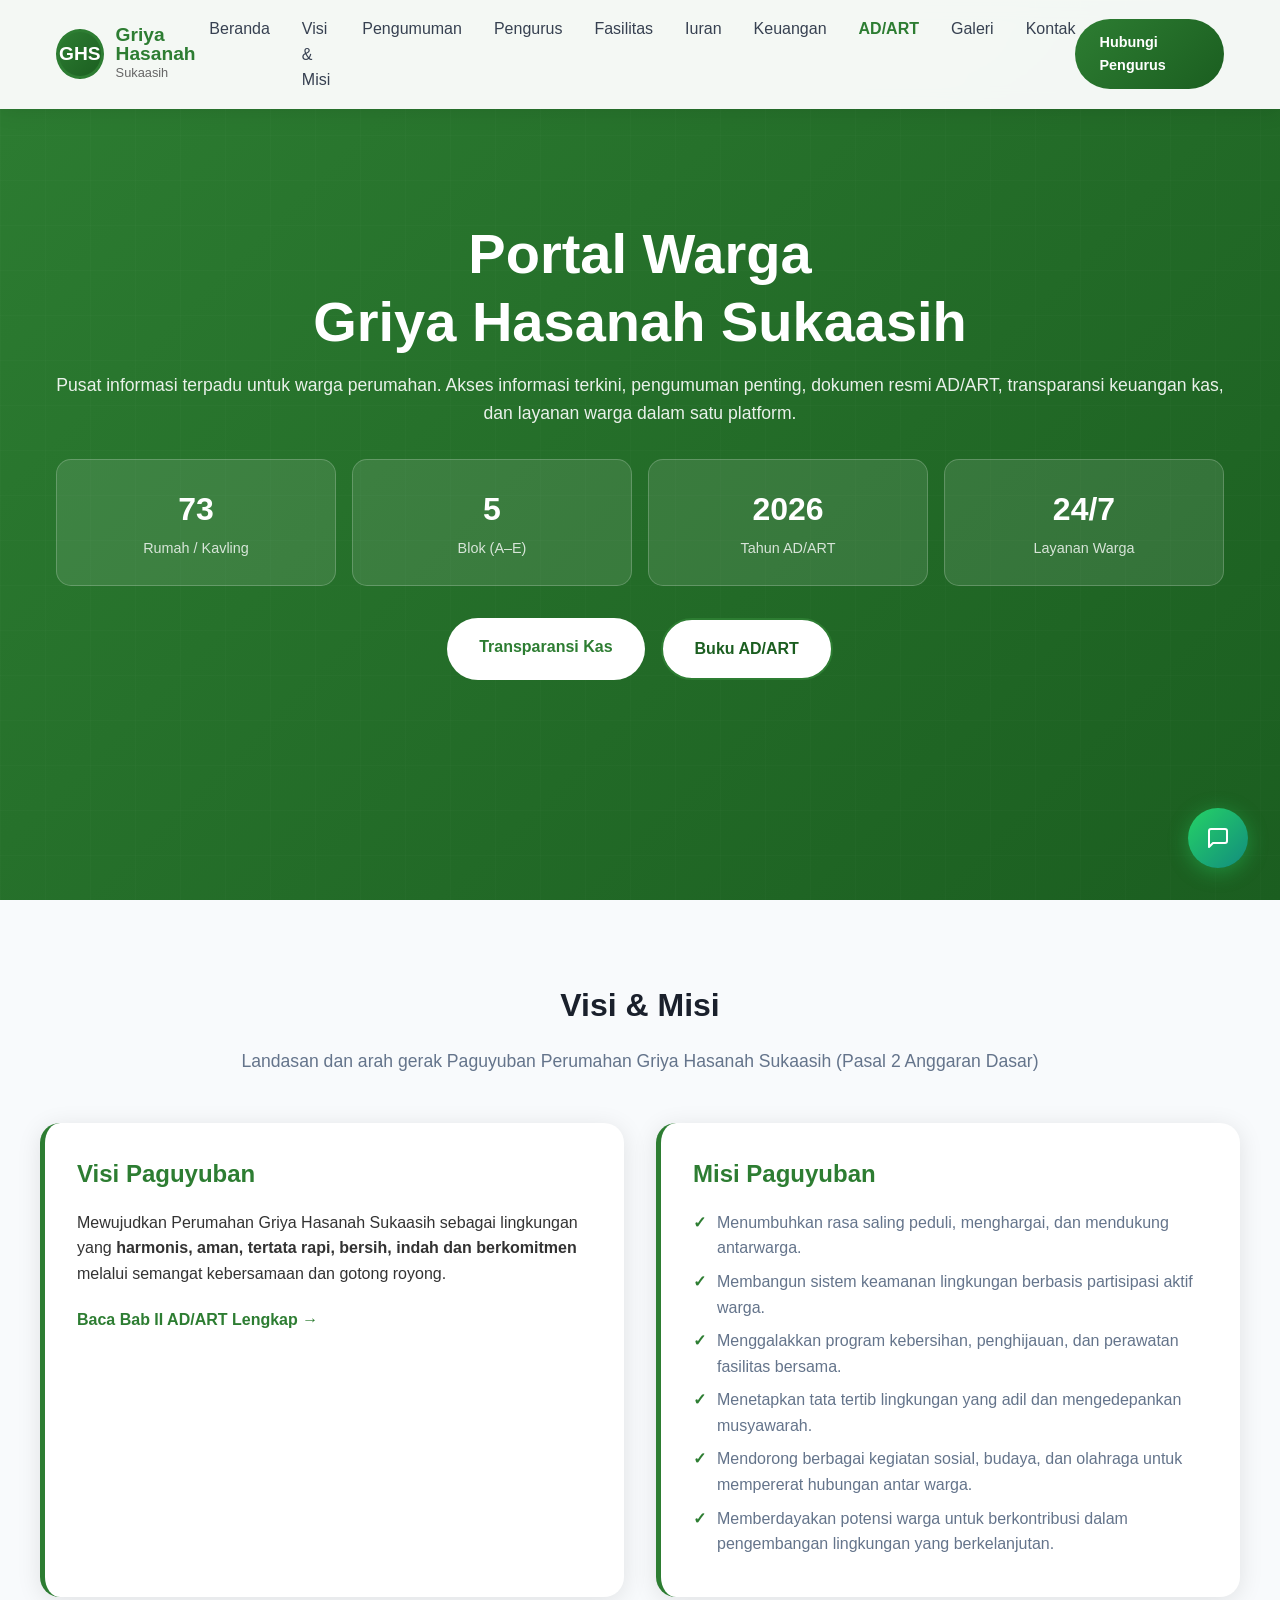
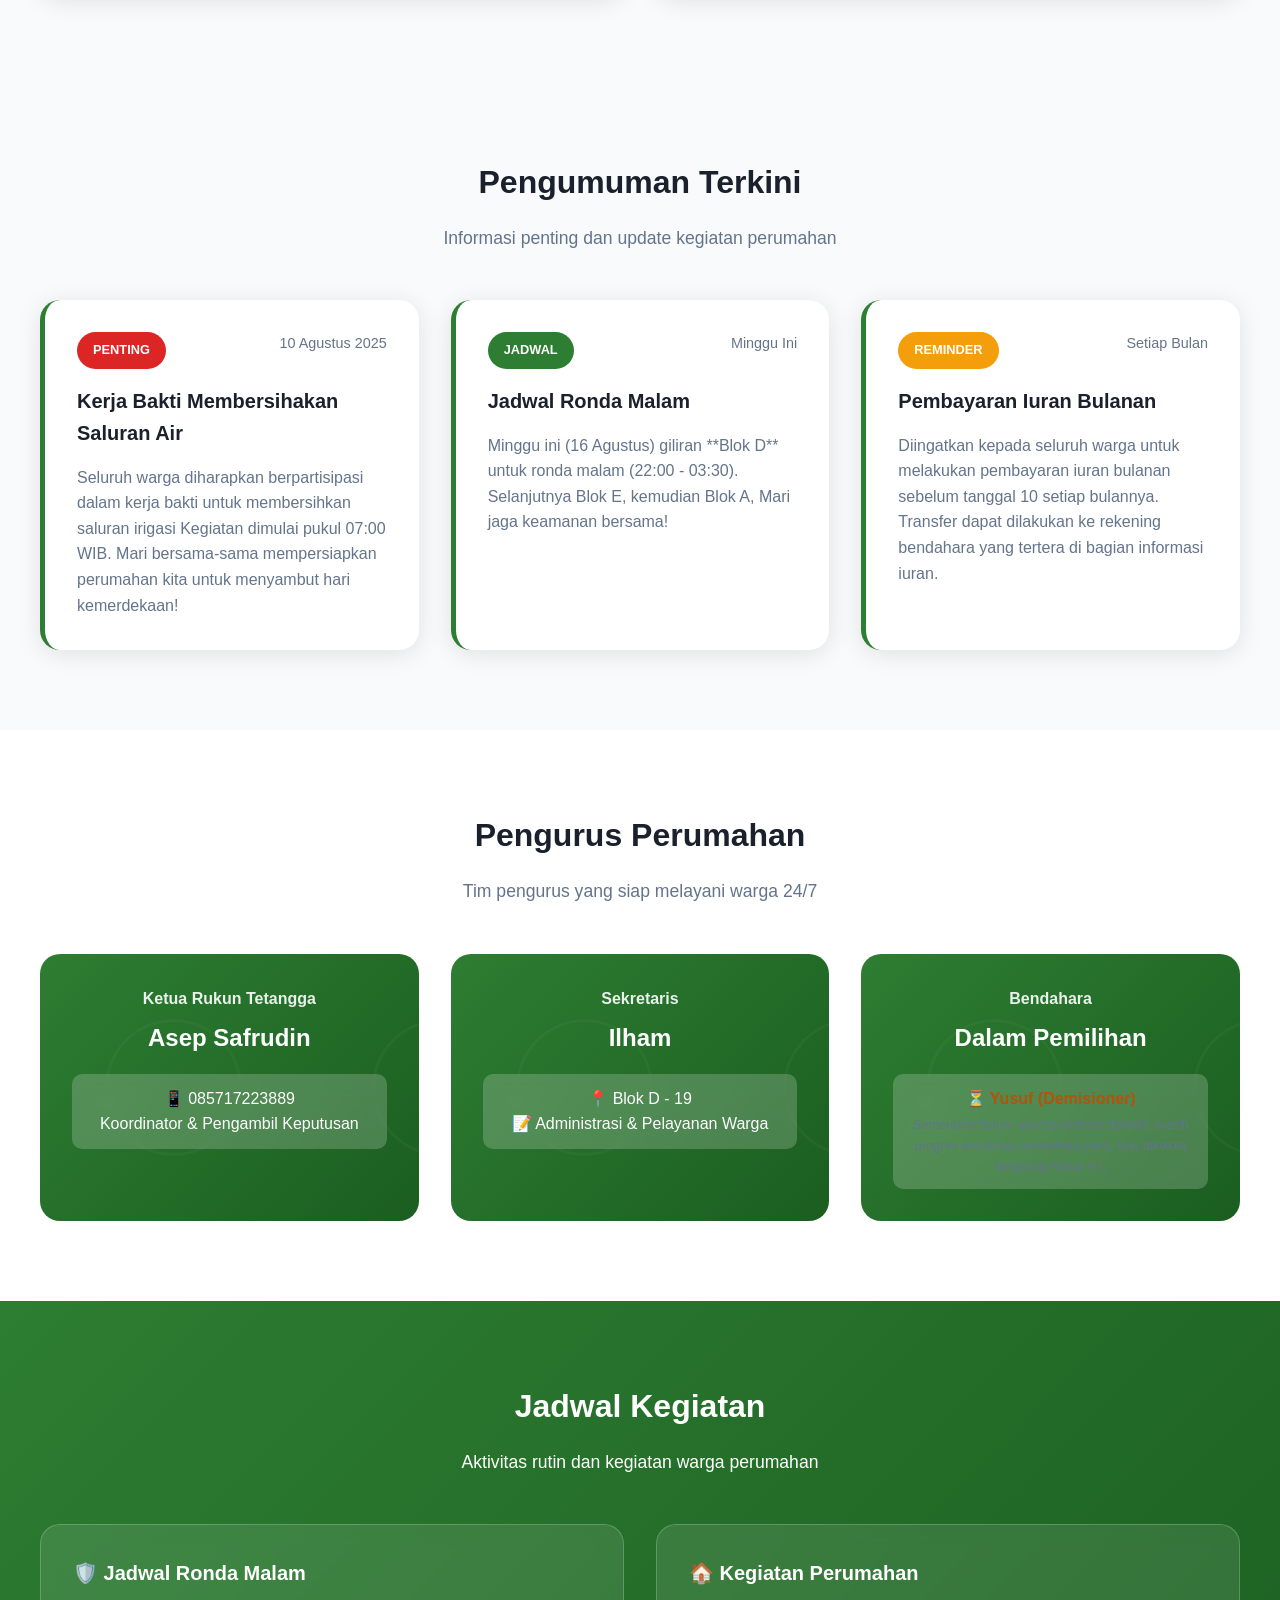
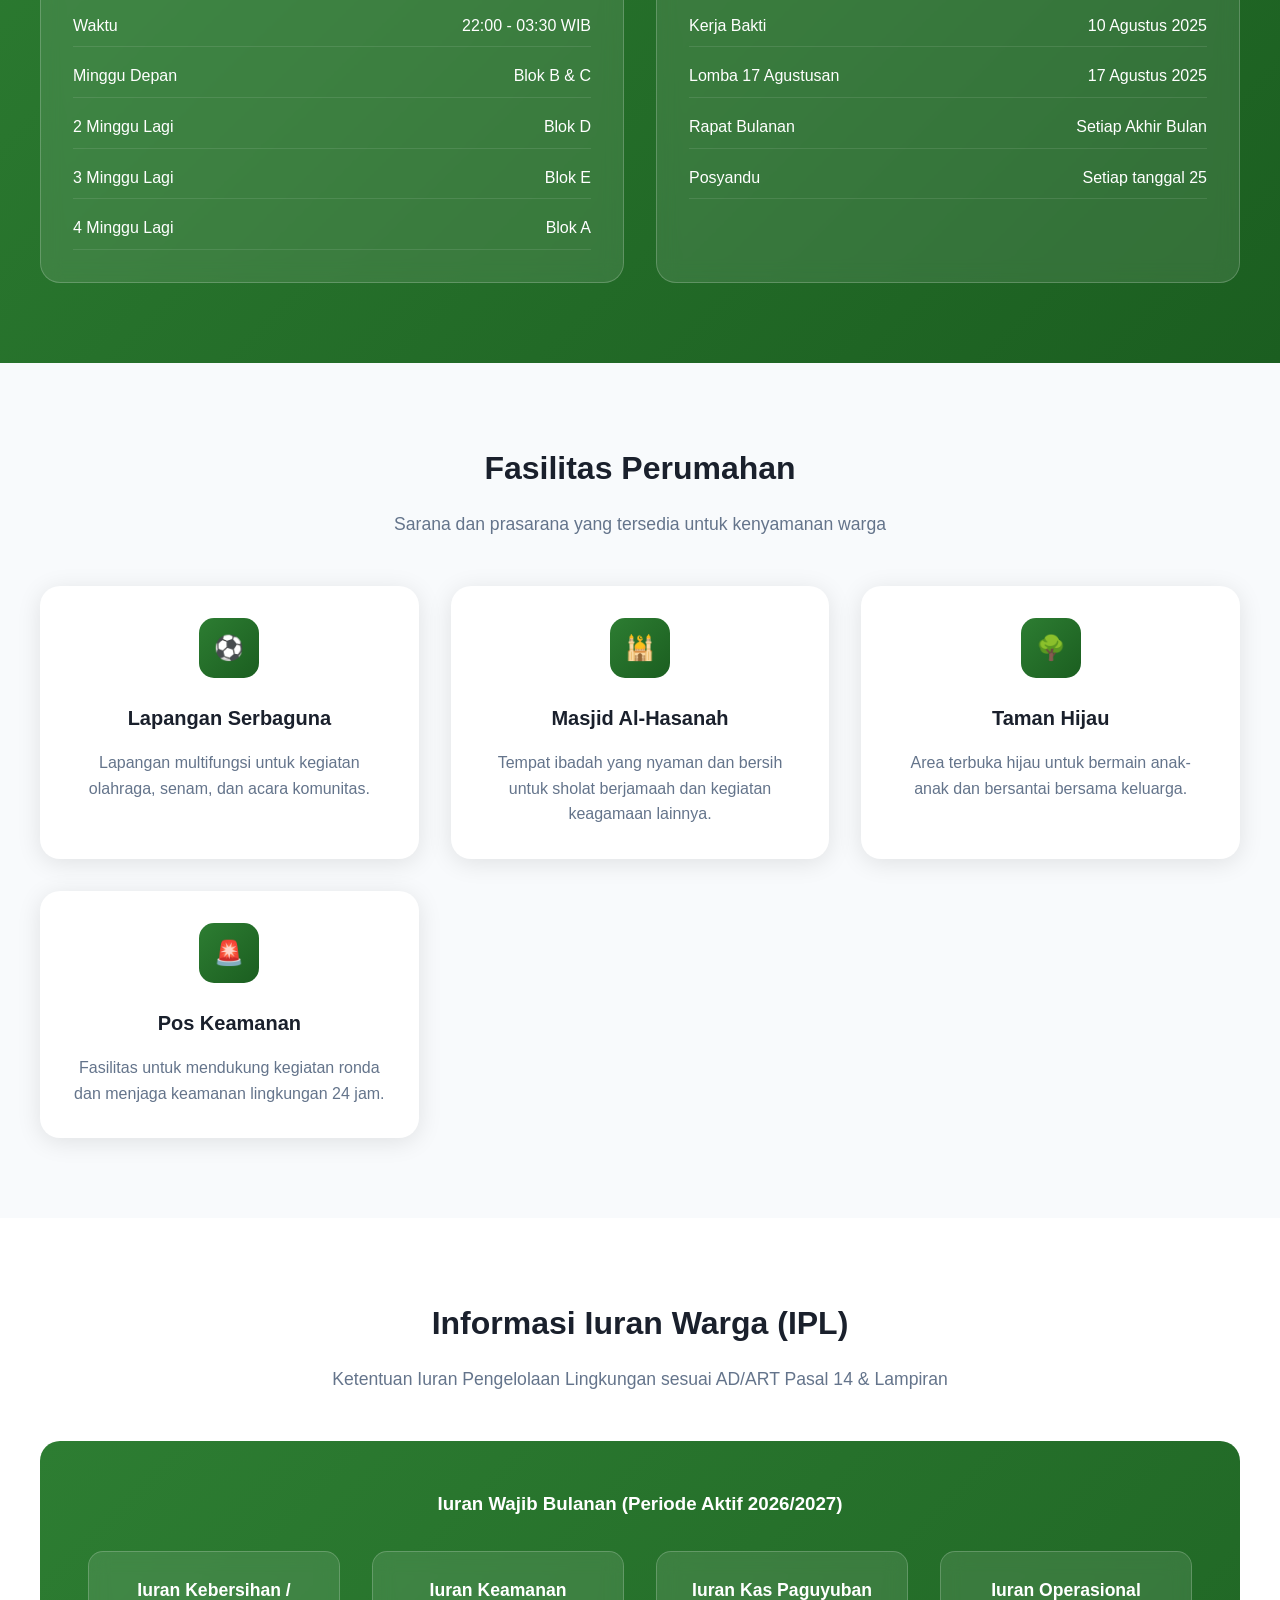
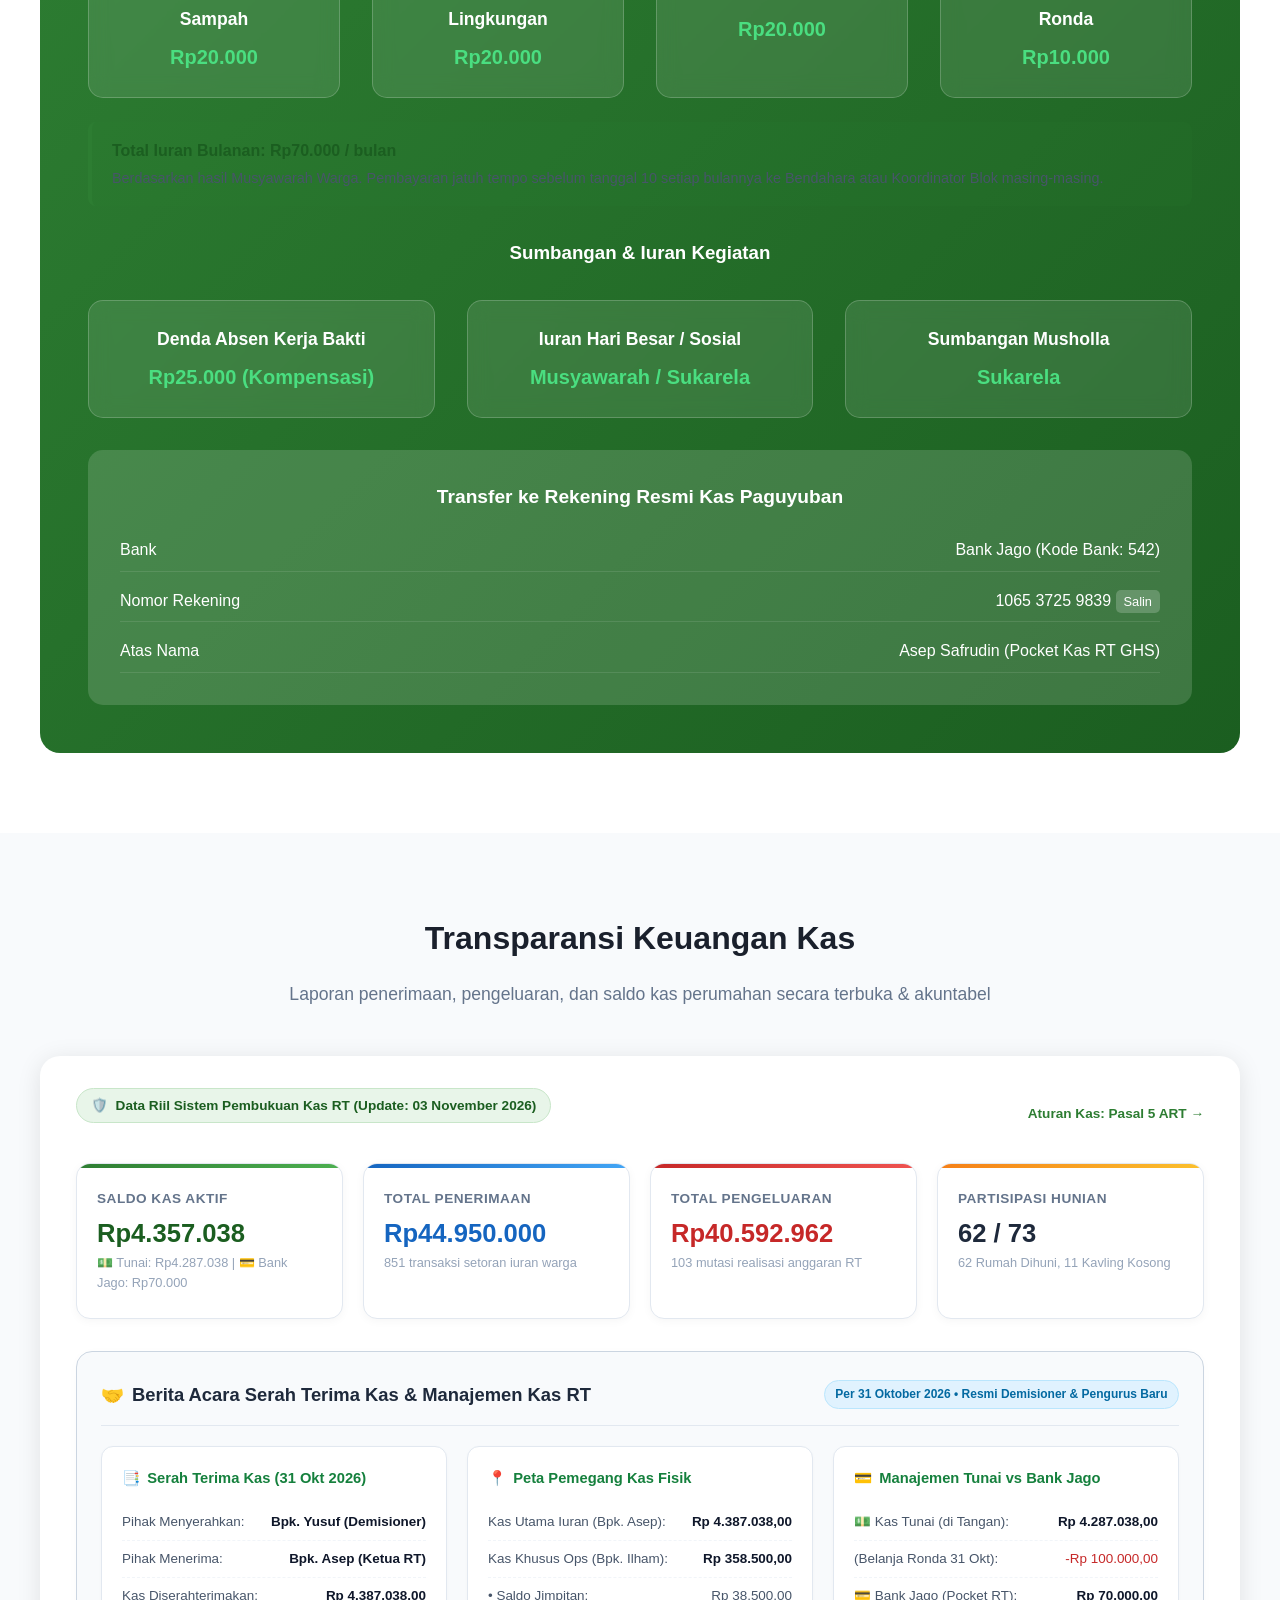
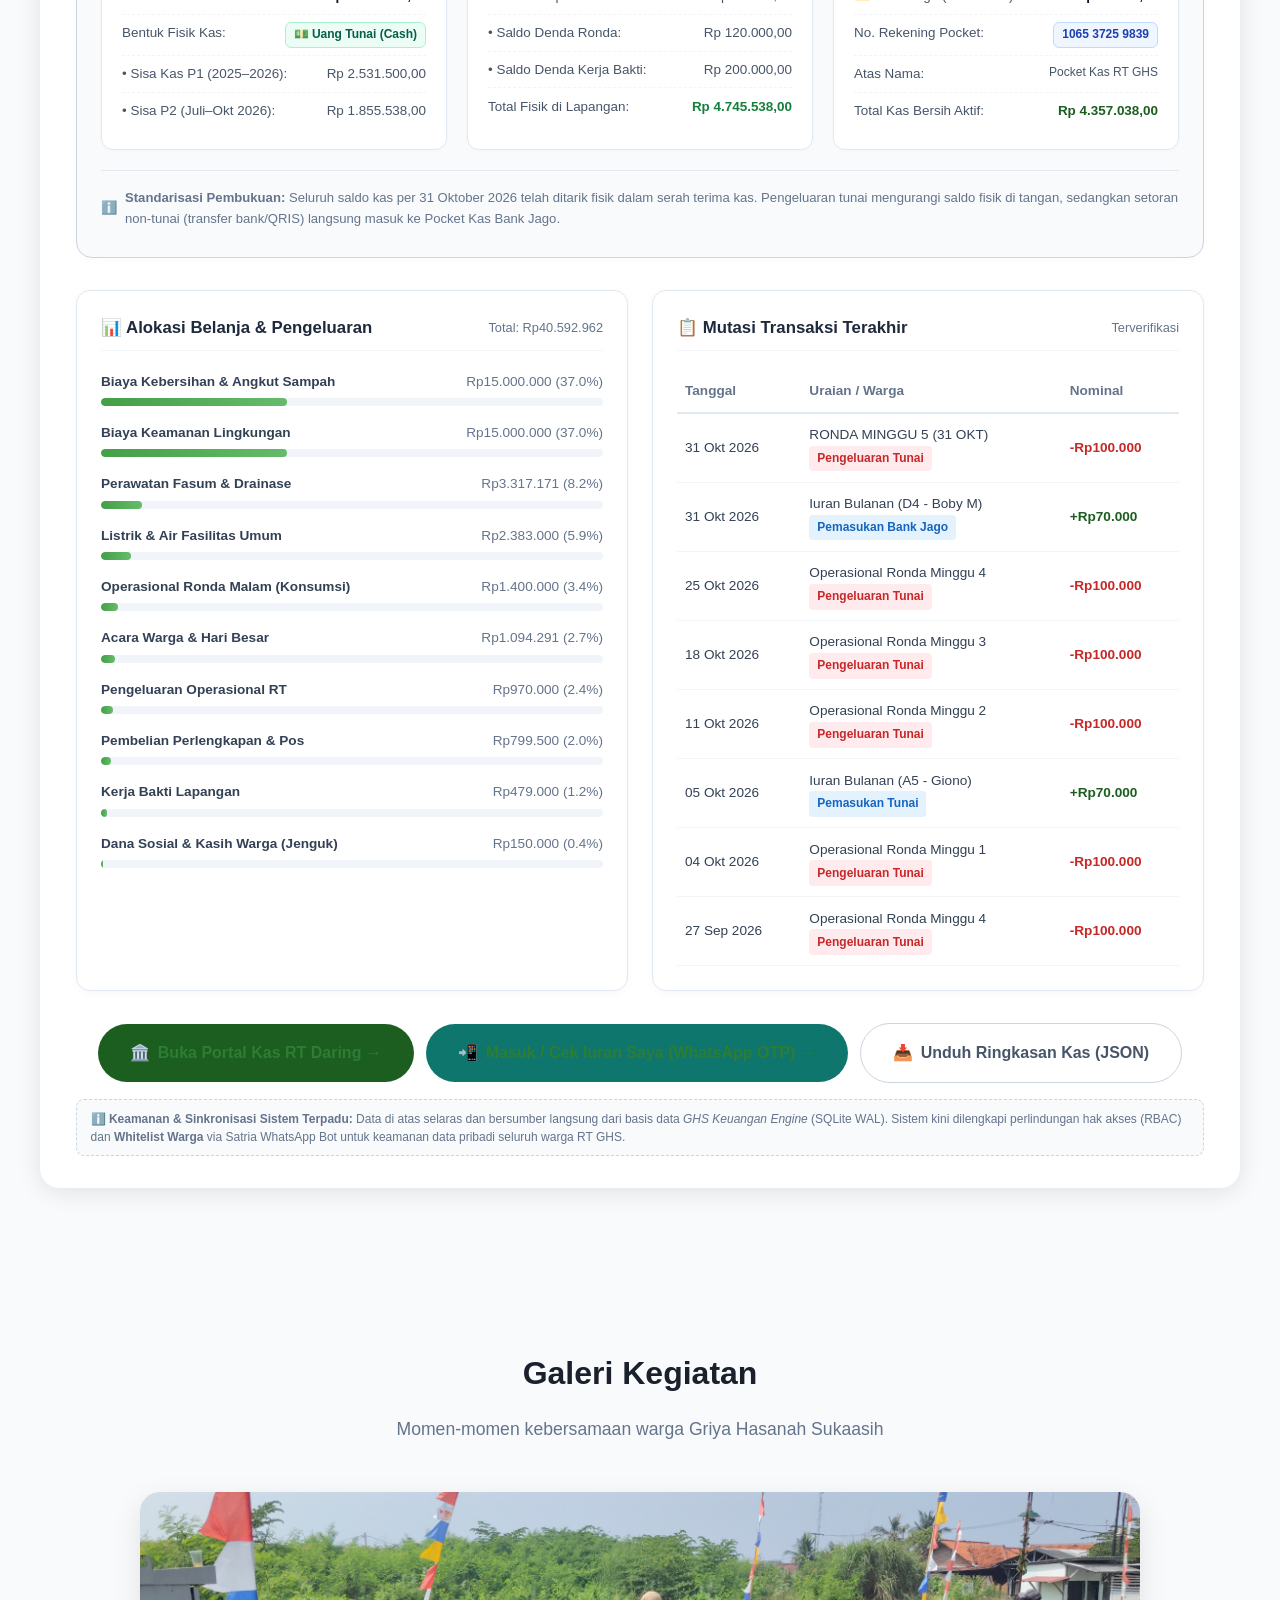
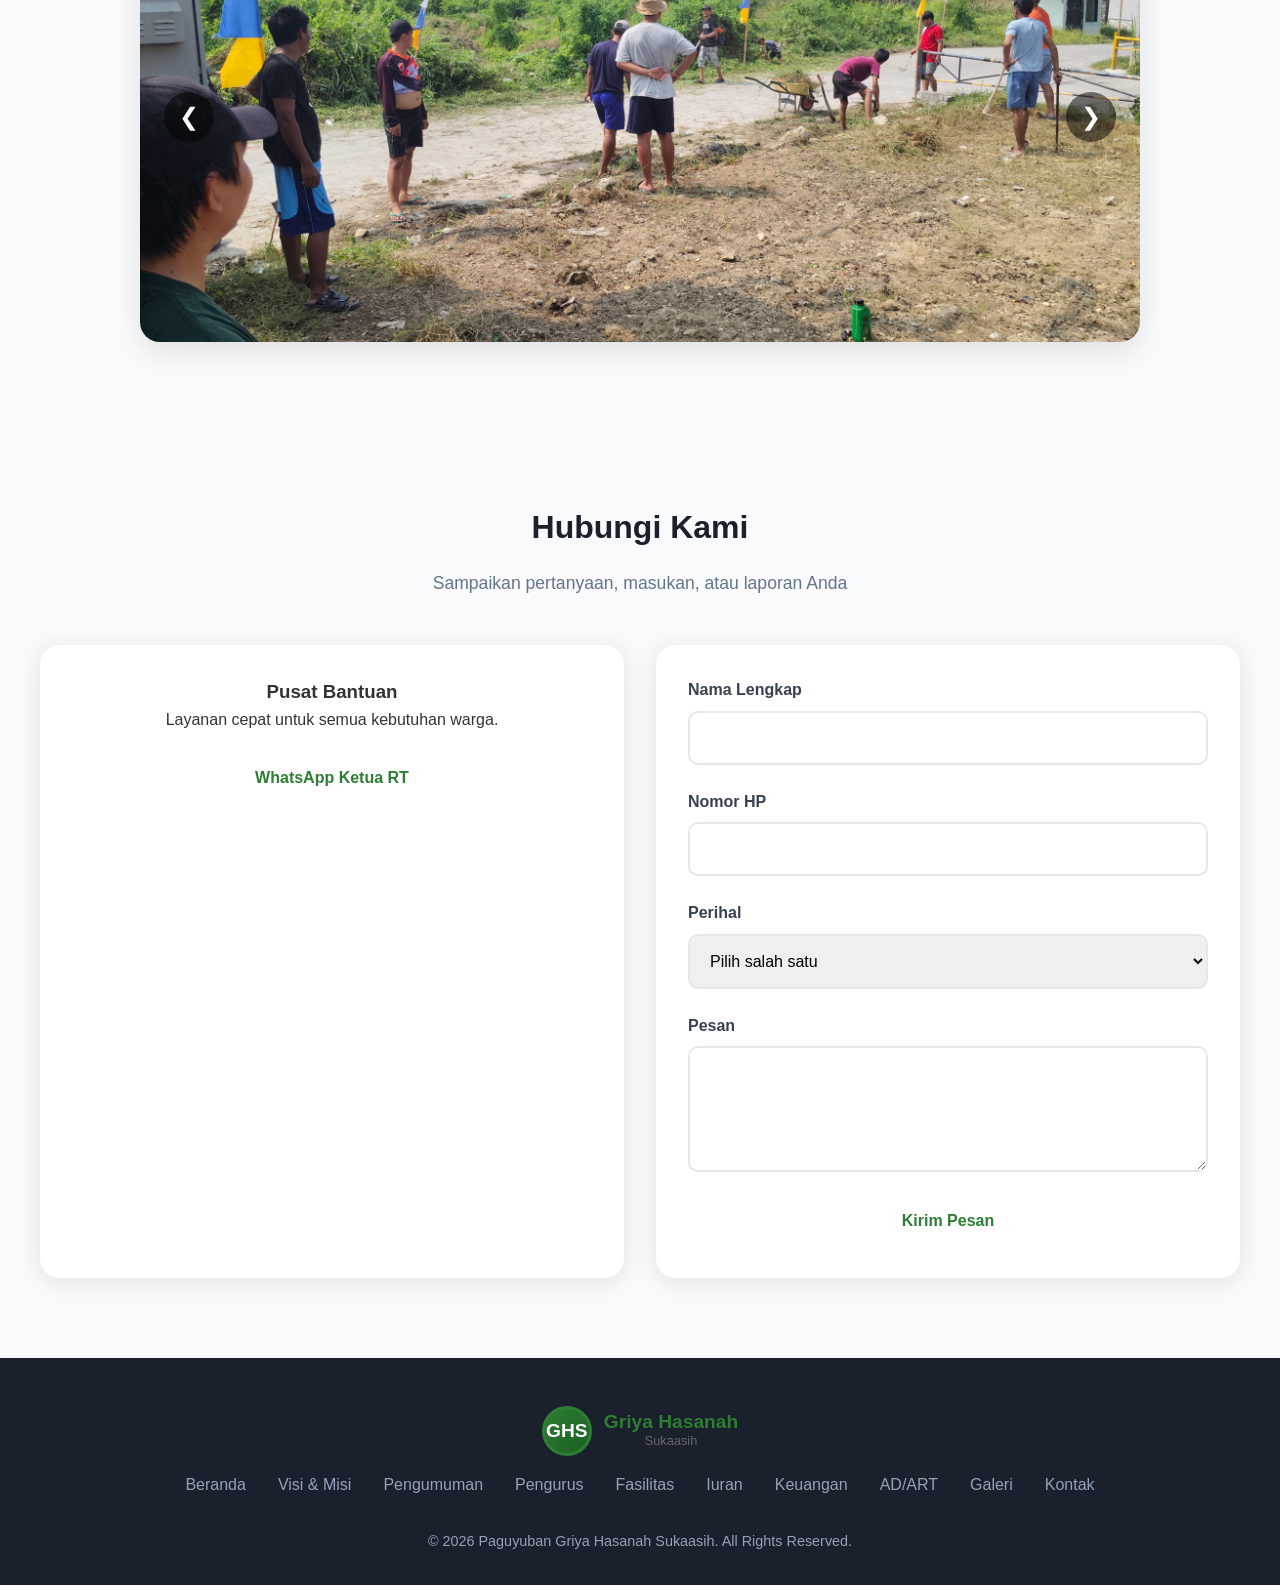
==== index.html @ 89ee0448 "feat: perbarui tautan portal kas ke Cloudflare Tunnel HTTPS publik" ====
<!DOCTYPE html>
<html lang="id">
<head>
    <meta charset="UTF-8">
    <meta name="viewport" content="width=device-width, initial-scale=1.0">
    <title>Portal Warga - Griya Hasanah Sukaasih</title>
    <link rel="stylesheet" href="css/style.css">
</head>
<body>
    <header class="header">
        <nav class="nav">
            <div class="logo-container">
                <div class="logo-circle">GHS</div>
                <div class="logo-text">
                    <div class="logo-main">Griya Hasanah</div>
                    <div class="logo-sub">Sukaasih</div>
                </div>
            </div>
            <div class="nav-menu">
                <a href="#home">Beranda</a>
                <a href="#vision-mission">Visi & Misi</a>
                <a href="#announcements">Pengumuman</a>
                <a href="#management">Pengurus</a>
                <a href="#facilities">Fasilitas</a>
                <a href="#payment">Iuran</a>
                <a href="#financial-info">Keuangan</a>
                <a href="ad-art.html" style="color: #2d7d32; font-weight: 700;">AD/ART</a>
                <a href="#gallery">Galeri</a>
                <a href="#contact">Kontak</a>
            </div>
            <a href="#contact" class="cta-btn">Hubungi Pengurus</a>
        </nav>
    </header>

    <section id="home" class="hero">
        <div class="hero-content">
            <h1>Portal Warga<br>Griya Hasanah Sukaasih</h1>
            <p>Pusat informasi terpadu untuk warga perumahan. Akses informasi terkini, pengumuman penting, dokumen resmi AD/ART, transparansi keuangan kas, dan layanan warga dalam satu platform.</p>
            
            <div class="hero-stats">
                <div class="stat-card">
                    <span class="stat-number">73</span>
                    <span class="stat-label">Rumah / Kavling</span>
                </div>
                <div class="stat-card">
                    <span class="stat-number">5</span>
                    <span class="stat-label">Blok (A–E)</span>
                </div>
                <div class="stat-card">
                    <span class="stat-number">2026</span>
                    <span class="stat-label">Tahun AD/ART</span>
                </div>
                <div class="stat-card">
                    <span class="stat-number">24/7</span>
                    <span class="stat-label">Layanan Warga</span>
                </div>
            </div>

            <div class="hero-cta">
                <a href="#financial-info" class="btn-primary">Transparansi Kas</a>
                <a href="ad-art.html" class="btn-secondary" style="border: 2px solid #2d7d32; color: #1b5e20; background: #ffffff;">Buku AD/ART</a>
            </div>
        </div>
    </section>

    <section id="vision-mission" class="vision-mission">
        <div class="container">
            <div class="section-title scroll-fade">
                <h2>Visi & Misi</h2>
                <p>Landasan dan arah gerak Paguyuban Perumahan Griya Hasanah Sukaasih (Pasal 2 Anggaran Dasar)</p>
            </div>
            <div class="vision-mission-grid">
                <div class="vision-card scroll-fade">
                    <h3>Visi Paguyuban</h3>
                    <p>Mewujudkan Perumahan Griya Hasanah Sukaasih sebagai lingkungan yang <strong>harmonis, aman, tertata rapi, bersih, indah dan berkomitmen</strong> melalui semangat kebersamaan dan gotong royong.</p>
                    <a href="ad-art.html#bab-ii" style="display: inline-block; margin-top: 1.25rem; font-weight: 600; color: #2d7d32; text-decoration: none;">Baca Bab II AD/ART Lengkap &rarr;</a>
                </div>
                <div class="mission-card scroll-fade">
                    <h3>Misi Paguyuban</h3>
                    <ul>
                        <li>Menumbuhkan rasa saling peduli, menghargai, dan mendukung antarwarga.</li>
                        <li>Membangun sistem keamanan lingkungan berbasis partisipasi aktif warga.</li>
                        <li>Menggalakkan program kebersihan, penghijauan, dan perawatan fasilitas bersama.</li>
                        <li>Menetapkan tata tertib lingkungan yang adil dan mengedepankan musyawarah.</li>
                        <li>Mendorong berbagai kegiatan sosial, budaya, dan olahraga untuk mempererat hubungan antar warga.</li>
                        <li>Memberdayakan potensi warga untuk berkontribusi dalam pengembangan lingkungan yang berkelanjutan.</li>
                    </ul>
                </div>
            </div>
        </div>
    </section>

    <section id="announcements" class="announcements">
        <div class="container">
            <div class="section-title scroll-fade">
                <h2>Pengumuman Terkini</h2>
                <p>Informasi penting dan update kegiatan perumahan</p>
            </div>
            <div class="announcement-grid">
                <div class="announcement-card scroll-fade">
                    <div class="announcement-header">
                        <div class="announcement-badge urgent">PENTING</div>
                        <div class="announcement-date">10 Agustus 2025</div>
                    </div>
                    <h3>Kerja Bakti Membersihakan Saluran Air</h3>
                    <p>Seluruh warga diharapkan berpartisipasi dalam kerja bakti untuk membersihkan saluran irigasi Kegiatan dimulai pukul 07:00 WIB. Mari bersama-sama mempersiapkan perumahan kita untuk menyambut hari kemerdekaan!</p>
                </div>
                <div class="announcement-card scroll-fade">
                    <div class="announcement-header">
                        <div class="announcement-badge info">JADWAL</div>
                        <div class="announcement-date">Minggu Ini</div>
                    </div>
                    <h3>Jadwal Ronda Malam</h3>
                    <p>Minggu ini (16 Agustus) giliran **Blok D** untuk ronda malam (22:00 - 03:30). Selanjutnya Blok E, kemudian Blok A, Mari jaga keamanan bersama!</p>
                </div>
                <div class="announcement-card scroll-fade">
                    <div class="announcement-header">
                        <div class="announcement-badge important">REMINDER</div>
                        <div class="announcement-date">Setiap Bulan</div>
                    </div>
                    <h3>Pembayaran Iuran Bulanan</h3>
                    <p>Diingatkan kepada seluruh warga untuk melakukan pembayaran iuran bulanan sebelum tanggal 10 setiap bulannya. Transfer dapat dilakukan ke rekening bendahara yang tertera di bagian informasi iuran.</p>
                </div>
            </div>
        </div>
    </section>

    <section id="management" class="management">
        <div class="container">
            <div class="section-title scroll-fade">
                <h2>Pengurus Perumahan</h2>
                <p>Tim pengurus yang siap melayani warga 24/7</p>
            </div>
            <div class="management-grid">
                <div class="management-card scroll-fade">
                    <div class="position">Ketua Rukun Tetangga</div>
                    <div class="name">Asep Safrudin</div>
                    <div class="contact">
                        <div>📱 085717223889</div>
                        <div>Koordinator & Pengambil Keputusan</div>
                    </div>
                </div>
                <div class="management-card scroll-fade">
                    <div class="position">Sekretaris</div>
                    <div class="name">Ilham</div>
                    <div class="contact">
                        <div>📍 Blok D - 19</div>
                        <div>📝 Administrasi & Pelayanan Warga</div>
                    </div>
                </div>
                <div class="management-card scroll-fade">
                    <div class="position">Bendahara</div>
                    <div class="name">Dalam Pemilihan</div>
                    <div class="contact">
                        <div style="color: #b45309; font-weight: 600;">⏳ Yusuf (Demisioner)</div>
                        <div style="font-size: 0.8rem; color: #64748b; margin-top: 0.25rem;">Sementara belum ada bendahara definitif, masih progres pemilihan bendahara baru. Kas dikelola langsung Ketua RT.</div>
                    </div>
                </div>
            </div>
        </div>
    </section>

    <section id="schedule" class="schedule">
        <div class="container">
            <div class="section-title scroll-fade">
                <h2>Jadwal Kegiatan</h2>
                <p>Aktivitas rutin dan kegiatan warga perumahan</p>
            </div>
            <div class="schedule-grid">
                <div class="schedule-card scroll-fade">
                    <h3>🛡️ Jadwal Ronda Malam</h3>
                    <div class="schedule-details">
                        <div class="schedule-detail">
                            <span>Waktu</span>
                            <span>22:00 - 03:30 WIB</span>
                        </div>
                        <div class="schedule-detail">
                            <span>Minggu Depan</span>
                            <span>Blok B & C</span>
                        </div>
                        <div class="schedule-detail">
                            <span>2 Minggu Lagi</span>
                            <span>Blok D</span>
                        </div>
                        <div class="schedule-detail">
                            <span>3 Minggu Lagi</span>
                            <span>Blok E</span>
                        </div>
                        <div class="schedule-detail">
                            <span>4 Minggu Lagi</span>
                            <span>Blok A</span>
                        </div>
                    </div>
                </div>
                <div class="schedule-card scroll-fade">
                    <h3>🏠 Kegiatan Perumahan</h3>
                    <div class="schedule-details">
                        <div class="schedule-detail">
                            <span>Kerja Bakti</span>
                            <span>10 Agustus 2025</span>
                        </div>
                        <div class="schedule-detail">
                            <span>Lomba 17 Agustusan</span>
                            <span>17 Agustus 2025</span>
                        </div>
                        <div class="schedule-detail">
                            <span>Rapat Bulanan</span>
                            <span>Setiap Akhir Bulan</span>
                        </div>
                        <div class="schedule-detail">
                            <span>Posyandu</span>
                            <span>Setiap tanggal 25</span>
                        </div>
                    </div>
                </div>
            </div>
        </div>
    </section>

    <section id="facilities" class="facilities">
        <div class="container">
            <div class="section-title scroll-fade">
                <h2>Fasilitas Perumahan</h2>
                <p>Sarana dan prasarana yang tersedia untuk kenyamanan warga</p>
            </div>
            <div class="facilities-grid">
                <div class="facility-card scroll-fade">
                    <div class="facility-icon">⚽</div>
                    <h3>Lapangan Serbaguna</h3>
                    <p>Lapangan multifungsi untuk kegiatan olahraga, senam, dan acara komunitas.</p>
                </div>
                <div class="facility-card scroll-fade">
                    <div class="facility-icon">🕌</div>
                    <h3>Masjid Al-Hasanah</h3>
                    <p>Tempat ibadah yang nyaman dan bersih untuk sholat berjamaah dan kegiatan keagamaan lainnya.</p>
                </div>
                <div class="facility-card scroll-fade">
                    <div class="facility-icon">🌳</div>
                    <h3>Taman Hijau</h3>
                    <p>Area terbuka hijau untuk bermain anak-anak dan bersantai bersama keluarga.</p>
                </div>
                <div class="facility-card scroll-fade">
                    <div class="facility-icon">🚨</div>
                    <h3>Pos Keamanan</h3>
                    <p>Fasilitas untuk mendukung kegiatan ronda dan menjaga keamanan lingkungan 24 jam.</p>
                </div>
            </div>
        </div>
    </section>

    <section id="payment" class="payment">
        <div class="container">
            <div class="section-title scroll-fade">
                <h2>Informasi Iuran Warga (IPL)</h2>
                <p>Ketentuan Iuran Pengelolaan Lingkungan sesuai AD/ART Pasal 14 & Lampiran</p>
            </div>
            <div class="payment-info scroll-fade">
                <h3>Iuran Wajib Bulanan (Periode Aktif 2026/2027)</h3>
                <div class="payment-grid">
                    <div class="payment-item">
                        <h4>Iuran Kebersihan / Sampah</h4>
                        <span class="amount">Rp20.000</span>
                    </div>
                    <div class="payment-item">
                        <h4>Iuran Keamanan Lingkungan</h4>
                        <span class="amount">Rp20.000</span>
                    </div>
                    <div class="payment-item">
                        <h4>Iuran Kas Paguyuban</h4>
                        <span class="amount">Rp20.000</span>
                    </div>
                    <div class="payment-item">
                        <h4>Iuran Operasional Ronda</h4>
                        <span class="amount">Rp10.000</span>
                    </div>
                </div>
                <div style="background: rgba(45, 125, 50, 0.1); border-left: 4px solid #2d7d32; padding: 1rem 1.25rem; border-radius: 8px; margin-top: 1.5rem; text-align: left;">
                    <strong style="color: #1b5e20;">Total Iuran Bulanan: Rp70.000 / bulan</strong>
                    <p style="margin: 0.25rem 0 0; font-size: 0.9rem; color: #475569;">Berdasarkan hasil Musyawarah Warga. Pembayaran jatuh tempo sebelum tanggal 10 setiap bulannya ke Bendahara atau Koordinator Blok masing-masing.</p>
                </div>

                <h3 style="margin-top: 2rem;">Sumbangan & Iuran Kegiatan</h3>
                <div class="payment-grid">
                    <div class="payment-item">
                        <h4>Denda Absen Kerja Bakti</h4>
                        <span class="amount">Rp25.000 (Kompensasi)</span>
                    </div>
                    <div class="payment-item">
                        <h4>Iuran Hari Besar / Sosial</h4>
                        <span class="amount">Musyawarah / Sukarela</span>
                    </div>
                    <div class="payment-item">
                        <h4>Sumbangan Musholla</h4>
                        <span class="amount">Sukarela</span>
                    </div>
                </div>
                <div class="bank-info">
                    <h4>Transfer ke Rekening Resmi Kas Paguyuban</h4>
                    <div class="bank-details">
                        <div class="bank-detail">
                            <span>Bank</span>
                            <span>Bank Jago (Kode Bank: 542)</span>
                        </div>
                        <div class="bank-detail">
                            <span>Nomor Rekening</span>
                            <span>1065 3725 9839 <button class="copy-btn">Salin</button></span>
                        </div>
                        <div class="bank-detail">
                            <span>Atas Nama</span>
                            <span>Asep Safrudin (Pocket Kas RT GHS)</span>
                        </div>
                    </div>
                </div>
            </div>
        </div>
    </section>

    <section id="financial-info" class="financial-info">
        <div class="container">
            <div class="section-title scroll-fade">
                <h2>Transparansi Keuangan Kas</h2>
                <p>Laporan penerimaan, pengeluaran, dan saldo kas perumahan secara terbuka & akuntabel</p>
            </div>
            
            <div class="financial-card scroll-fade" style="text-align: left; padding: 2rem 2.25rem;">
                <div style="display: flex; justify-content: space-between; align-items: center; flex-wrap: wrap; gap: 0.75rem; margin-bottom: 1.5rem;">
                    <div class="finance-badge-verified">
                        <span>🛡️</span> Data Riil Sistem Pembukuan Kas RT (Update: 03 November 2026)
                    </div>
                    <a href="ad-art.html#art-pasal-5" style="font-size: 0.85rem; color: #2d7d32; font-weight: 600; text-decoration: none;">Aturan Kas: Pasal 5 ART &rarr;</a>
                </div>

                <!-- 4 Stat Metrik Utama -->
                <div class="finance-stats-grid">
                    <div class="finance-stat-card saldo">
                        <div class="label">Saldo Kas Aktif</div>
                        <div class="amount">Rp4.357.038</div>
                        <div class="sub-detail">💵 Tunai: Rp4.287.038 | 💳 Bank Jago: Rp70.000</div>
                    </div>
                    <div class="finance-stat-card masuk">
                        <div class="label">Total Penerimaan</div>
                        <div class="amount">Rp44.950.000</div>
                        <div class="sub-detail">851 transaksi setoran iuran warga</div>
                    </div>
                    <div class="finance-stat-card keluar">
                        <div class="label">Total Pengeluaran</div>
                        <div class="amount">Rp40.592.962</div>
                        <div class="sub-detail">103 mutasi realisasi anggaran RT</div>
                    </div>
                    <div class="finance-stat-card warga">
                        <div class="label">Partisipasi Hunian</div>
                        <div class="amount">62 / 73</div>
                        <div class="sub-detail">62 Rumah Dihuni, 11 Kavling Kosong</div>
                    </div>
                </div>

                <!-- Box Khusus: Berita Acara Serah Terima Kas & Manajemen Kas (Bab 16) -->
                <div class="serah-terima-box">
                    <div class="serah-terima-header">
                        <h3><span>🤝</span> Berita Acara Serah Terima Kas & Manajemen Kas RT</h3>
                        <span class="serah-terima-tag">Per 31 Oktober 2026 • Resmi Demisioner & Pengurus Baru</span>
                    </div>

                    <div class="serah-terima-grid">
                        <!-- Kolom 1: Berita Acara Serah Terima Kas -->
                        <div class="serah-terima-card">
                            <div>
                                <h5><span>📑</span> Serah Terima Kas (31 Okt 2026)</h5>
                                <ul class="serah-terima-list">
                                    <li>
                                        <span>Pihak Menyerahkan:</span>
                                        <strong>Bpk. Yusuf (Demisioner)</strong>
                                    </li>
                                    <li>
                                        <span>Pihak Menerima:</span>
                                        <strong>Bpk. Asep (Ketua RT)</strong>
                                    </li>
                                    <li>
                                        <span>Kas Diserahterimakan:</span>
                                        <strong>Rp 4.387.038,00</strong>
                                    </li>
                                    <li>
                                        <span>Bentuk Fisik Kas:</span>
                                        <span class="pill-tag pill-cash">💵 Uang Tunai (Cash)</span>
                                    </li>
                                    <li>
                                        <span>• Sisa Kas P1 (2025–2026):</span>
                                        <span>Rp 2.531.500,00</span>
                                    </li>
                                    <li>
                                        <span>• Sisa P2 (Juli–Okt 2026):</span>
                                        <span>Rp 1.855.538,00</span>
                                    </li>
                                </ul>
                            </div>
                        </div>

                        <!-- Kolom 2: Peta Pemegang Kas Fisik Lapangan -->
                        <div class="serah-terima-card">
                            <div>
                                <h5><span>📍</span> Peta Pemegang Kas Fisik</h5>
                                <ul class="serah-terima-list">
                                    <li>
                                        <span>Kas Utama Iuran (Bpk. Asep):</span>
                                        <strong>Rp 4.387.038,00</strong>
                                    </li>
                                    <li>
                                        <span>Kas Khusus Ops (Bpk. Ilham):</span>
                                        <strong>Rp 358.500,00</strong>
                                    </li>
                                    <li>
                                        <span>• Saldo Jimpitan:</span>
                                        <span>Rp 38.500,00</span>
                                    </li>
                                    <li>
                                        <span>• Saldo Denda Ronda:</span>
                                        <span>Rp 120.000,00</span>
                                    </li>
                                    <li>
                                        <span>• Saldo Denda Kerja Bakti:</span>
                                        <span>Rp 200.000,00</span>
                                    </li>
                                    <li>
                                        <span>Total Fisik di Lapangan:</span>
                                        <strong style="color: #15803d;">Rp 4.745.538,00</strong>
                                    </li>
                                </ul>
                            </div>
                        </div>

                        <!-- Kolom 3: Manajemen Tunai vs Non-Tunai -->
                        <div class="serah-terima-card">
                            <div>
                                <h5><span>💳</span> Manajemen Tunai vs Bank Jago</h5>
                                <ul class="serah-terima-list">
                                    <li>
                                        <span>💵 Kas Tunai (di Tangan):</span>
                                        <strong>Rp 4.287.038,00</strong>
                                    </li>
                                    <li>
                                        <span>(Belanja Ronda 31 Okt):</span>
                                        <span style="color: #c62828;">-Rp 100.000,00</span>
                                    </li>
                                    <li>
                                        <span>💳 Bank Jago (Pocket RT):</span>
                                        <strong>Rp 70.000,00</strong>
                                    </li>
                                    <li>
                                        <span>No. Rekening Pocket:</span>
                                        <span class="pill-tag pill-bank">1065 3725 9839</span>
                                    </li>
                                    <li>
                                        <span>Atas Nama:</span>
                                        <span style="font-size: 0.75rem;">Pocket Kas RT GHS</span>
                                    </li>
                                    <li>
                                        <span>Total Kas Bersih Aktif:</span>
                                        <strong style="color: #1b5e20;">Rp 4.357.038,00</strong>
                                    </li>
                                </ul>
                            </div>
                        </div>
                    </div>

                    <div class="serah-terima-footer-note">
                        <span>ℹ️</span>
                        <span><strong>Standarisasi Pembukuan:</strong> Seluruh saldo kas per 31 Oktober 2026 telah ditarik fisik dalam serah terima kas. Pengeluaran tunai mengurangi saldo fisik di tangan, sedangkan setoran non-tunai (transfer bank/QRIS) langsung masuk ke Pocket Kas Bank Jago.</span>
                    </div>
                </div>

                <!-- 2 Kolom: Alokasi Pengeluaran & Mutasi Terakhir -->
                <div class="finance-content-grid">
                    <!-- Kolom Kiri: Breakdown Pengeluaran -->
                    <div class="finance-panel">
                        <h4><span>📊 Alokasi Belanja & Pengeluaran</span> <span style="font-size: 0.8rem; font-weight: normal; color: #64748b;">Total: Rp40.592.962</span></h4>
                        <div class="cat-progress-item">
                            <div class="cat-header">
                                <span class="cat-name">Biaya Kebersihan & Angkut Sampah</span>
                                <span class="cat-amount">Rp15.000.000 (37.0%)</span>
                            </div>
                            <div class="progress-track"><div class="progress-fill" style="width: 37.0%;"></div></div>
                        </div>
                        <div class="cat-progress-item">
                            <div class="cat-header">
                                <span class="cat-name">Biaya Keamanan Lingkungan</span>
                                <span class="cat-amount">Rp15.000.000 (37.0%)</span>
                            </div>
                            <div class="progress-track"><div class="progress-fill" style="width: 37.0%;"></div></div>
                        </div>
                        <div class="cat-progress-item">
                            <div class="cat-header">
                                <span class="cat-name">Perawatan Fasum & Drainase</span>
                                <span class="cat-amount">Rp3.317.171 (8.2%)</span>
                            </div>
                            <div class="progress-track"><div class="progress-fill" style="width: 8.2%;"></div></div>
                        </div>
                        <div class="cat-progress-item">
                            <div class="cat-header">
                                <span class="cat-name">Listrik & Air Fasilitas Umum</span>
                                <span class="cat-amount">Rp2.383.000 (5.9%)</span>
                            </div>
                            <div class="progress-track"><div class="progress-fill" style="width: 5.9%;"></div></div>
                        </div>
                        <div class="cat-progress-item">
                            <div class="cat-header">
                                <span class="cat-name">Operasional Ronda Malam (Konsumsi)</span>
                                <span class="cat-amount">Rp1.400.000 (3.4%)</span>
                            </div>
                            <div class="progress-track"><div class="progress-fill" style="width: 3.4%;"></div></div>
                        </div>
                        <div class="cat-progress-item">
                            <div class="cat-header">
                                <span class="cat-name">Acara Warga & Hari Besar</span>
                                <span class="cat-amount">Rp1.094.291 (2.7%)</span>
                            </div>
                            <div class="progress-track"><div class="progress-fill" style="width: 2.7%;"></div></div>
                        </div>
                        <div class="cat-progress-item">
                            <div class="cat-header">
                                <span class="cat-name">Pengeluaran Operasional RT</span>
                                <span class="cat-amount">Rp970.000 (2.4%)</span>
                            </div>
                            <div class="progress-track"><div class="progress-fill" style="width: 2.4%;"></div></div>
                        </div>
                        <div class="cat-progress-item">
                            <div class="cat-header">
                                <span class="cat-name">Pembelian Perlengkapan & Pos</span>
                                <span class="cat-amount">Rp799.500 (2.0%)</span>
                            </div>
                            <div class="progress-track"><div class="progress-fill" style="width: 2.0%;"></div></div>
                        </div>
                        <div class="cat-progress-item">
                            <div class="cat-header">
                                <span class="cat-name">Kerja Bakti Lapangan</span>
                                <span class="cat-amount">Rp479.000 (1.2%)</span>
                            </div>
                            <div class="progress-track"><div class="progress-fill" style="width: 1.2%;"></div></div>
                        </div>
                        <div class="cat-progress-item">
                            <div class="cat-header">
                                <span class="cat-name">Dana Sosial & Kasih Warga (Jenguk)</span>
                                <span class="cat-amount">Rp150.000 (0.4%)</span>
                            </div>
                            <div class="progress-track"><div class="progress-fill" style="width: 0.4%;"></div></div>
                        </div>
                    </div>

                    <!-- Kolom Kanan: 8 Transaksi Terakhir -->
                    <div class="finance-panel">
                        <h4><span>📋 Mutasi Transaksi Terakhir</span> <span style="font-size: 0.8rem; font-weight: normal; color: #64748b;">Terverifikasi</span></h4>
                        <div class="finance-table-wrapper">
                            <table class="tx-table">
                                <thead>
                                    <tr>
                                        <th>Tanggal</th>
                                        <th>Uraian / Warga</th>
                                        <th>Nominal</th>
                                    </tr>
                                </thead>
                                <tbody>
                                    <tr>
                                        <td>31 Okt 2026</td>
                                        <td>RONDA MINGGU 5 (31 OKT)<br><span class="tx-badge tx-badge-keluar">Pengeluaran Tunai</span></td>
                                        <td style="color: #c62828; font-weight: 700;">-Rp100.000</td>
                                    </tr>
                                    <tr>
                                        <td>31 Okt 2026</td>
                                        <td>Iuran Bulanan (D4 - Boby M)<br><span class="tx-badge tx-badge-masuk">Pemasukan Bank Jago</span></td>
                                        <td style="color: #1b5e20; font-weight: 700;">+Rp70.000</td>
                                    </tr>
                                    <tr>
                                        <td>25 Okt 2026</td>
                                        <td>Operasional Ronda Minggu 4<br><span class="tx-badge tx-badge-keluar">Pengeluaran Tunai</span></td>
                                        <td style="color: #c62828; font-weight: 700;">-Rp100.000</td>
                                    </tr>
                                    <tr>
                                        <td>18 Okt 2026</td>
                                        <td>Operasional Ronda Minggu 3<br><span class="tx-badge tx-badge-keluar">Pengeluaran Tunai</span></td>
                                        <td style="color: #c62828; font-weight: 700;">-Rp100.000</td>
                                    </tr>
                                    <tr>
                                        <td>11 Okt 2026</td>
                                        <td>Operasional Ronda Minggu 2<br><span class="tx-badge tx-badge-keluar">Pengeluaran Tunai</span></td>
                                        <td style="color: #c62828; font-weight: 700;">-Rp100.000</td>
                                    </tr>
                                    <tr>
                                        <td>05 Okt 2026</td>
                                        <td>Iuran Bulanan (A5 - Giono)<br><span class="tx-badge tx-badge-masuk">Pemasukan Tunai</span></td>
                                        <td style="color: #1b5e20; font-weight: 700;">+Rp70.000</td>
                                    </tr>
                                    <tr>
                                        <td>04 Okt 2026</td>
                                        <td>Operasional Ronda Minggu 1<br><span class="tx-badge tx-badge-keluar">Pengeluaran Tunai</span></td>
                                        <td style="color: #c62828; font-weight: 700;">-Rp100.000</td>
                                    </tr>
                                    <tr>
                                        <td>27 Sep 2026</td>
                                        <td>Operasional Ronda Minggu 4<br><span class="tx-badge tx-badge-keluar">Pengeluaran Tunai</span></td>
                                        <td style="color: #c62828; font-weight: 700;">-Rp100.000</td>
                                    </tr>
                                </tbody>
                            </table>
                        </div>
                    </div>
                </div>

                <div class="finance-footer-actions" style="display: flex; flex-wrap: wrap; gap: 0.75rem; align-items: center; margin-top: 1.5rem;">
                    <a href="https://ctrl-they-cia-vista.trycloudflare.com" target="_blank" class="btn-primary" style="display: inline-flex; align-items: center; gap: 0.5rem; background: #1b5e20; text-decoration: none;">
                        <span>🏛️</span> Buka Portal Kas RT Daring &rarr;
                    </a>
                    <a href="https://ctrl-they-cia-vista.trycloudflare.com" target="_blank" class="btn-primary" style="display: inline-flex; align-items: center; gap: 0.5rem; background: #0f766e; text-decoration: none;">
                        <span>📲</span> Masuk / Cek Iuran Saya (WhatsApp OTP) &rarr;
                    </a>
                    <a href="data/finance_summary.json" target="_blank" class="btn-secondary" style="display: inline-flex; align-items: center; gap: 0.5rem; background: #ffffff; border: 1px solid #cbd5e1; color: #475569; text-decoration: none;">
                        <span>📥</span> Unduh Ringkasan Kas (JSON)
                    </a>
                </div>
                <div style="margin-top: 1rem; font-size: 0.75rem; color: #64748b; line-height: 1.5; background: #f8fafc; border: 1px dashed #cbd5e1; border-radius: 8px; padding: 0.6rem 0.85rem;">
                    <strong>ℹ️ Keamanan & Sinkronisasi Sistem Terpadu:</strong> Data di atas selaras dan bersumber langsung dari basis data <em>GHS Keuangan Engine</em> (SQLite WAL). Sistem kini dilengkapi perlindungan hak akses (RBAC) dan <strong>Whitelist Warga</strong> via Satria WhatsApp Bot untuk keamanan data pribadi seluruh warga RT GHS.
                </div>
            </div>
        </div>
    </section>

    <section id="gallery" class="gallery">
        <div class="container">
            <div class="section-title scroll-fade">
                <h2>Galeri Kegiatan</h2>
                <p>Momen-momen kebersamaan warga Griya Hasanah Sukaasih</p>
            </div>
            <div class="gallery-container scroll-fade">
                <!-- Slides -->
                <div class="gallery-slide active">
                    <img src="images/gallery/kegiatan-1.jpg" alt="Foto Kegiatan 1">
                </div>
                <div class="gallery-slide">
                    <img src="images/gallery/kegiatan-2.jpg" alt="Foto Kegiatan 2">
                </div>
                <div class="gallery-slide">
                    <img src="images/gallery/kegiatan-3.jpg" alt="Foto Kegiatan 3">
                </div>
                <div class="gallery-slide">
                    <img src="images/gallery/kegiatan-4.jpg" alt="Foto Kegiatan 4">
                </div>
                <div class="gallery-slide">
                    <img src="images/gallery/kegiatan-5.jpg" alt="Foto Kegiatan 5">
                </div>
                <div class="gallery-slide">
                    <img src="images/gallery/kegiatan-6.jpg" alt="Foto Kegiatan 6">
                </div>
                <div class="gallery-slide">
                    <img src="images/gallery/kegiatan-7.jpg" alt="Foto Kegiatan 7">
                </div>
                <div class="gallery-slide">
                    <img src="images/gallery/kegiatan-8.jpg" alt="Foto Kegiatan 8">
                </div>
                <div class="gallery-slide">
                    <img src="images/gallery/kegiatan-9.jpg" alt="Foto Kegiatan 9">
                </div>
                <div class="gallery-slide">
                    <img src="images/gallery/kegiatan-10.jpg" alt="Foto Kegiatan 10">
                </div>
                <div class="gallery-slide">
                    <img src="images/gallery/kegiatan-11.jpg" alt="Foto Kegiatan 11">
                </div>
                <div class="gallery-slide">
                    <img src="images/gallery/kegiatan-12.jpg" alt="Foto Kegiatan 12">
                </div>
                <div class="gallery-slide">
                    <img src="images/gallery/kegiatan-13.jpg" alt="Foto Kegiatan 13">
                </div>

                <!-- Navigation -->
                <div class="gallery-nav">
                    <button class="gallery-nav-btn gallery-prev">&#10094;</button>
                    <button class="gallery-nav-btn gallery-next">&#10095;</button>
                </div>
            </div>
        </div>
    </section>

    <section id="contact" class="contact">
        <div class="container">
            <div class="section-title scroll-fade">
                <h2>Hubungi Kami</h2>
                <p>Sampaikan pertanyaan, masukan, atau laporan Anda</p>
            </div>
            <div class="contact-grid">
                <div class="contact-card scroll-fade">
                    <h3>Pusat Bantuan</h3>
                    <p>Layanan cepat untuk semua kebutuhan warga.</p>
                    <a href="https://wa.me/6285717223889" target="_blank" class="btn-primary" style="margin-top: 1rem;">WhatsApp Ketua RT</a>
                </div>
                <div class="contact-form scroll-fade">
                    <form>
                        <div class="form-group">
                            <label for="name">Nama Lengkap</label>
                            <input type="text" id="name" name="name" required>
                        </div>
                        <div class="form-group">
                            <label for="email">Nomor HP</label>
                            <input type="tel" id="phone" name="phone" required>
                        </div>
                        <div class="form-group">
                            <label for="subject">Perihal</label>
                            <select id="subject" name="subject" required>
                                <option value="" disabled selected>Pilih salah satu</option>
                                <option value="laporan">Laporan / Pengaduan</option>
                                <option value="saran">Saran & Masukan</option>
                                <option value="lainnya">Lainnya</option>
                            </select>
                        </div>
                        <div class="form-group">
                            <label for="message">Pesan</label>
                            <textarea id="message" name="message" rows="5" required></textarea>
                        </div>
                        <button type="submit" class="btn-primary" style="width: 100%;">Kirim Pesan</button>
                    </form>
                </div>
            </div>
        </div>
    </section>

    <a href="https://wa.me/6285717223889" target="_blank" class="fab">
        <svg xmlns="http://www.w3.org/2000/svg" width="24" height="24" viewBox="0 0 24 24" fill="none" stroke="currentColor" stroke-width="2" stroke-linecap="round" stroke-linejoin="round" class="feather feather-whatsapp"><path d="M21 15a2 2 0 0 1-2 2H7l-4 4V5a2 2 0 0 1 2-2h14a2 2 0 0 1 2 2z"></path></svg>
    </a>

    <footer class="footer">
        <div class="footer-content">
            <div class="logo-container" style="justify-content: center; margin-bottom: 1rem;">
                <div class="logo-circle">GHS</div>
                <div class="logo-text">
                    <div class="logo-main">Griya Hasanah</div>
                    <div class="logo-sub">Sukaasih</div>
                </div>
            </div>
            <div class="footer-links">
                <a href="#home">Beranda</a>
                <a href="#vision-mission">Visi & Misi</a>
                <a href="#announcements">Pengumuman</a>
                <a href="#management">Pengurus</a>
                <a href="#facilities">Fasilitas</a>
                <a href="#payment">Iuran</a>
                <a href="#financial-info">Keuangan</a>
                <a href="ad-art.html">AD/ART</a>
                <a href="#gallery">Galeri</a>
                <a href="#contact">Kontak</a>
            </div>
            <p style="color: #94a3b8; font-size: 0.9rem;">&copy; 2026 Paguyuban Griya Hasanah Sukaasih. All Rights Reserved.</p>
        </div>
    </footer>

    <script src="js/finance_data.js"></script>
    <script src="js/script.js"></script>
</body>
</html>
---- css/style.css ----
/* (Seluruh kode CSS dari lampiran sebelumnya tetap sama) */
        * {
            margin: 0;
            padding: 0;
            box-sizing: border-box;
        }

        body {
            font-family: 'Inter', -apple-system, BlinkMacSystemFont, sans-serif;
            line-height: 1.6;
            color: #333;
            overflow-x: hidden;
        }

        /* Header */
        .header {
            position: fixed;
            top: 0;
            width: 100%;
            background: rgba(255, 255, 255, 0.95);
            backdrop-filter: blur(10px);
            z-index: 1000;
            padding: 1rem 0;
            transition: all 0.3s ease;
            box-shadow: 0 2px 20px rgba(0, 0, 0, 0.1);
        }

        .nav {
            display: flex;
            justify-content: space-between;
            align-items: center;
            max-width: 1200px;
            margin: 0 auto;
            padding: 0 1rem;
        }

        .logo-container {
            display: flex;
            align-items: center;
            gap: 0.75rem;
        }

        .logo-circle {
            width: 50px;
            height: 50px;
            background: linear-gradient(135deg, #2d7d32 0%, #1b5e20 100%);
            border-radius: 50%;
            display: flex;
            align-items: center;
            justify-content: center;
            color: white;
            font-weight: bold;
            font-size: 1.2rem;
            border: 3px solid #2d7d32;
        }

        .logo-text {
            display: flex;
            flex-direction: column;
        }

        .logo-main {
            font-size: 1.2rem;
            font-weight: 700;
            color: #2d7d32;
            line-height: 1;
        }

        .logo-sub {
            font-size: 0.8rem;
            color: #666;
            font-weight: 500;
        }

        .nav-menu {
            display: none;
        }

        .cta-btn {
            background: linear-gradient(135deg, #2d7d32 0%, #1b5e20 100%);
            color: white;
            padding: 0.75rem 1.5rem;
            border: none;
            border-radius: 50px;
            font-weight: 600;
            cursor: pointer;
            transition: transform 0.3s ease, box-shadow 0.3s ease;
            text-decoration: none;
            display: inline-block;
            font-size: 0.9rem;
        }

        .cta-btn:hover {
            transform: translateY(-2px);
            box-shadow: 0 10px 25px rgba(45, 125, 50, 0.3);
        }

        /* Hero Section */
        .hero {
            min-height: 100vh;
            background: linear-gradient(135deg, #2d7d32 0%, #1b5e20 100%);
            display: flex;
            align-items: center;
            position: relative;
            overflow: hidden;
        }

        .hero::before {
            content: '';
            position: absolute;
            top: 0;
            left: 0;
            right: 0;
            bottom: 0;
            background: url('data:image/svg+xml,<svg xmlns="http://www.w3.org/2000/svg" viewBox="0 0 1000 1000"><defs><pattern id="grid" width="50" height="50" patternUnits="userSpaceOnUse"><path d="M 50 0 L 0 0 0 50" fill="none" stroke="rgba(255,255,255,0.1)" stroke-width="1"/></pattern></defs><rect width="100%" height="100%" fill="url(%23grid)" /></svg>');
            opacity: 0.3;
        }

        .hero-content {
            max-width: 1200px;
            margin: 0 auto;
            padding: 0 1rem;
            text-align: center;
            position: relative;
            z-index: 2;
        }

        .hero h1 {
            font-size: 2.5rem;
            color: white;
            margin-bottom: 1rem;
            font-weight: 700;
            line-height: 1.2;
            animation: fadeInUp 1s ease-out;
        }

        .hero p {
            font-size: 1.1rem;
            color: rgba(255, 255, 255, 0.9);
            margin-bottom: 2rem;
            animation: fadeInUp 1s ease-out 0.2s both;
        }

        .hero-stats {
            display: grid;
            grid-template-columns: repeat(auto-fit, minmax(120px, 1fr));
            gap: 1rem;
            margin-bottom: 2rem;
            animation: fadeInUp 1s ease-out 0.4s both;
        }

        .stat-card {
            background: rgba(255, 255, 255, 0.1);
            backdrop-filter: blur(10px);
            padding: 1.5rem 1rem;
            border-radius: 15px;
            border: 1px solid rgba(255, 255, 255, 0.2);
        }

        .stat-number {
            font-size: 2rem;
            font-weight: 700;
            color: white;
            display: block;
        }

        .stat-label {
            font-size: 0.9rem;
            color: rgba(255, 255, 255, 0.8);
        }

        .hero-cta {
            display: flex;
            flex-direction: column;
            gap: 1rem;
            animation: fadeInUp 1s ease-out 0.6s both;
        }

        .btn-primary {
            background: white;
            color: #2d7d32;
            padding: 1rem 2rem;
            border: none;
            border-radius: 50px;
            font-weight: 600;
            cursor: pointer;
            transition: all 0.3s ease;
            font-size: 1rem;
            text-decoration: none;
            display: inline-block;
        }

        .btn-secondary {
            background: transparent;
            color: white;
            padding: 1rem 2rem;
            border: 2px solid white;
            border-radius: 50px;
            font-weight: 600;
            cursor: pointer;
            transition: all 0.3s ease;
            font-size: 1rem;
            text-decoration: none;
            display: inline-block;
        }

        .btn-primary:hover {
            transform: translateY(-3px);
            box-shadow: 0 15px 35px rgba(0, 0, 0, 0.2);
        }

        .btn-secondary:hover {
            background: white;
            color: #2d7d32;
            transform: translateY(-3px);
        }

        /* Announcement Section */
        .announcements {
            padding: 5rem 1rem;
            background: #f8fafc;
        }

        .container {
            max-width: 1200px;
            margin: 0 auto;
        }

        .section-title {
            text-align: center;
            margin-bottom: 3rem;
        }

        .section-title h2 {
            font-size: 2rem;
            margin-bottom: 1rem;
            color: #1a202c;
        }

        .section-title p {
            color: #64748b;
            font-size: 1.1rem;
        }

        .announcement-grid {
            display: grid;
            gap: 2rem;
            margin-top: 3rem;
        }

        .announcement-card {
            background: white;
            padding: 2rem;
            border-radius: 20px;
            box-shadow: 0 4px 25px rgba(0, 0, 0, 0.1);
            transition: transform 0.3s ease, box-shadow 0.3s ease;
            border-left: 5px solid #2d7d32;
        }

        .announcement-card:hover {
            transform: translateY(-5px);
            box-shadow: 0 20px 40px rgba(0, 0, 0, 0.15);
        }

        .announcement-header {
            display: flex;
            justify-content: space-between;
            align-items: flex-start;
            margin-bottom: 1rem;
            gap: 1rem;
        }

        .announcement-badge {
            background: #2d7d32;
            color: white;
            padding: 0.5rem 1rem;
            border-radius: 20px;
            font-size: 0.8rem;
            font-weight: 600;
            white-space: nowrap;
        }

        .announcement-date {
            color: #64748b;
            font-size: 0.9rem;
            white-space: nowrap;
        }

        .announcement-card h3 {
            font-size: 1.25rem;
            margin-bottom: 1rem;
            color: #1a202c;
        }

        .announcement-card p {
            color: #64748b;
            line-height: 1.6;
        }

        /* Management Section */
        .management {
            padding: 5rem 1rem;
            background: white;
        }

        .management-grid {
            display: grid;
            gap: 2rem;
            margin-top: 3rem;
        }

        .management-card {
            background: linear-gradient(135deg, #2d7d32 0%, #1b5e20 100%);
            padding: 2rem;
            border-radius: 20px;
            text-align: center;
            color: white;
            position: relative;
            overflow: hidden;
        }

        .management-card::before {
            content: '';
            position: absolute;
            top: 0;
            left: 0;
            right: 0;
            bottom: 0;
            background: url('data:image/svg+xml,<svg xmlns="http://www.w3.org/2000/svg" viewBox="0 0 100 100"><circle cx="50" cy="50" r="25" fill="none" stroke="rgba(255,255,255,0.1)" stroke-width="1"/></svg>');
            opacity: 0.3;
        }

        .management-card .position {
            font-size: 1rem;
            font-weight: 600;
            margin-bottom: 0.5rem;
            opacity: 0.9;
        }

        .management-card .name {
            font-size: 1.5rem;
            font-weight: 700;
            margin-bottom: 1rem;
        }

        .management-card .contact {
            background: rgba(255, 255, 255, 0.2);
            padding: 0.75rem 1rem;
            border-radius: 10px;
            margin-top: 1rem;
            backdrop-filter: blur(10px);
        }

        /* Facilities Section */
        .facilities {
            padding: 5rem 1rem;
            background: #f8fafc;
        }

        .facilities-grid {
            display: grid;
            gap: 2rem;
            margin-top: 3rem;
        }

        .facility-card {
            background: white;
            padding: 2rem;
            border-radius: 20px;
            box-shadow: 0 4px 25px rgba(0, 0, 0, 0.1);
            transition: transform 0.3s ease, box-shadow 0.3s ease;
            text-align: center;
        }

        .facility-card:hover {
            transform: translateY(-10px);
            box-shadow: 0 20px 40px rgba(0, 0, 0, 0.15);
        }

        .facility-icon {
            width: 60px;
            height: 60px;
            background: linear-gradient(135deg, #2d7d32 0%, #1b5e20 100%);
            border-radius: 15px;
            display: flex;
            align-items: center;
            justify-content: center;
            margin: 0 auto 1.5rem;
            font-size: 1.5rem;
        }

        .facility-card h3 {
            font-size: 1.25rem;
            margin-bottom: 1rem;
            color: #1a202c;
        }

        .facility-card p {
            color: #64748b;
            line-height: 1.6;
        }

        /* Payment Section */
        .payment {
            padding: 5rem 1rem;
            background: white;
        }

        .payment-info {
            background: linear-gradient(135deg, #2d7d32 0%, #1b5e20 100%);
            padding: 3rem;
            border-radius: 20px;
            color: white;
            text-align: center;
            margin-top: 3rem;
        }

        .payment-grid {
            display: grid;
            gap: 2rem;
            margin-top: 2rem;
        }

        .payment-item {
            background: rgba(255, 255, 255, 0.1);
            padding: 1.5rem;
            border-radius: 15px;
            backdrop-filter: blur(10px);
            border: 1px solid rgba(255, 255, 255, 0.2);
        }

        .payment-item h4 {
            font-size: 1.1rem;
            font-weight: 600;
            margin-bottom: 0.5rem;
        }

        .payment-item .amount {
            font-size: 1.25rem;
            font-weight: 700;
            color: #4ade80;
        }

        .bank-info {
            background: rgba(255, 255, 255, 0.15);
            padding: 2rem;
            border-radius: 15px;
            margin-top: 2rem;
            text-align: left;
        }

        .bank-info h4 {
            font-size: 1.2rem;
            margin-bottom: 1rem;
            text-align: center;
        }

        .bank-details {
            display: grid;
            gap: 0.5rem;
        }

        .bank-detail {
            display: flex;
            justify-content: space-between;
            align-items: center;
            padding: 0.5rem 0;
            border-bottom: 1px solid rgba(255, 255, 255, 0.1);
        }

        /* Financial Section */
        .financial-info {
            padding: 5rem 1rem;
            background: #f8fafc;
        }
        
        .financial-card {
            background: white;
            padding: 3rem 2rem;
            border-radius: 20px;
            box-shadow: 0 4px 25px rgba(0, 0, 0, 0.1);
            transition: transform 0.3s ease, box-shadow 0.3s ease;
            text-align: center;
            margin-top: 3rem;
        }

        .financial-card:hover {
            transform: translateY(-5px);
            box-shadow: 0 20px 40px rgba(0, 0, 0, 0.15);
        }

        .financial-card h3 {
            font-size: 1.5rem;
            color: #2d7d32;
            margin-bottom: 1rem;
        }

        .financial-card p {
            color: #64748b;
            margin-bottom: 2rem;
        }

        /* Contact Section */
        .contact {
            padding: 5rem 1rem;
            background: #f8fafc;
        }

        .contact-grid {
            display: grid;
            gap: 2rem;
            margin-top: 3rem;
        }

        .contact-card {
            background: white;
            padding: 2rem;
            border-radius: 20px;
            box-shadow: 0 4px 25px rgba(0, 0, 0, 0.1);
            text-align: center;
        }

        .contact-form {
            background: white;
            padding: 2rem;
            border-radius: 20px;
            box-shadow: 0 4px 25px rgba(0, 0, 0, 0.1);
        }

        .form-group {
            display: flex;
            flex-direction: column;
            margin-bottom: 1.5rem;
            text-align: left;
        }

        .form-group label {
            margin-bottom: 0.5rem;
            font-weight: 600;
            color: #374151;
        }

        .form-group input,
        .form-group textarea,
        .form-group select {
            padding: 1rem;
            border: 2px solid #e5e7eb;
            border-radius: 10px;
            font-size: 1rem;
            transition: border-color 0.3s ease;
        }

        .form-group input:focus,
        .form-group textarea:focus,
        .form-group select:focus {
            outline: none;
            border-color: #2d7d32;
        }

        /* Footer */
        .footer {
            background: #1a202c;
            color: white;
            padding: 3rem 1rem 2rem;
            text-align: center;
        }

        .footer-content {
            max-width: 1200px;
            margin: 0 auto;
        }

        .footer-links {
            display: flex;
            justify-content: center;
            gap: 2rem;
            margin-bottom: 2rem;
            flex-wrap: wrap;
        }

        .footer-links a {
            color: #94a3b8;
            text-decoration: none;
            transition: color 0.3s ease;
        }

        .footer-links a:hover {
            color: white;
        }

        /* Floating Action Button */
        .fab {
            position: fixed;
            bottom: 2rem;
            right: 2rem;
            width: 60px;
            height: 60px;
            background: linear-gradient(135deg, #25d366 0%, #128c7e 100%);
            border-radius: 50%;
            display: flex;
            align-items: center;
            justify-content: center;
            color: white;
            font-size: 1.5rem;
            box-shadow: 0 4px 20px rgba(37, 211, 102, 0.4);
            cursor: pointer;
            transition: transform 0.3s ease;
            z-index: 1000;
        }

        .fab:hover {
            transform: scale(1.1);
        }

        /* Schedule Section */
        .schedule {
            padding: 5rem 1rem;
            background: linear-gradient(135deg, #2d7d32 0%, #1b5e20 100%);
        }

        .schedule .section-title h2,
        .schedule .section-title p {
            color: white;
        }

        .schedule-grid {
            display: grid;
            gap: 2rem;
            margin-top: 3rem;
        }

        .schedule-card {
            background: rgba(255, 255, 255, 0.1);
            backdrop-filter: blur(10px);
            padding: 2rem;
            border-radius: 20px;
            border: 1px solid rgba(255, 255, 255, 0.2);
            color: white;
        }

        .schedule-card h3 {
            font-size: 1.25rem;
            margin-bottom: 1rem;
            color: white;
        }

        .schedule-details {
            display: grid;
            gap: 0.5rem;
        }
        
        .schedule-detail {
            display: flex;
            justify-content: space-between;
            align-items: center;
            padding: 0.5rem 0;
            border-bottom: 1px solid rgba(255, 255, 255, 0.1);
        }

        /* Visi Misi Section */
        .vision-mission {
            padding: 5rem 1rem;
            background: #f8fafc;
        }

        .vision-mission-grid {
            display: grid;
            gap: 2rem;
            margin-top: 3rem;
        }

        .vision-card, .mission-card {
            background: white;
            padding: 2rem;
            border-radius: 20px;
            box-shadow: 0 4px 25px rgba(0, 0, 0, 0.1);
            border-left: 5px solid #2d7d32;
        }

        .vision-card h3, .mission-card h3 {
            font-size: 1.5rem;
            color: #2d7d32;
            margin-bottom: 1rem;
        }

        .mission-card ul {
            list-style: none;
            padding-left: 0;
        }

        .mission-card li {
            position: relative;
            padding-left: 1.5rem;
            margin-bottom: 0.5rem;
            color: #64748b;
        }

        .mission-card li::before {
            content: "✓";
            position: absolute;
            left: 0;
            color: #2d7d32;
            font-weight: bold;
        }


        /* Animations */
        @keyframes fadeInUp {
            from {
                opacity: 0;
                transform: translateY(30px);
            }
            to {
                opacity: 1;
                transform: translateY(0);
            }
        }

        /* Scroll animations */
        .scroll-fade {
            opacity: 0;
            transform: translateY(30px);
            transition: all 0.6s ease;
        }

        .scroll-fade.visible {
            opacity: 1;
            transform: translateY(0);
        }

        /* Mobile Responsive */
        @media (min-width: 768px) {
            .nav-menu {
                display: flex;
                gap: 2rem;
            }

            .nav-menu a {
                color: #374151;
                text-decoration: none;
                font-weight: 500;
                transition: color 0.3s ease;
            }

            .nav-menu a:hover {
                color: #2d7d32;
            }

            .hero h1 {
                font-size: 3.5rem;
            }

            .hero-cta {
                flex-direction: row;
                justify-content: center;
            }

            .hero-stats {
                grid-template-columns: repeat(4, 1fr);
            }

            .announcement-grid,
            .management-grid,
            .facilities-grid,
            .contact-grid,
            .schedule-grid,
            .vision-mission-grid {
                grid-template-columns: repeat(auto-fit, minmax(300px, 1fr));
            }

            .payment-grid {
                grid-template-columns: repeat(auto-fit, minmax(250px, 1fr));
            }
        }

        .urgent {
            background: #dc2626 !important;
        }

        .important {
            background: #f59e0b !important;
        }

        .info {
            background: #2d7d32 !important;
        }

        .copy-btn {
            background: rgba(255, 255, 255, 0.2);
            border: none;
            color: white;
            padding: 0.25rem 0.5rem;
            border-radius: 5px;
            cursor: pointer;
            font-size: 0.8rem;
            transition: background 0.3s ease;
        }

        .copy-btn:hover {
            background: rgba(255, 255, 255, 0.3);
        }

        /* Gallery Section */
        .gallery {
            padding: 5rem 1rem;
            background: #f8fafc;
        }

        .gallery-container {
            position: relative;
            max-width: 1000px;
            margin: 3rem auto 0;
            border-radius: 20px;
            overflow: hidden;
            box-shadow: 0 10px 30px rgba(0, 0, 0, 0.1);
        }

        .gallery-slide {
            display: none;
            animation: fade 0.5s ease-in-out;
        }

        .gallery-slide img {
            width: 100%;
            height: auto;
            display: block;
        }

        .gallery-slide.active {
            display: block;
        }

        .gallery-nav {
            position: absolute;
            top: 50%;
            transform: translateY(-50%);
            width: 100%;
            display: flex;
            justify-content: space-between;
            padding: 0 1.5rem;
            z-index: 10;
        }

        .gallery-nav-btn {
            background: rgba(0, 0, 0, 0.5);
            color: white;
            border: none;
            border-radius: 50%;
            width: 50px;
            height: 50px;
            font-size: 1.5rem;
            cursor: pointer;
            transition: background 0.3s ease;
            display: flex;
            align-items: center;
            justify-content: center;
        }

        .gallery-nav-btn:hover {
            background: rgba(0, 0, 0, 0.8);
        }

        @keyframes fade {
            from { opacity: 0.4 }
            to { opacity: 1 }
        }

/* ==========================================================================
   Financial Transparency & Portal Warga Styles (GHS Keuangan Integration)
   ========================================================================== */
.finance-dashboard {
    margin-top: 2rem;
    text-align: left;
}

.finance-badge-verified {
    display: inline-flex;
    align-items: center;
    gap: 0.5rem;
    background: #e8f5e9;
    color: #1b5e20;
    font-size: 0.85rem;
    font-weight: 600;
    padding: 0.35rem 0.85rem;
    border-radius: 20px;
    margin-bottom: 1rem;
    border: 1px solid #c8e6c9;
}

.finance-stats-grid {
    display: grid;
    grid-template-columns: repeat(auto-fit, minmax(220px, 1fr));
    gap: 1.25rem;
    margin-bottom: 2rem;
}

.finance-stat-card {
    background: #ffffff;
    border: 1px solid #e2e8f0;
    border-radius: 14px;
    padding: 1.5rem 1.25rem;
    box-shadow: 0 2px 10px rgba(0, 0, 0, 0.04);
    transition: transform 0.2s, box-shadow 0.2s;
    position: relative;
    overflow: hidden;
}

.finance-stat-card:hover {
    transform: translateY(-3px);
    box-shadow: 0 6px 20px rgba(0, 0, 0, 0.08);
}

.finance-stat-card::before {
    content: '';
    position: absolute;
    top: 0;
    left: 0;
    right: 0;
    height: 4px;
}

.finance-stat-card.saldo::before { background: linear-gradient(90deg, #2e7d32, #4caf50); }
.finance-stat-card.masuk::before { background: linear-gradient(90deg, #1565c0, #42a5f5); }
.finance-stat-card.keluar::before { background: linear-gradient(90deg, #c62828, #ef5350); }
.finance-stat-card.warga::before { background: linear-gradient(90deg, #f57f17, #fbc02d); }

.finance-stat-card .label {
    font-size: 0.85rem;
    color: #64748b;
    font-weight: 600;
    text-transform: uppercase;
    letter-spacing: 0.5px;
    margin-bottom: 0.5rem;
}

.finance-stat-card .amount {
    font-size: 1.6rem;
    font-weight: 800;
    color: #1e293b;
    margin-bottom: 0.25rem;
    line-height: 1.2;
}

.finance-stat-card.saldo .amount { color: #1b5e20; }
.finance-stat-card.masuk .amount { color: #1565c0; }
.finance-stat-card.keluar .amount { color: #c62828; }

.finance-stat-card .sub-detail {
    font-size: 0.8rem;
    color: #94a3b8;
}

/* Two Column Layout for Breakdown & Recent Transactions */
.finance-content-grid {
    display: grid;
    grid-template-columns: 1fr 1fr;
    gap: 1.5rem;
    margin-bottom: 2rem;
}

.finance-panel {
    background: #ffffff;
    border: 1px solid #e2e8f0;
    border-radius: 14px;
    padding: 1.5rem;
    box-shadow: 0 2px 10px rgba(0, 0, 0, 0.03);
}

.finance-panel h4 {
    font-size: 1.05rem;
    color: #1e293b;
    margin-bottom: 1.25rem;
    padding-bottom: 0.5rem;
    border-bottom: 1px solid #f1f5f9;
    display: flex;
    justify-content: space-between;
    align-items: center;
}

/* Category Progress Bars */
.cat-progress-item {
    margin-bottom: 1rem;
}

.cat-header {
    display: flex;
    justify-content: space-between;
    font-size: 0.85rem;
    margin-bottom: 0.35rem;
}

.cat-name {
    font-weight: 600;
    color: #334155;
}

.cat-amount {
    color: #64748b;
}

.progress-track {
    width: 100%;
    height: 8px;
    background: #f1f5f9;
    border-radius: 10px;
    overflow: hidden;
}

.progress-fill {
    height: 100%;
    border-radius: 10px;
    background: linear-gradient(90deg, #43a047, #66bb6a);
    transition: width 0.5s ease;
}

/* Transactions Table */
.finance-table-wrapper {
    overflow-x: auto;
    margin-top: 0.5rem;
}

.tx-table {
    width: 100%;
    border-collapse: collapse;
    font-size: 0.85rem;
}

.tx-table th {
    text-align: left;
    padding: 0.6rem 0.5rem;
    color: #64748b;
    border-bottom: 2px solid #e2e8f0;
    font-weight: 600;
}

.tx-table td {
    padding: 0.65rem 0.5rem;
    border-bottom: 1px solid #f1f5f9;
    color: #334155;
}

.tx-badge {
    display: inline-block;
    padding: 0.2rem 0.5rem;
    border-radius: 4px;
    font-size: 0.75rem;
    font-weight: 600;
}

.tx-badge-masuk {
    background: #e3f2fd;
    color: #1565c0;
}

.tx-badge-keluar {
    background: #ffebee;
    color: #c62828;
}

.finance-footer-actions {
    display: flex;
    justify-content: center;
    gap: 1rem;
    flex-wrap: wrap;
    margin-top: 1.5rem;
}

/* Berita Acara Serah Terima Kas & Manajemen Kas (Bab 16) */
.serah-terima-box {
    background: #f8fafc;
    border: 1px solid #cbd5e1;
    border-radius: 16px;
    padding: 1.75rem 1.5rem;
    margin-bottom: 2rem;
    box-shadow: 0 2px 12px rgba(0, 0, 0, 0.02);
}

.serah-terima-header {
    display: flex;
    justify-content: space-between;
    align-items: center;
    flex-wrap: wrap;
    gap: 0.75rem;
    padding-bottom: 1rem;
    margin-bottom: 1.25rem;
    border-bottom: 1px solid #e2e8f0;
}

.serah-terima-header h3 {
    margin: 0;
    font-size: 1.15rem;
    color: #1e293b;
    font-weight: 700;
    display: flex;
    align-items: center;
    gap: 0.5rem;
}

.serah-terima-tag {
    font-size: 0.75rem;
    font-weight: 600;
    background: #e0f2fe;
    color: #0369a1;
    padding: 0.25rem 0.65rem;
    border-radius: 20px;
    border: 1px solid #bae6fd;
}

.serah-terima-grid {
    display: grid;
    grid-template-columns: repeat(auto-fit, minmax(280px, 1fr));
    gap: 1.25rem;
}

.serah-terima-card {
    background: #ffffff;
    border: 1px solid #e2e8f0;
    border-radius: 12px;
    padding: 1.25rem;
    box-shadow: 0 1px 4px rgba(0, 0, 0, 0.02);
    display: flex;
    flex-direction: column;
    justify-content: space-between;
}

.serah-terima-card h5 {
    margin: 0 0 0.85rem 0;
    font-size: 0.92rem;
    color: #15803d;
    font-weight: 700;
    display: flex;
    align-items: center;
    gap: 0.45rem;
}

.serah-terima-list {
    list-style: none;
    padding: 0;
    margin: 0;
    font-size: 0.84rem;
    color: #475569;
}

.serah-terima-list li {
    padding: 0.45rem 0;
    border-bottom: 1px dashed #f1f5f9;
    display: flex;
    justify-content: space-between;
    align-items: flex-start;
    gap: 0.5rem;
}

.serah-terima-list li:last-child {
    border-bottom: none;
}

.serah-terima-list strong {
    color: #0f172a;
    font-weight: 700;
}

.pill-tag {
    display: inline-block;
    padding: 0.15rem 0.5rem;
    border-radius: 6px;
    font-size: 0.75rem;
    font-weight: 700;
    white-space: nowrap;
}

.pill-cash {
    background: #ecfdf5;
    color: #065f46;
    border: 1px solid #a7f3d0;
}

.pill-bank {
    background: #eff6ff;
    color: #1e40af;
    border: 1px solid #bfdbfe;
}

.serah-terima-footer-note {
    margin-top: 1.25rem;
    padding-top: 1rem;
    border-top: 1px solid #e2e8f0;
    font-size: 0.82rem;
    color: #64748b;
    display: flex;
    align-items: center;
    gap: 0.5rem;
}

@media (max-width: 900px) {
    .finance-content-grid {
        grid-template-columns: 1fr;
    }
    .serah-terima-grid {
        grid-template-columns: 1fr;
    }
}
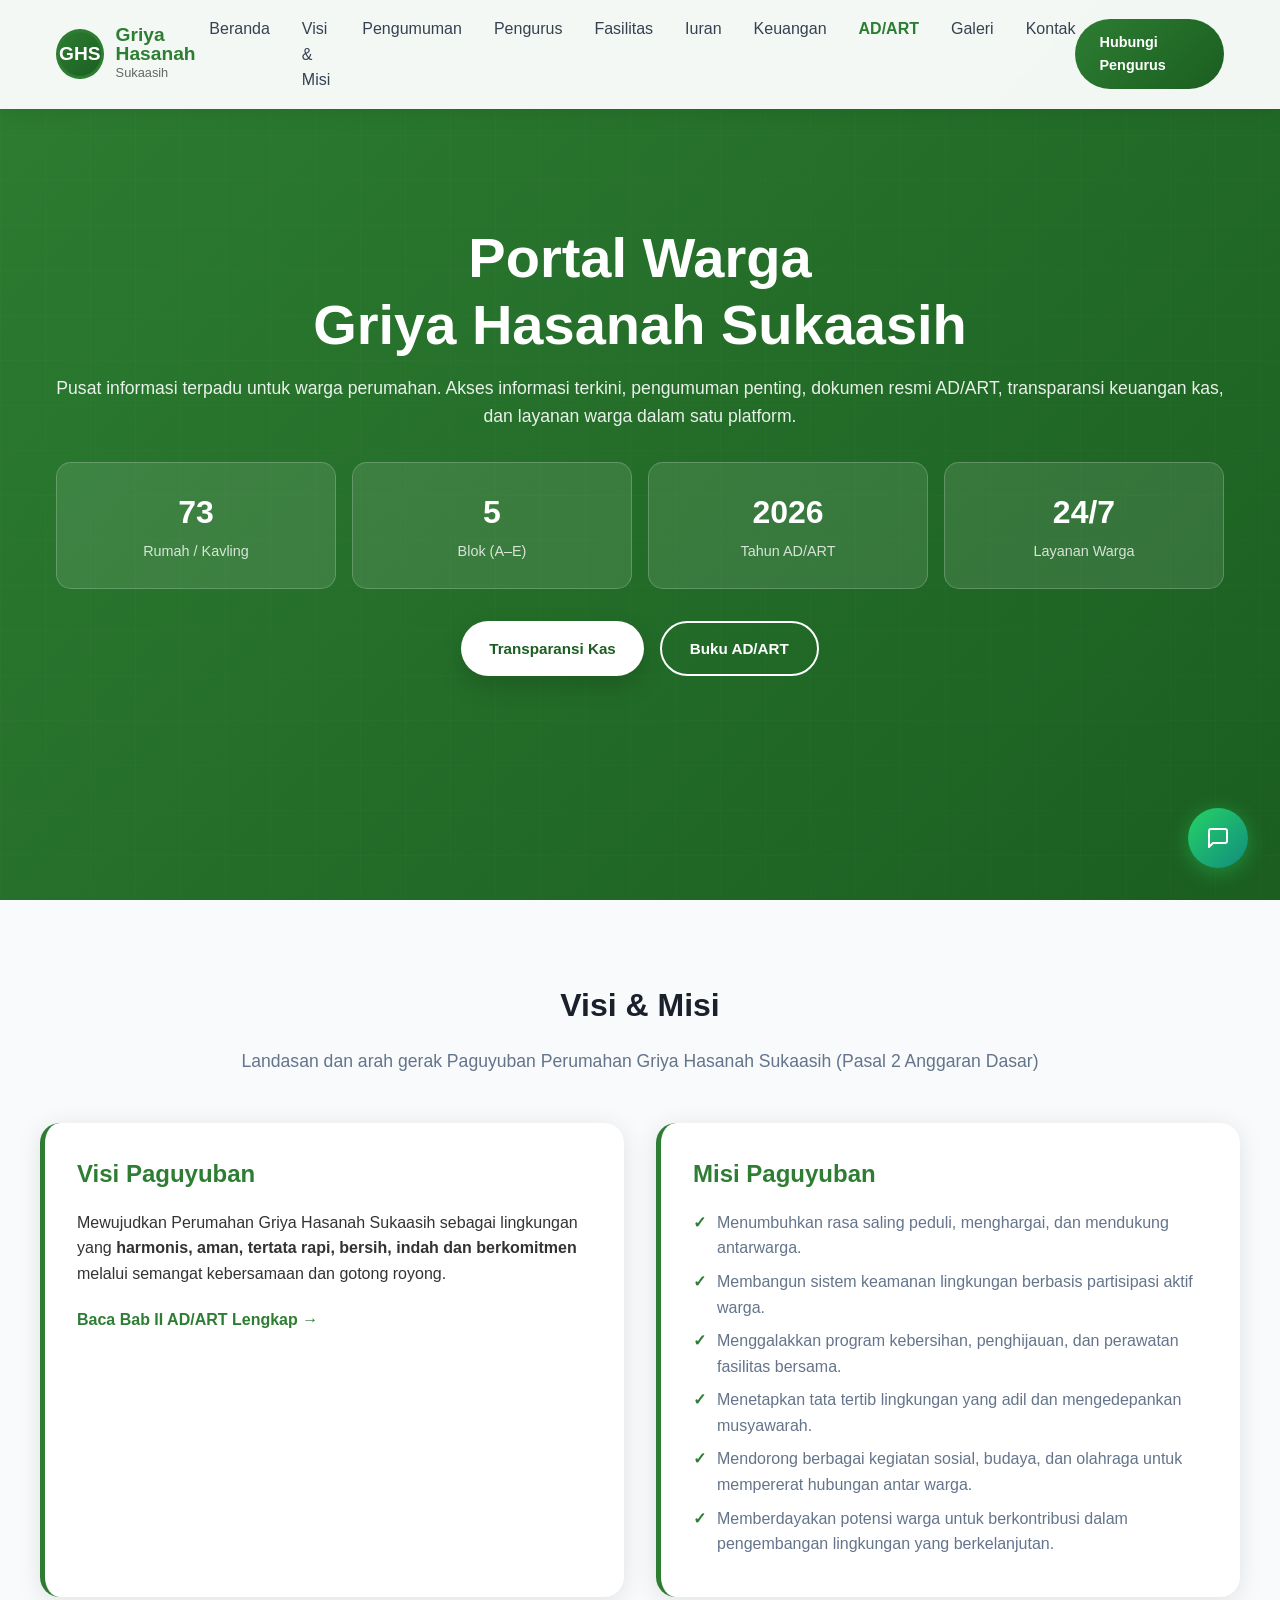
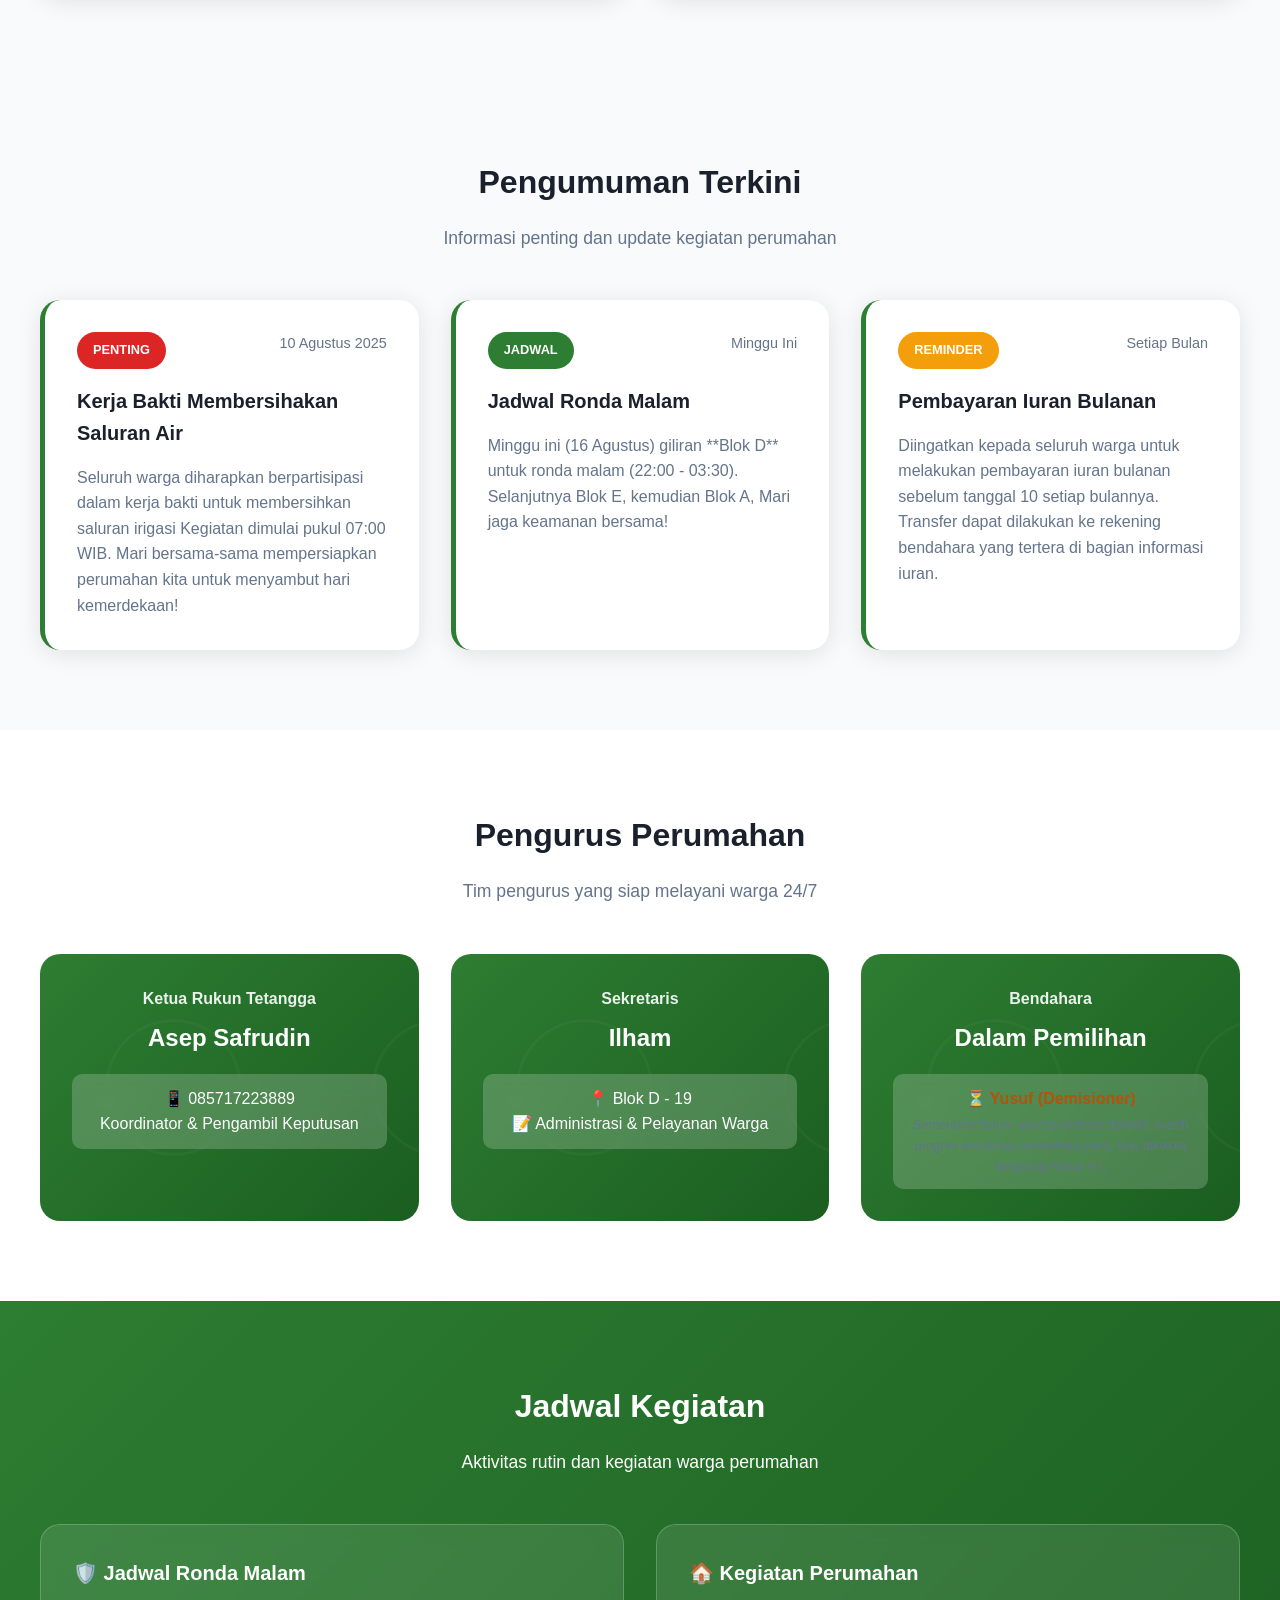
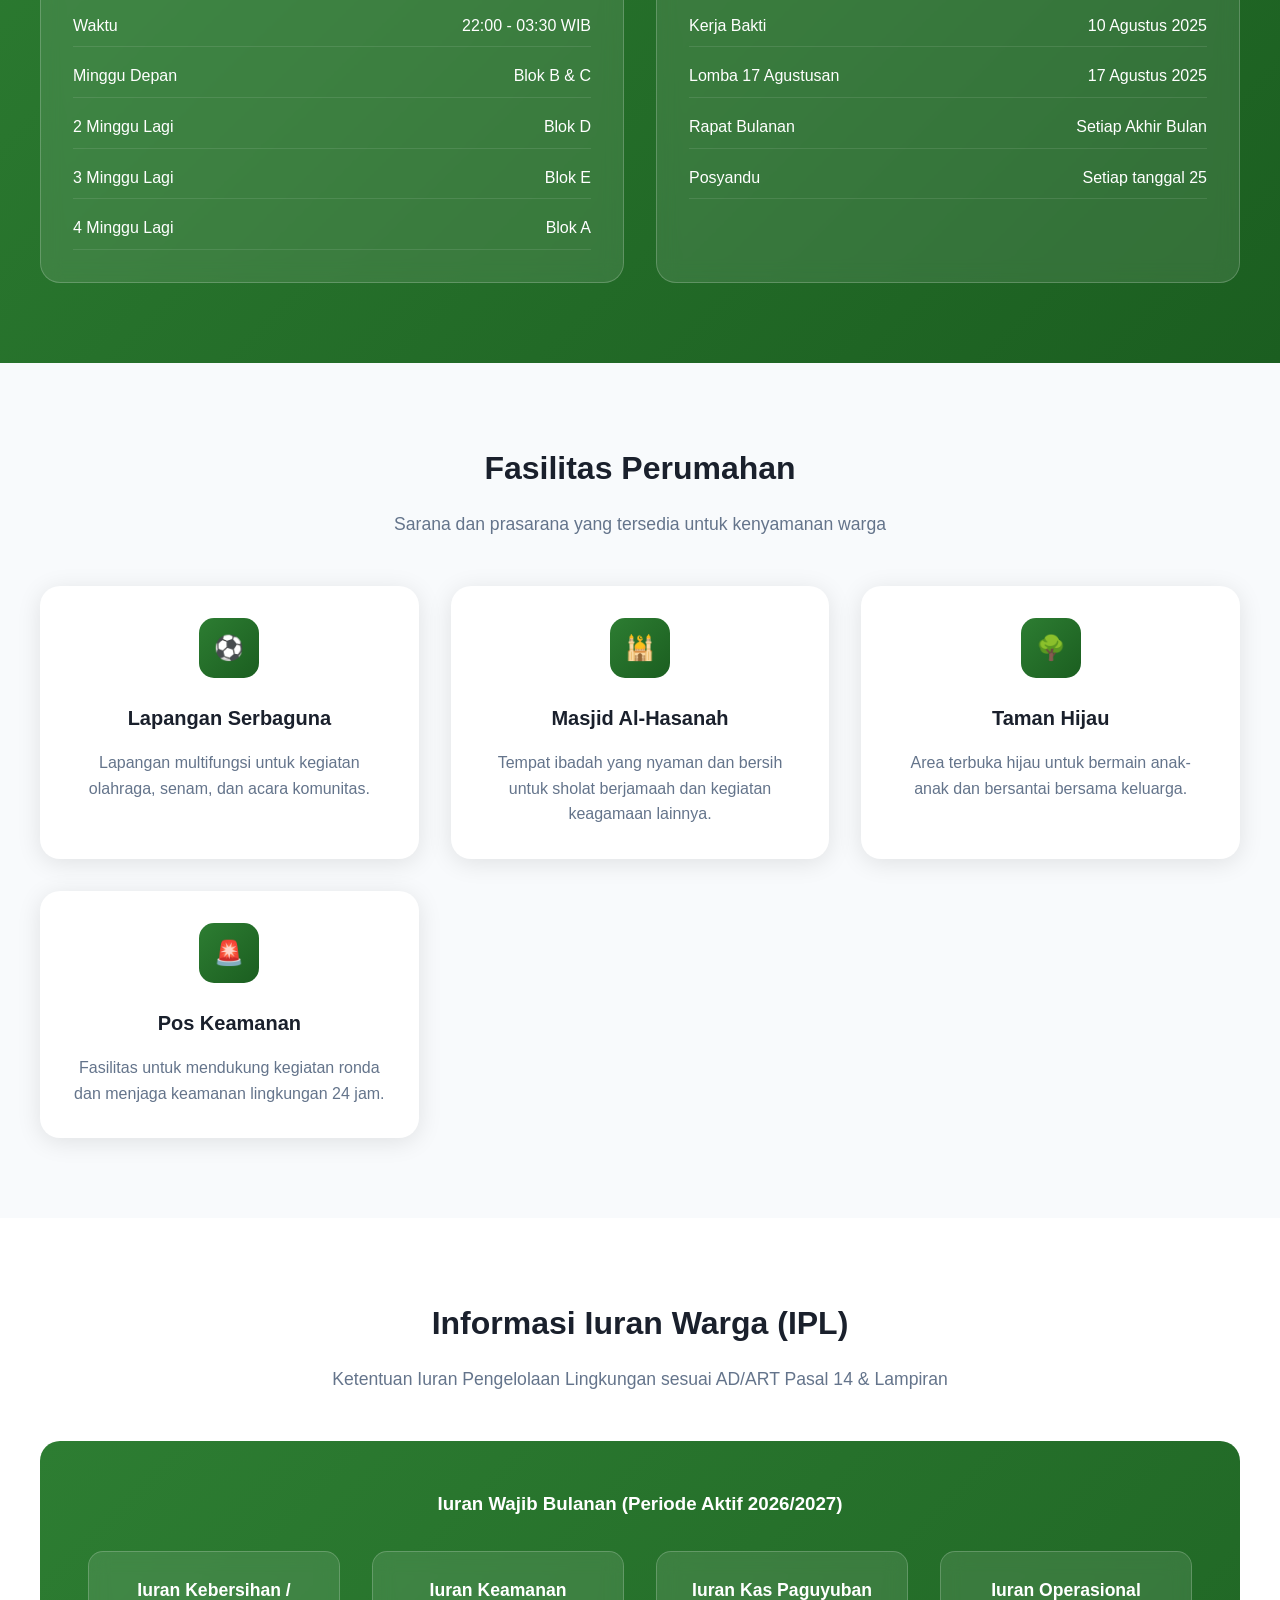
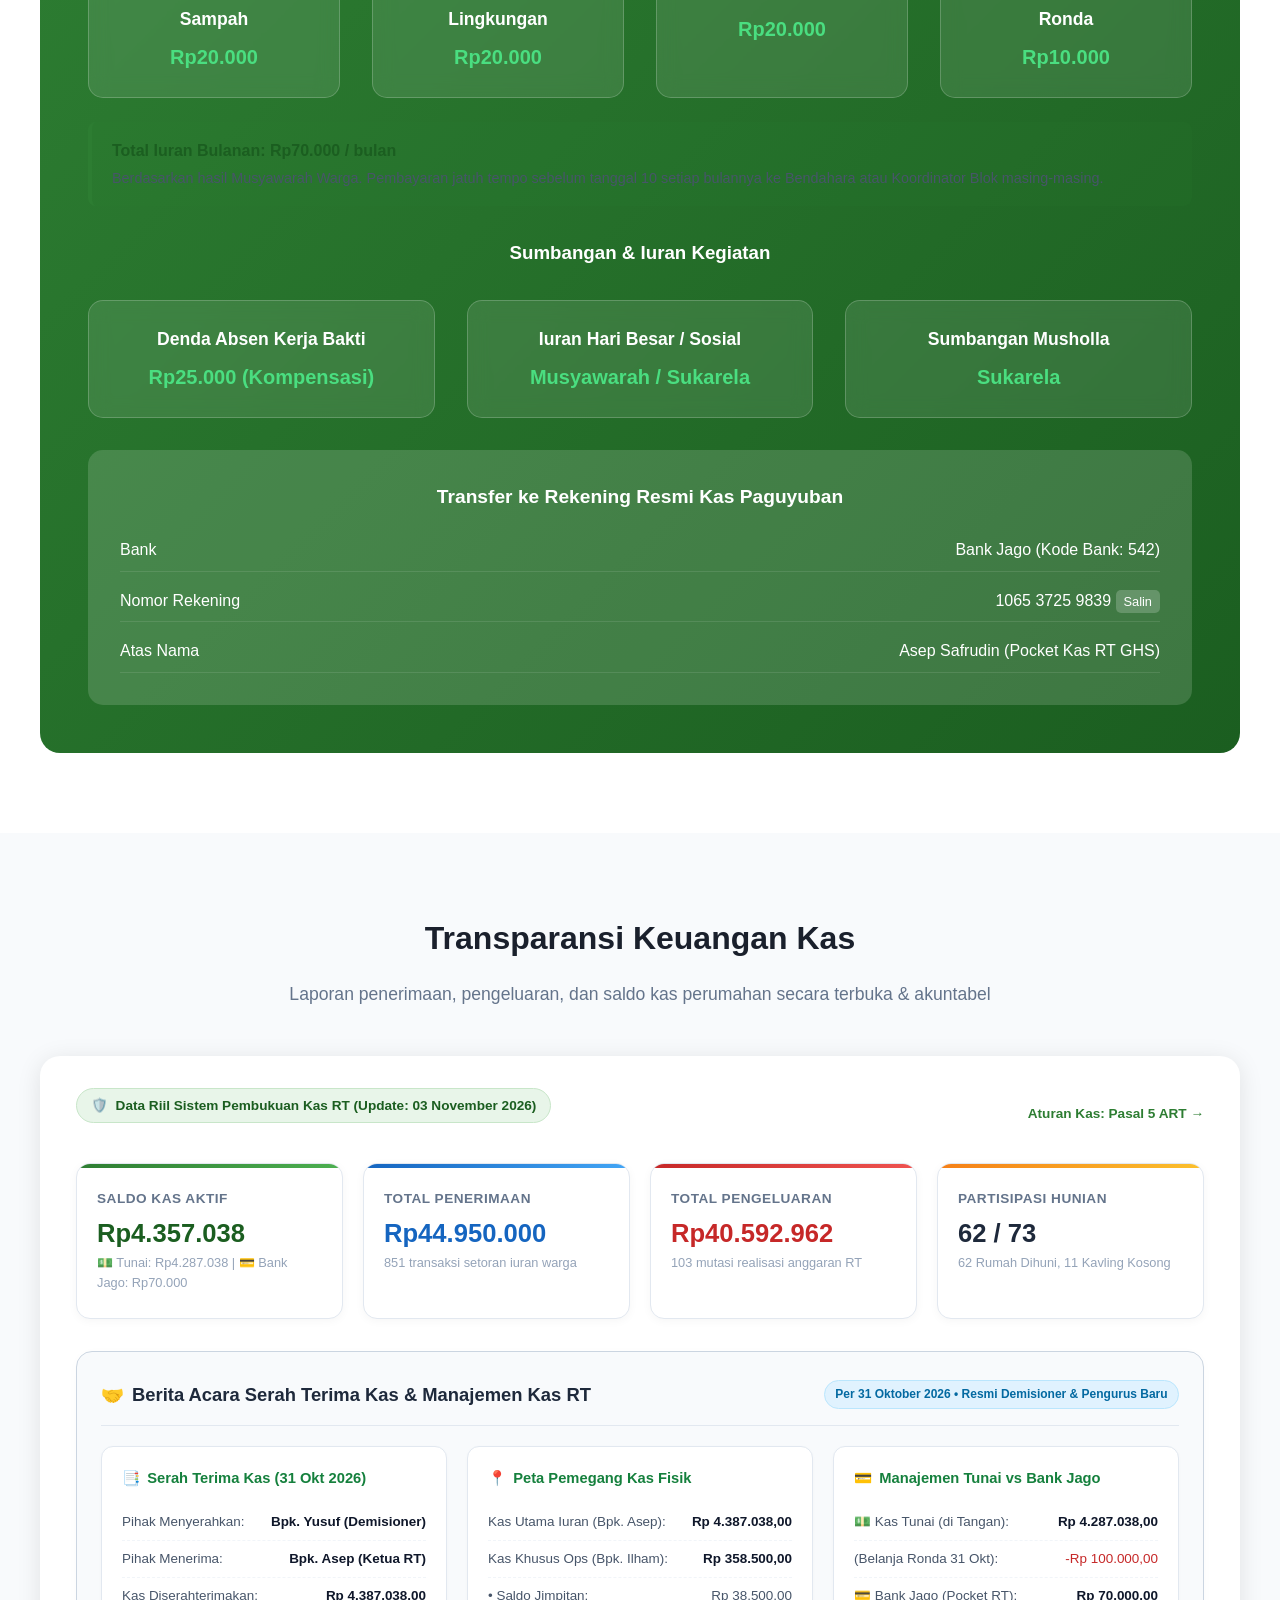
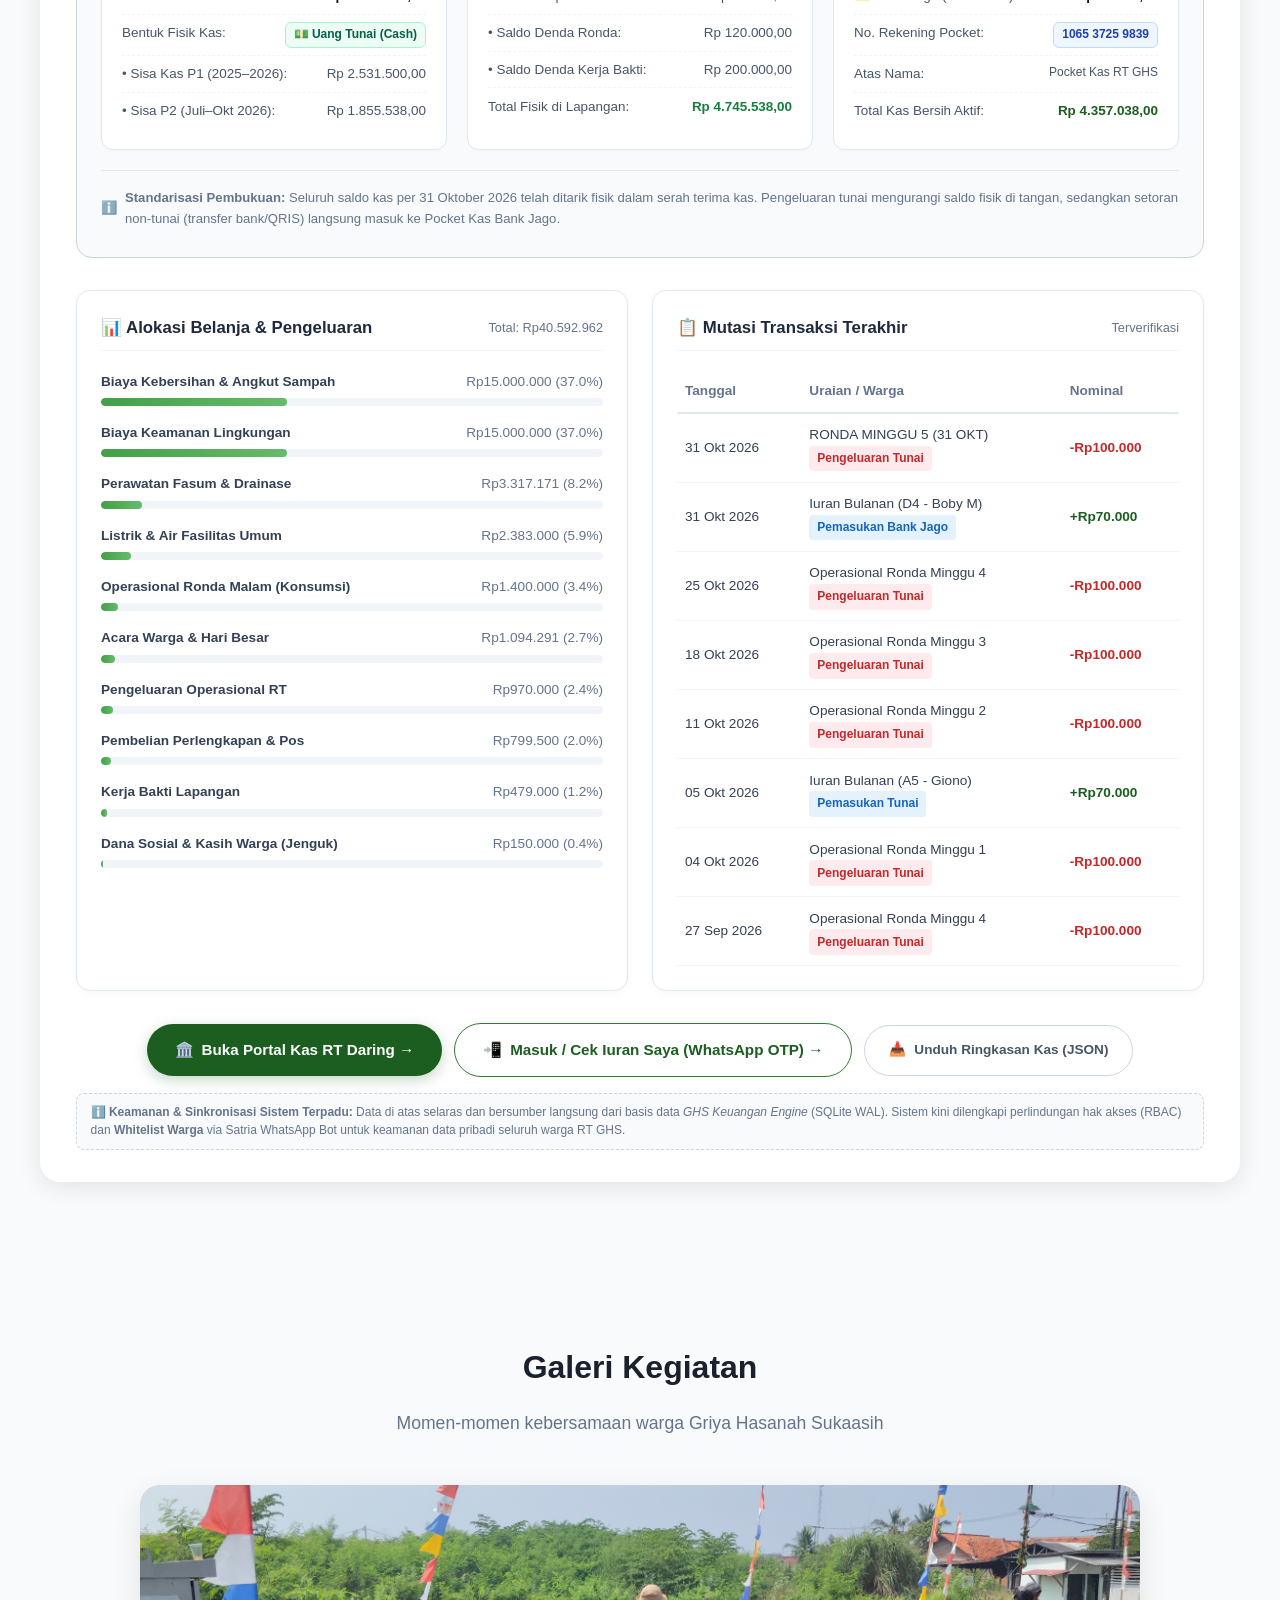
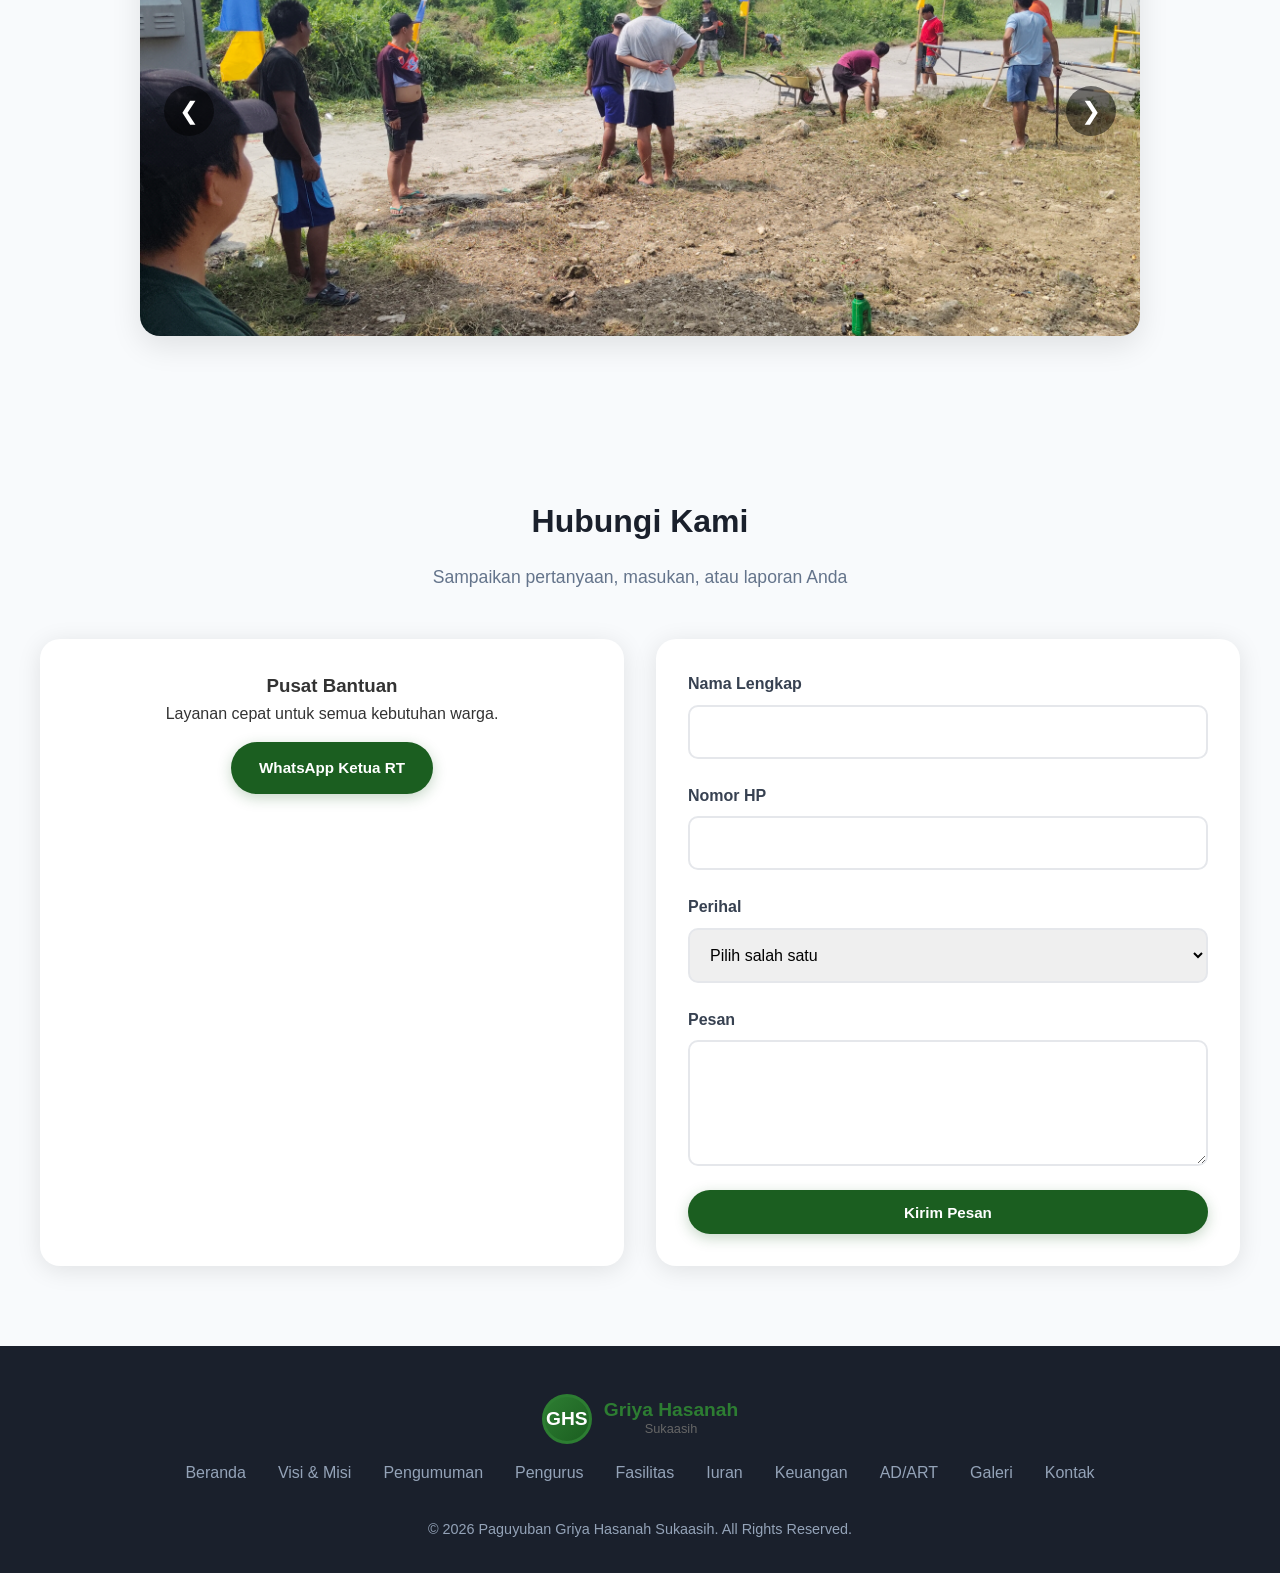
==== commit c52fb752: "fix(ui): perbaiki kontras warna tombol portal kas di landing page agar elegan dan tidak bertabrakan" ====
--- a/index.html
+++ b/index.html
@@ -58,7 +58,7 @@
 
             <div class="hero-cta">
                 <a href="#financial-info" class="btn-primary">Transparansi Kas</a>
-                <a href="ad-art.html" class="btn-secondary" style="border: 2px solid #2d7d32; color: #1b5e20; background: #ffffff;">Buku AD/ART</a>
+                <a href="ad-art.html" class="btn-secondary">Buku AD/ART</a>
             </div>
         </div>
     </section>
@@ -605,13 +605,13 @@
                 </div>
 
                 <div class="finance-footer-actions" style="display: flex; flex-wrap: wrap; gap: 0.75rem; align-items: center; margin-top: 1.5rem;">
-                    <a href="https://ctrl-they-cia-vista.trycloudflare.com" target="_blank" class="btn-primary" style="display: inline-flex; align-items: center; gap: 0.5rem; background: #1b5e20; text-decoration: none;">
+                    <a href="https://ctrl-they-cia-vista.trycloudflare.com" target="_blank" class="btn-primary">
                         <span>🏛️</span> Buka Portal Kas RT Daring &rarr;
                     </a>
-                    <a href="https://ctrl-they-cia-vista.trycloudflare.com" target="_blank" class="btn-primary" style="display: inline-flex; align-items: center; gap: 0.5rem; background: #0f766e; text-decoration: none;">
+                    <a href="https://ctrl-they-cia-vista.trycloudflare.com" target="_blank" class="btn-secondary">
                         <span>📲</span> Masuk / Cek Iuran Saya (WhatsApp OTP) &rarr;
                     </a>
-                    <a href="data/finance_summary.json" target="_blank" class="btn-secondary" style="display: inline-flex; align-items: center; gap: 0.5rem; background: #ffffff; border: 1px solid #cbd5e1; color: #475569; text-decoration: none;">
+                    <a href="data/finance_summary.json" target="_blank" class="btn-data">
                         <span>📥</span> Unduh Ringkasan Kas (JSON)
                     </a>
                 </div>
--- a/css/style.css
+++ b/css/style.css
@@ -178,41 +178,101 @@
         }
 
         .btn-primary {
-            background: white;
-            color: #2d7d32;
-            padding: 1rem 2rem;
+            background: #1b5e20;
+            color: #ffffff !important;
+            padding: 0.85rem 1.75rem;
             border: none;
+            border-radius: 50px;
+            font-weight: 700;
+            cursor: pointer;
+            transition: all 0.25s ease;
+            font-size: 0.95rem;
+            text-decoration: none;
+            display: inline-flex;
+            align-items: center;
+            justify-content: center;
+            gap: 0.5rem;
+            box-shadow: 0 4px 14px rgba(27, 94, 32, 0.25);
+        }
+
+        .btn-primary:hover {
+            background: #144a18;
+            color: #ffffff !important;
+            transform: translateY(-2px);
+            box-shadow: 0 8px 20px rgba(27, 94, 32, 0.35);
+        }
+
+        .btn-secondary {
+            background: #ffffff;
+            color: #1b5e20 !important;
+            padding: 0.85rem 1.75rem;
+            border: 1.5px solid #2d7d32;
+            border-radius: 50px;
+            font-weight: 700;
+            cursor: pointer;
+            transition: all 0.25s ease;
+            font-size: 0.95rem;
+            text-decoration: none;
+            display: inline-flex;
+            align-items: center;
+            justify-content: center;
+            gap: 0.5rem;
+        }
+
+        .btn-secondary:hover {
+            background: #f0fdf4;
+            color: #144a18 !important;
+            border-color: #1b5e20;
+            transform: translateY(-2px);
+        }
+
+        .btn-data {
+            background: #ffffff;
+            color: #475569 !important;
+            padding: 0.85rem 1.5rem;
+            border: 1px solid #cbd5e1;
             border-radius: 50px;
             font-weight: 600;
             cursor: pointer;
-            transition: all 0.3s ease;
-            font-size: 1rem;
+            transition: all 0.25s ease;
+            font-size: 0.85rem;
             text-decoration: none;
-            display: inline-block;
-        }
-
-        .btn-secondary {
+            display: inline-flex;
+            align-items: center;
+            justify-content: center;
+            gap: 0.5rem;
+        }
+
+        .btn-data:hover {
+            background: #f8fafc;
+            color: #1e293b !important;
+            border-color: #94a3b8;
+            transform: translateY(-2px);
+        }
+
+        /* Tombol Khusus di Hero Section (Background Hijau Gelap) */
+        .hero-cta .btn-primary {
+            background: #ffffff;
+            color: #1b5e20 !important;
+            box-shadow: 0 10px 25px rgba(0, 0, 0, 0.15);
+        }
+
+        .hero-cta .btn-primary:hover {
+            background: #f0fdf4;
+            color: #144a18 !important;
+            transform: translateY(-3px);
+            box-shadow: 0 15px 35px rgba(0, 0, 0, 0.25);
+        }
+
+        .hero-cta .btn-secondary {
             background: transparent;
-            color: white;
-            padding: 1rem 2rem;
-            border: 2px solid white;
-            border-radius: 50px;
-            font-weight: 600;
-            cursor: pointer;
-            transition: all 0.3s ease;
-            font-size: 1rem;
-            text-decoration: none;
-            display: inline-block;
-        }
-
-        .btn-primary:hover {
-            transform: translateY(-3px);
-            box-shadow: 0 15px 35px rgba(0, 0, 0, 0.2);
-        }
-
-        .btn-secondary:hover {
-            background: white;
-            color: #2d7d32;
+            color: #ffffff !important;
+            border: 2px solid #ffffff;
+        }
+
+        .hero-cta .btn-secondary:hover {
+            background: #ffffff;
+            color: #1b5e20 !important;
             transform: translateY(-3px);
         }
 
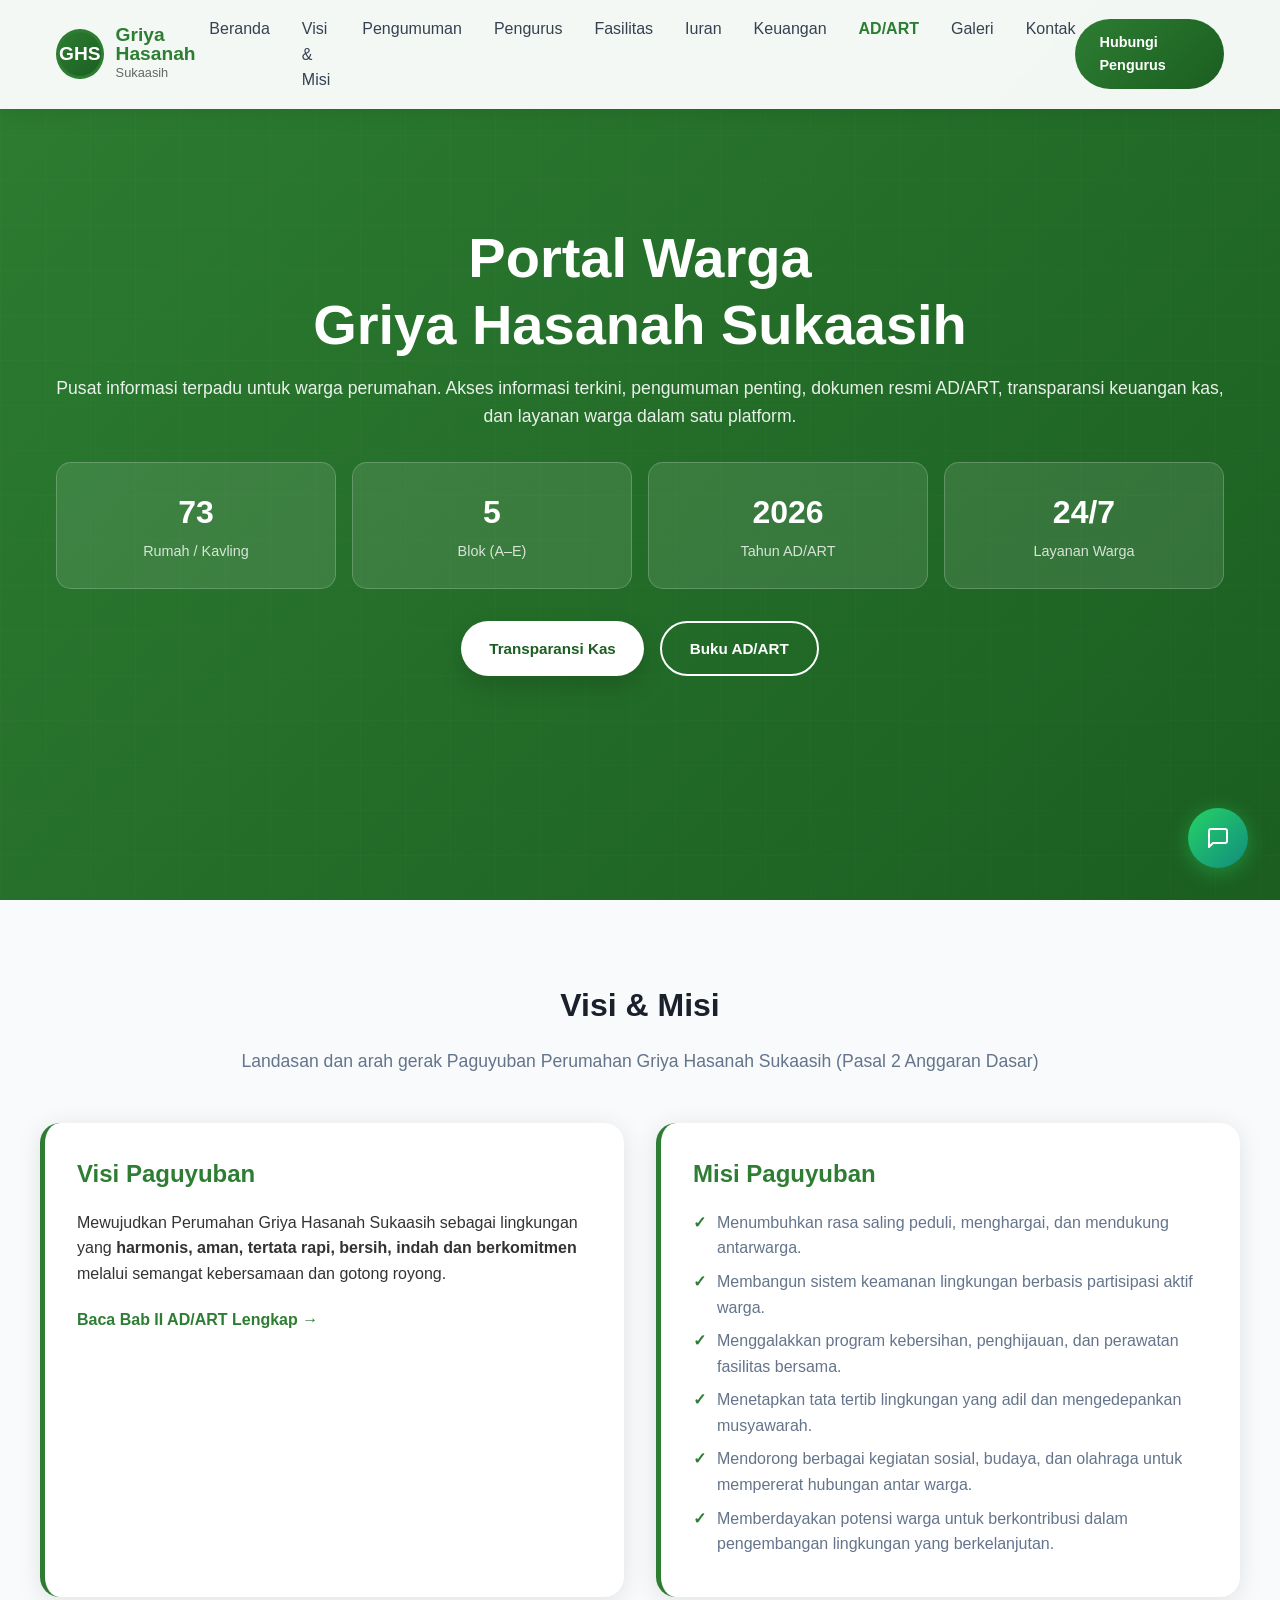
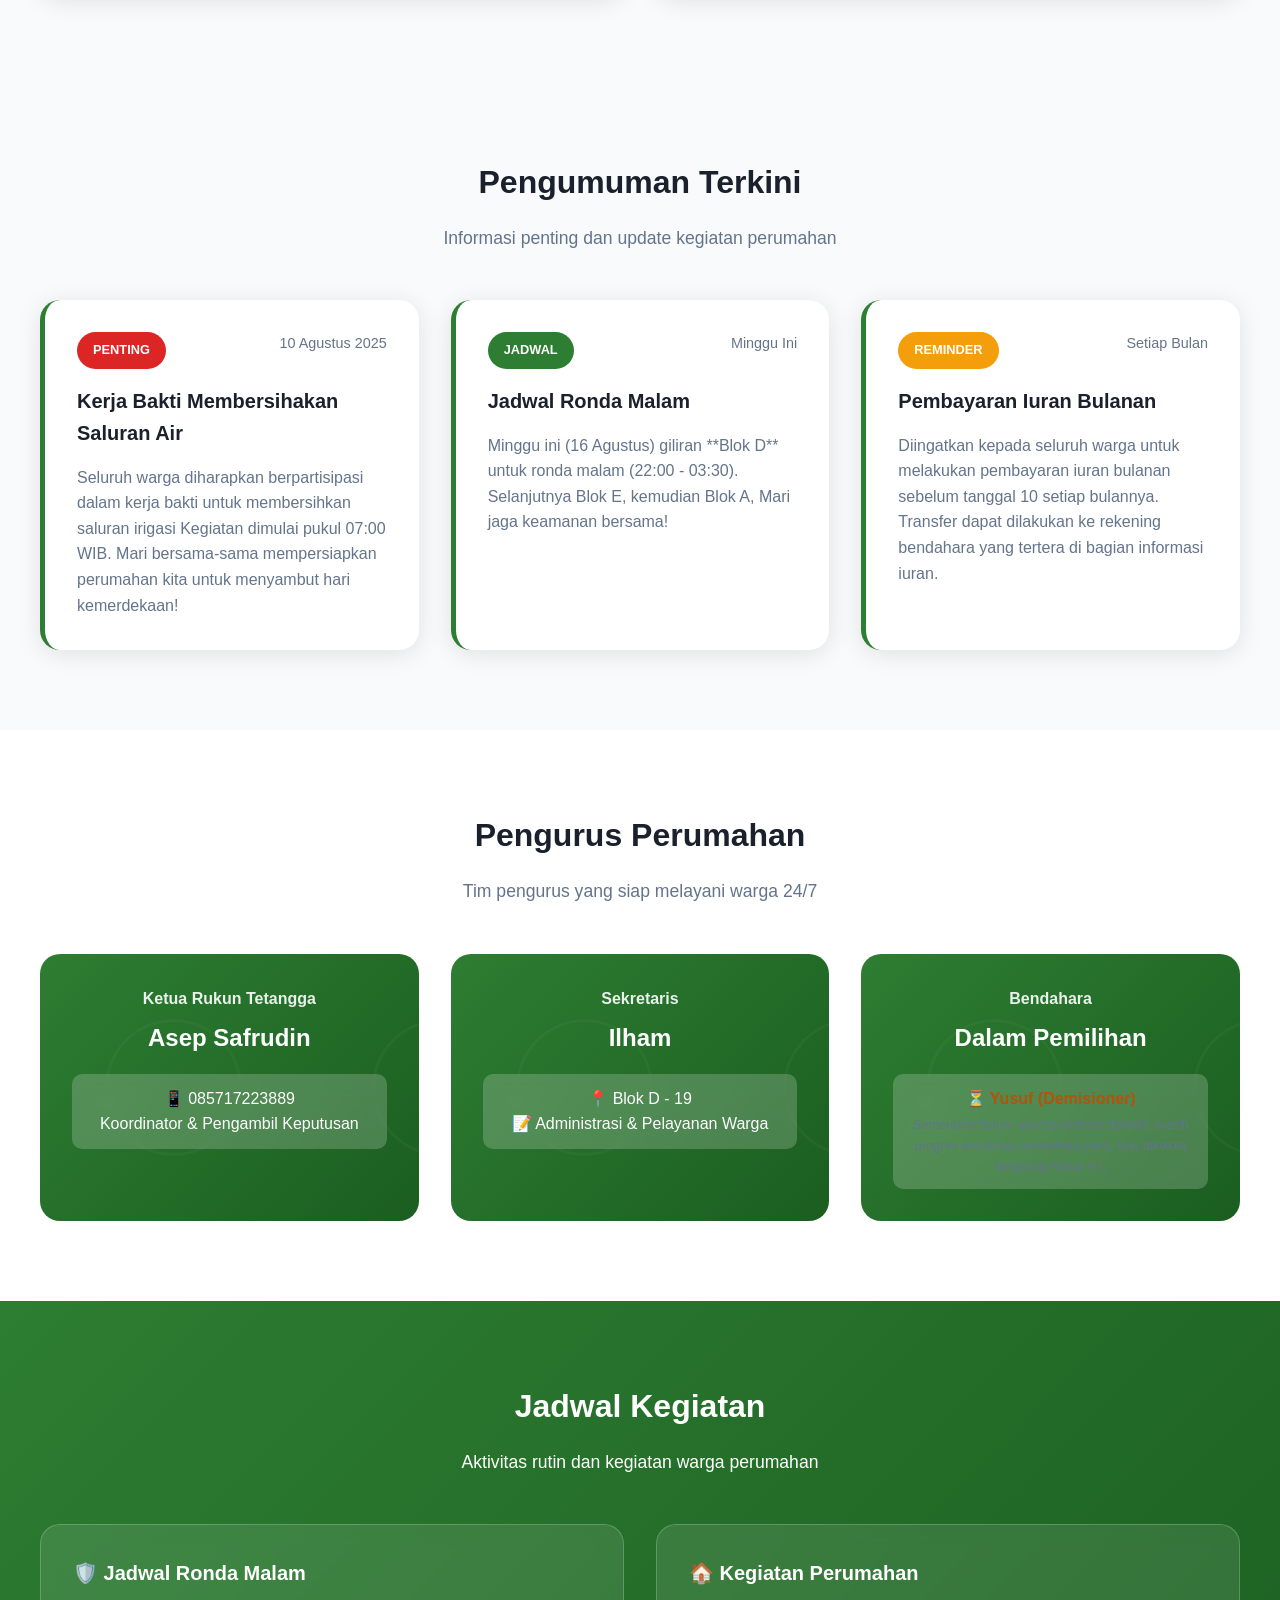
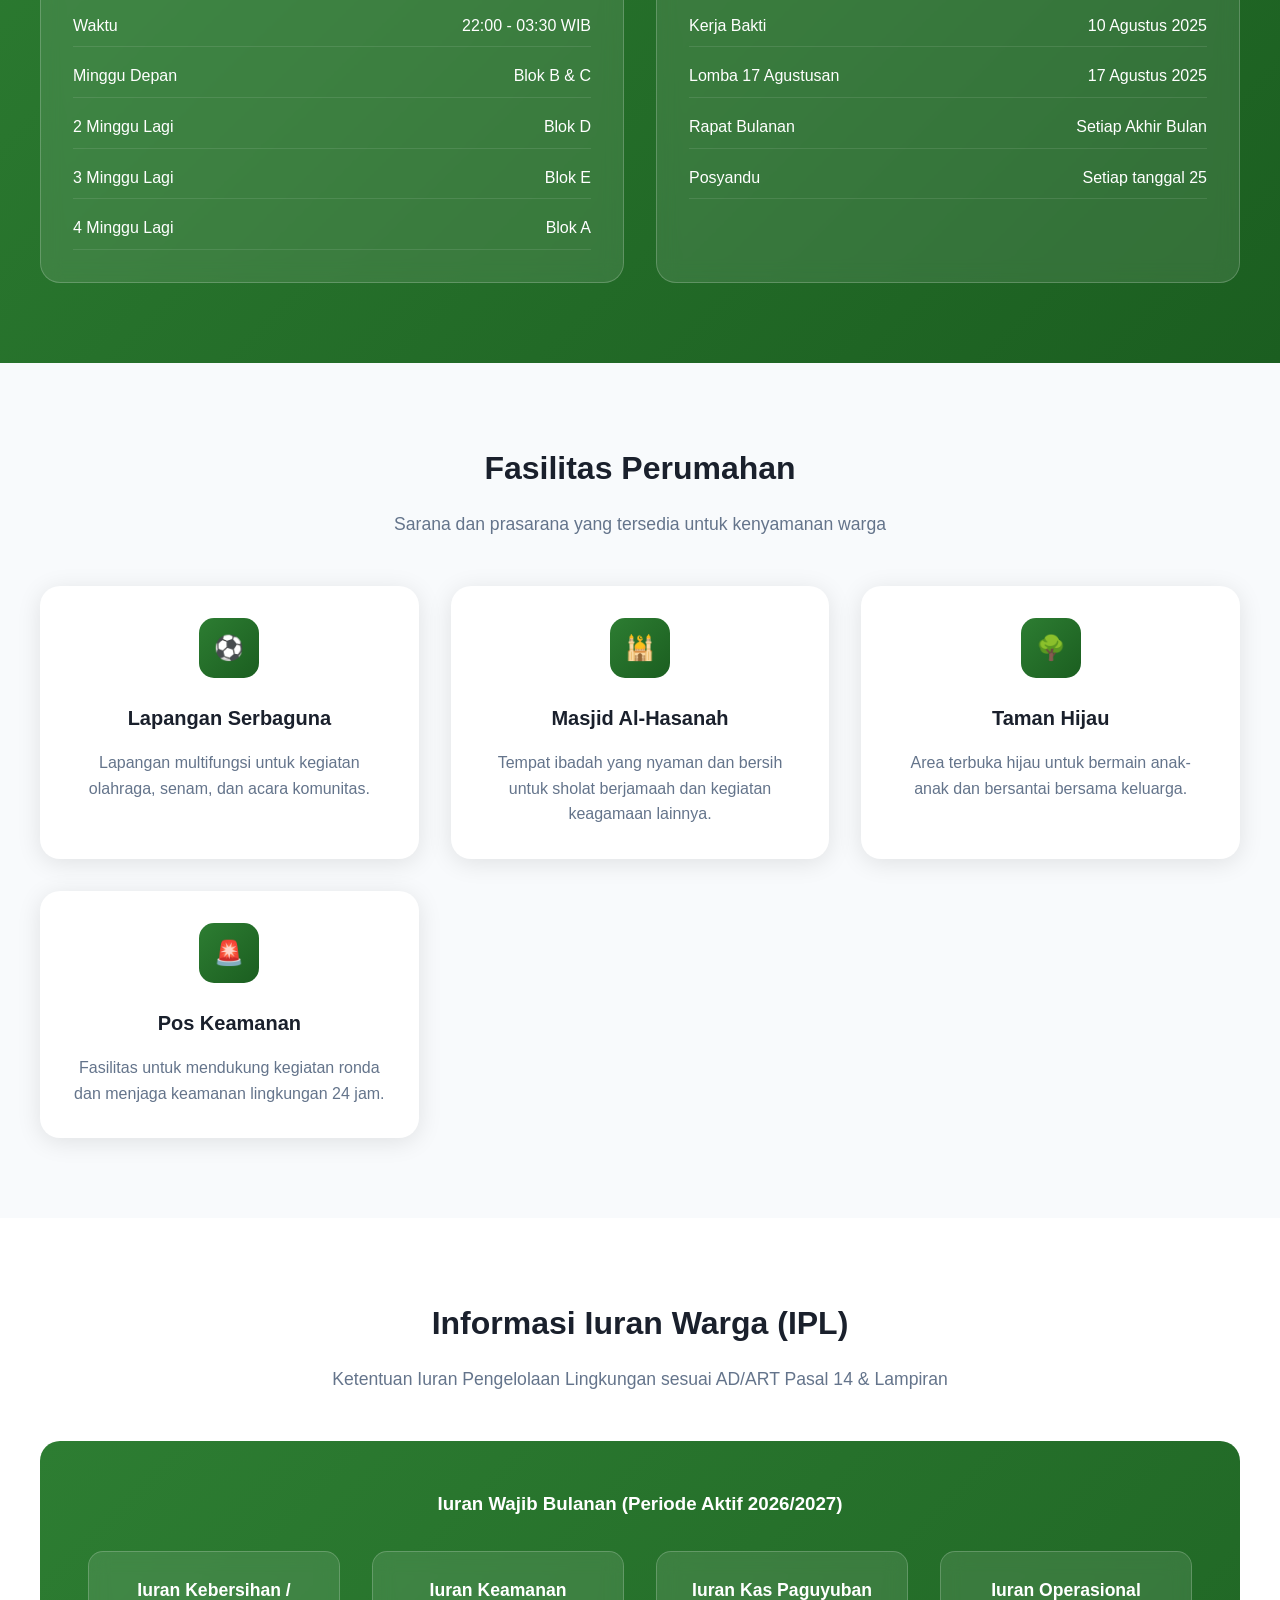
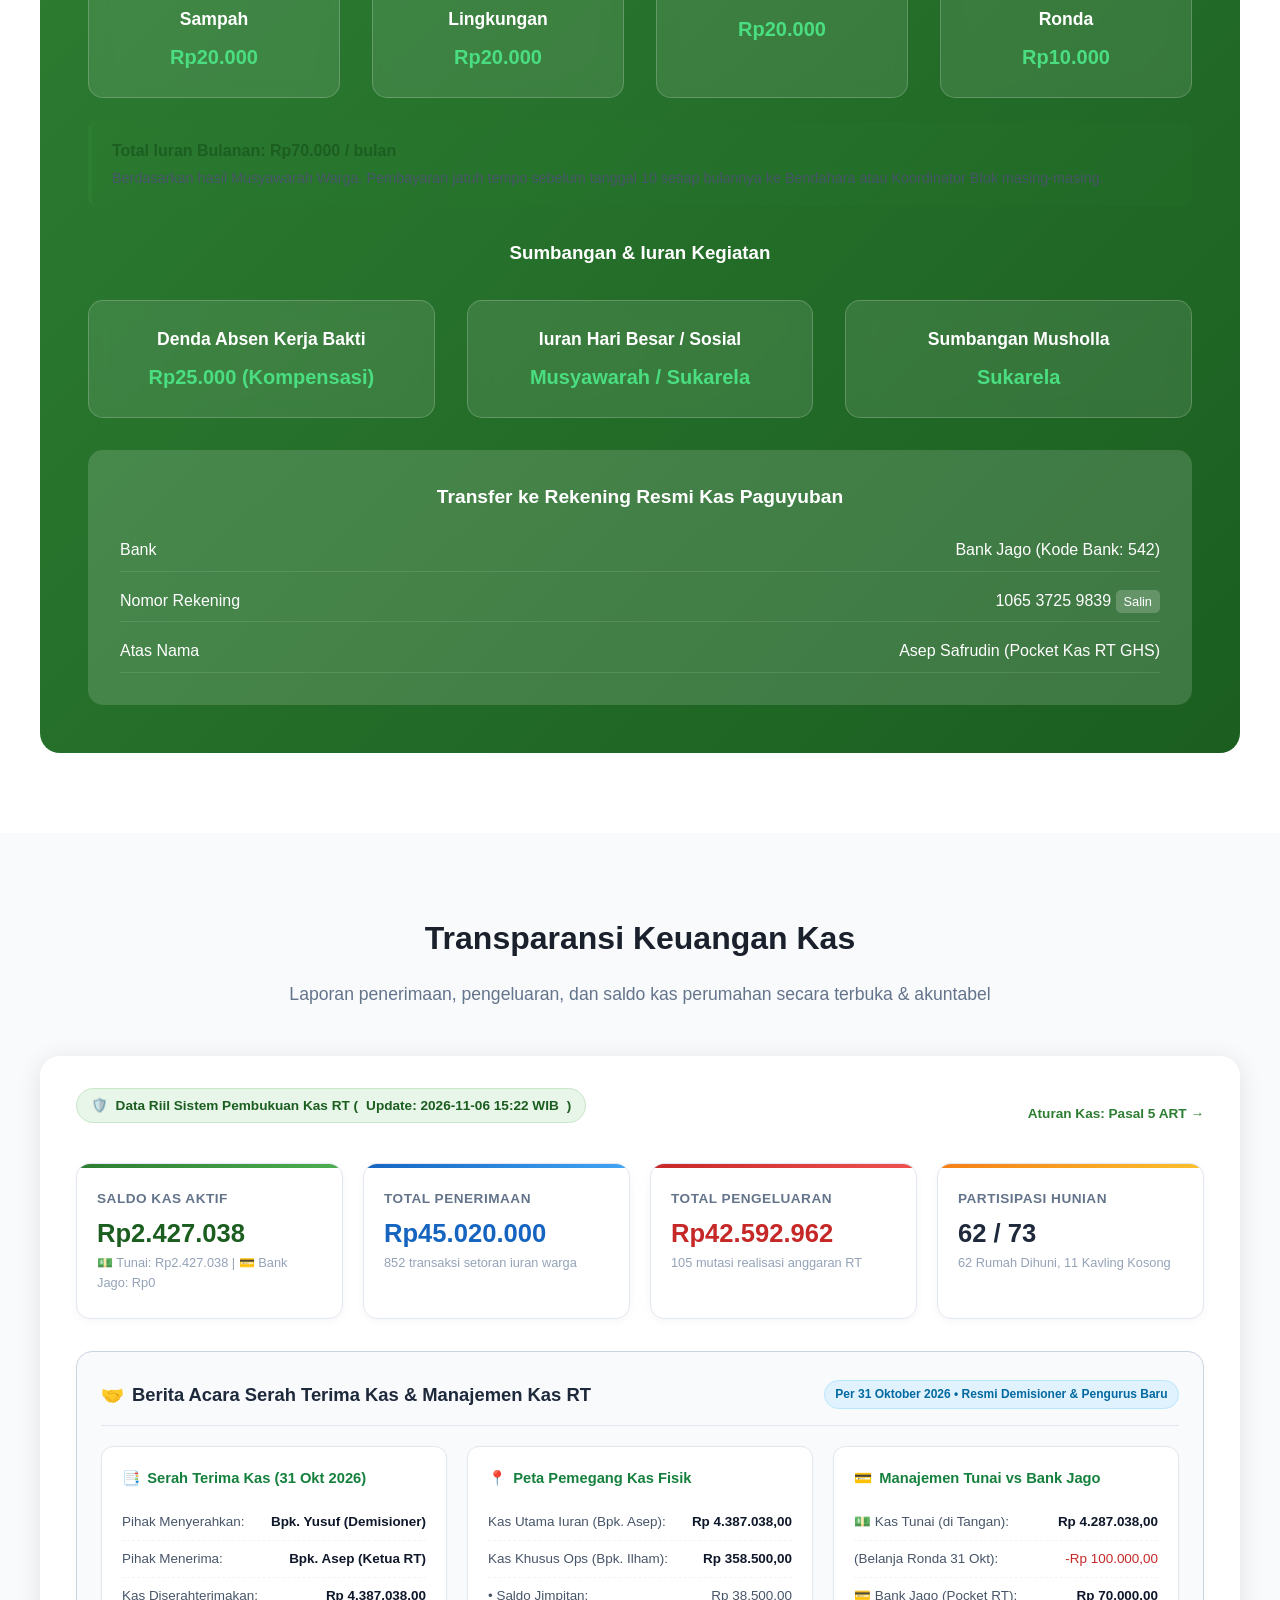
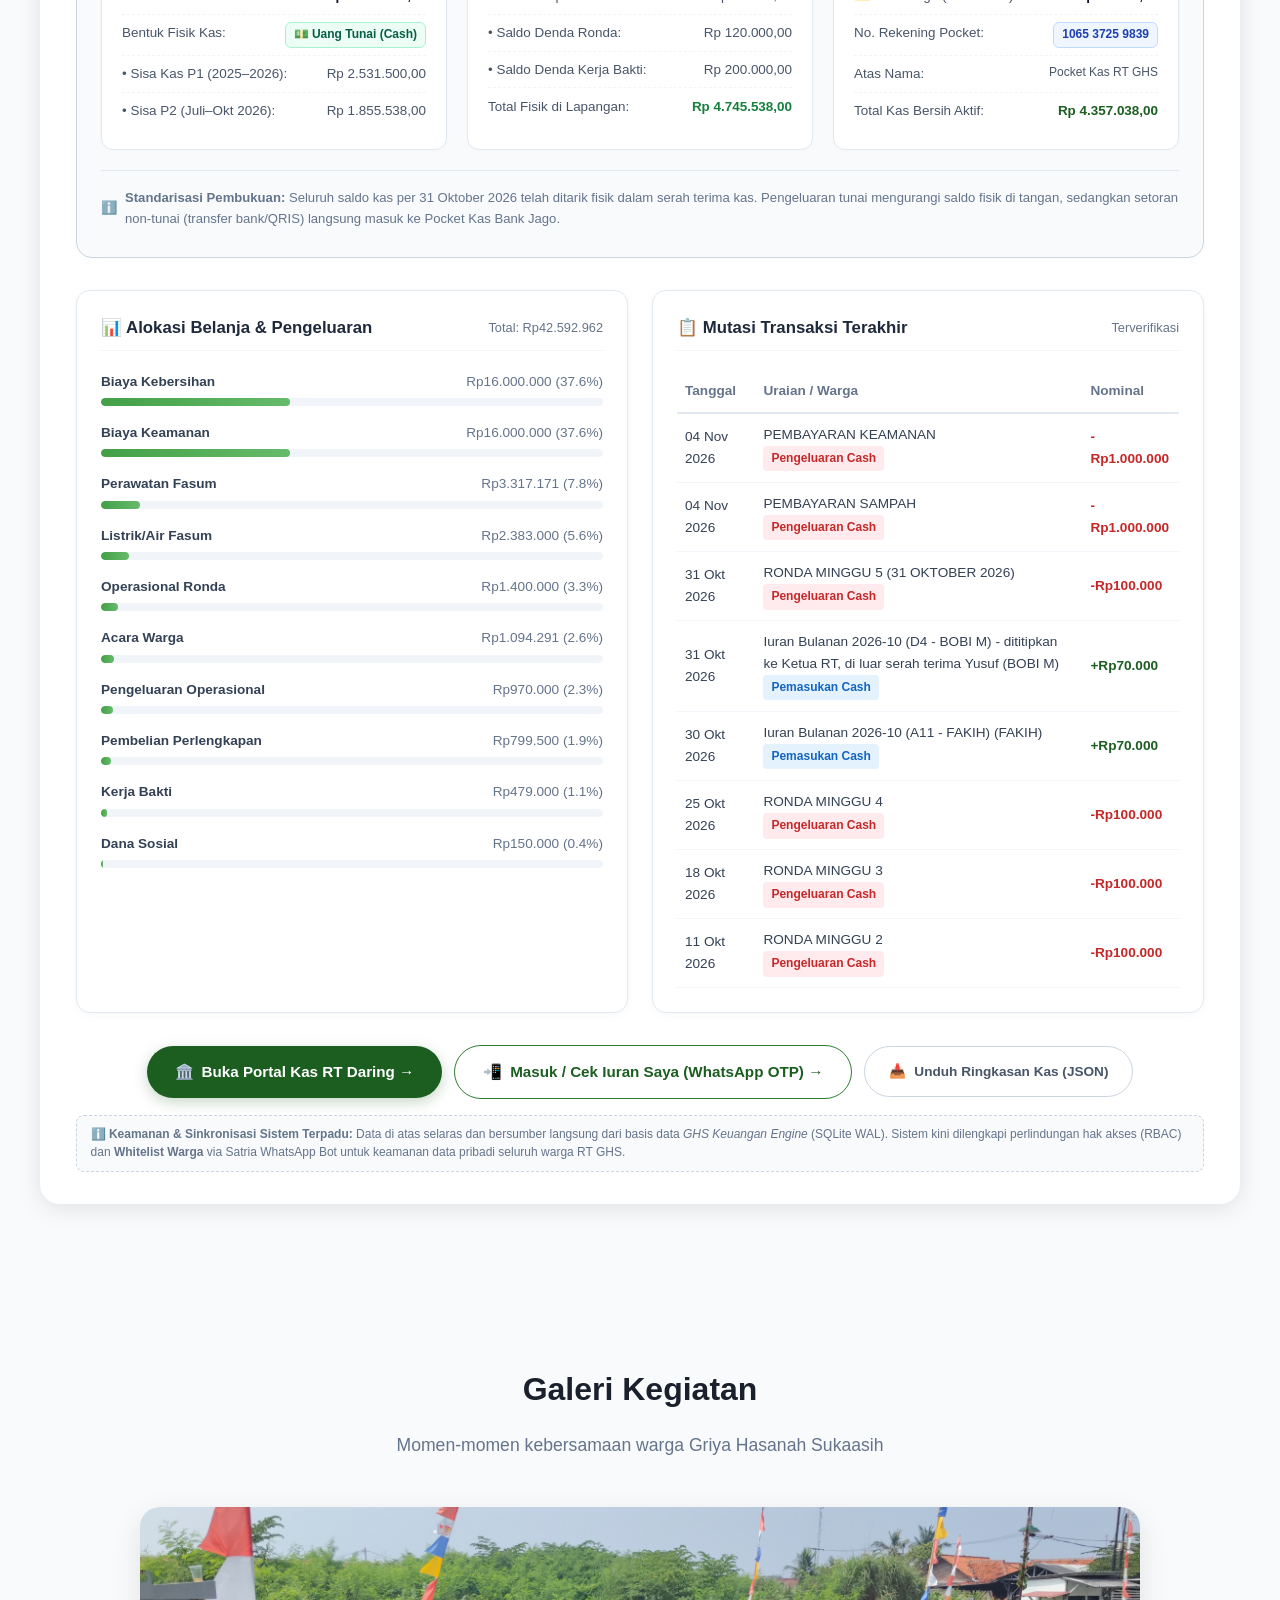
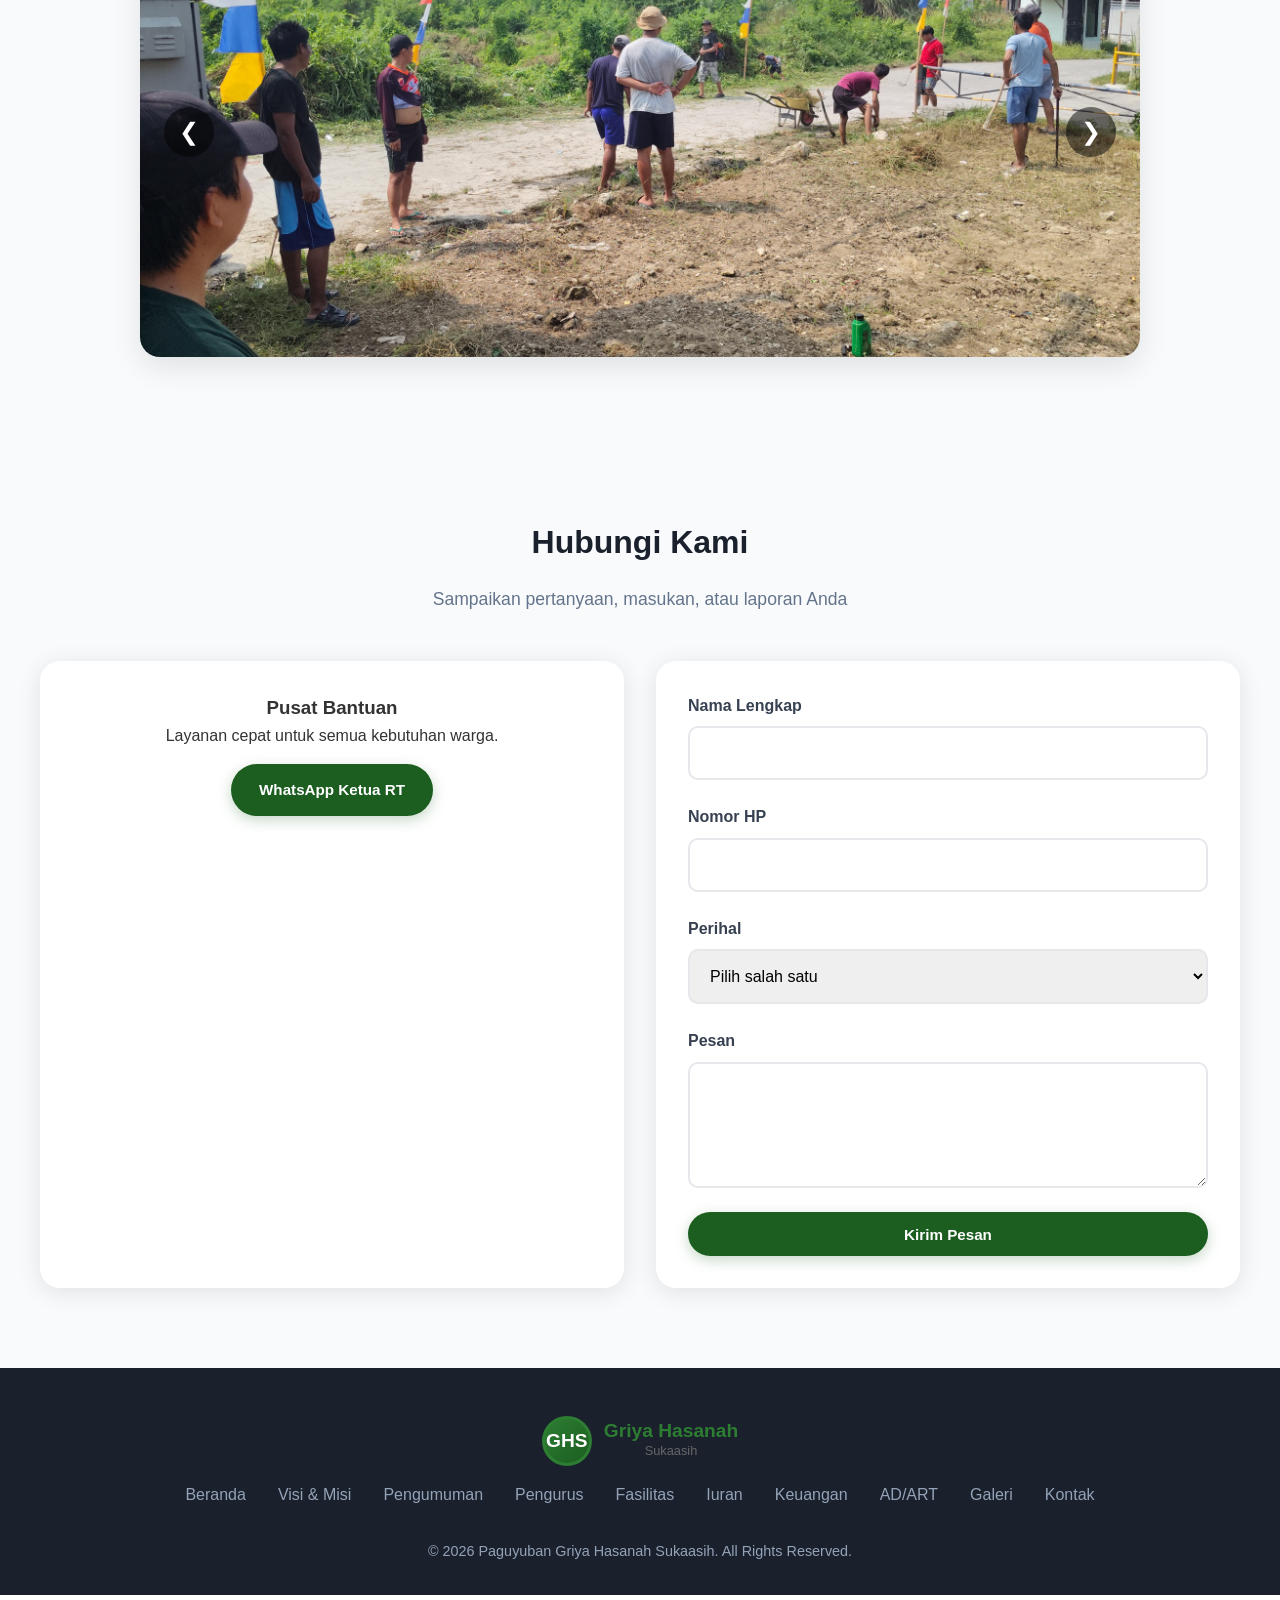
==== commit b622ff5d: "feat(finance): hidrasi dinamis data kas rt dari database kanonik dan update link portal tunnel" ====
--- a/index.html
+++ b/index.html
@@ -5,6 +5,21 @@
     <meta name="viewport" content="width=device-width, initial-scale=1.0">
     <title>Portal Warga - Griya Hasanah Sukaasih</title>
     <link rel="stylesheet" href="css/style.css">
+    <script>
+        // Inisialisasi Tema Responsive Mobile (Sinkronisasi Admin RBAC Menyeluruh)
+        (function() {
+            var defaultTheme = "editorial";
+            try {
+                var params = new URLSearchParams(window.location.search);
+                var urlTheme = params.get('theme');
+                if (urlTheme && (urlTheme === 'editorial' || urlTheme === 'appshell')) {
+                    document.documentElement.className = 'theme-' + urlTheme;
+                    return;
+                }
+            } catch(e) {}
+            document.documentElement.className = 'theme-' + defaultTheme;
+        })();
+    </script>
 </head>
 <body>
     <header class="header">
@@ -324,8 +339,8 @@
             
             <div class="financial-card scroll-fade" style="text-align: left; padding: 2rem 2.25rem;">
                 <div style="display: flex; justify-content: space-between; align-items: center; flex-wrap: wrap; gap: 0.75rem; margin-bottom: 1.5rem;">
-                    <div class="finance-badge-verified">
-                        <span>🛡️</span> Data Riil Sistem Pembukuan Kas RT (Update: 03 November 2026)
+                    <div class="finance-badge-verified" id="finance-update-badge">
+                        <span>🛡️</span> Data Riil Sistem Pembukuan Kas RT (<span id="finance-update-text">Update: 06 November 2026</span>)
                     </div>
                     <a href="ad-art.html#art-pasal-5" style="font-size: 0.85rem; color: #2d7d32; font-weight: 600; text-decoration: none;">Aturan Kas: Pasal 5 ART &rarr;</a>
                 </div>
@@ -334,23 +349,23 @@
                 <div class="finance-stats-grid">
                     <div class="finance-stat-card saldo">
                         <div class="label">Saldo Kas Aktif</div>
-                        <div class="amount">Rp4.357.038</div>
-                        <div class="sub-detail">💵 Tunai: Rp4.287.038 | 💳 Bank Jago: Rp70.000</div>
+                        <div class="amount" id="stat-saldo-kas">Rp2.427.038</div>
+                        <div class="sub-detail" id="stat-saldo-sub">💵 Tunai: Rp2.427.038 | 💳 Bank Jago: Rp0</div>
                     </div>
                     <div class="finance-stat-card masuk">
                         <div class="label">Total Penerimaan</div>
-                        <div class="amount">Rp44.950.000</div>
-                        <div class="sub-detail">851 transaksi setoran iuran warga</div>
+                        <div class="amount" id="stat-total-masuk">Rp45.020.000</div>
+                        <div class="sub-detail" id="stat-sub-masuk">852 transaksi setoran iuran warga</div>
                     </div>
                     <div class="finance-stat-card keluar">
                         <div class="label">Total Pengeluaran</div>
-                        <div class="amount">Rp40.592.962</div>
-                        <div class="sub-detail">103 mutasi realisasi anggaran RT</div>
+                        <div class="amount" id="stat-total-keluar">Rp42.592.962</div>
+                        <div class="sub-detail" id="stat-sub-keluar">105 mutasi realisasi anggaran RT</div>
                     </div>
                     <div class="finance-stat-card warga">
                         <div class="label">Partisipasi Hunian</div>
-                        <div class="amount">62 / 73</div>
-                        <div class="sub-detail">62 Rumah Dihuni, 11 Kavling Kosong</div>
+                        <div class="amount" id="stat-warga-count">62 / 73</div>
+                        <div class="sub-detail" id="stat-warga-sub">62 Rumah Dihuni, 11 Kavling Kosong</div>
                     </div>
                 </div>
 
@@ -472,76 +487,78 @@
                 <div class="finance-content-grid">
                     <!-- Kolom Kiri: Breakdown Pengeluaran -->
                     <div class="finance-panel">
-                        <h4><span>📊 Alokasi Belanja & Pengeluaran</span> <span style="font-size: 0.8rem; font-weight: normal; color: #64748b;">Total: Rp40.592.962</span></h4>
-                        <div class="cat-progress-item">
-                            <div class="cat-header">
-                                <span class="cat-name">Biaya Kebersihan & Angkut Sampah</span>
-                                <span class="cat-amount">Rp15.000.000 (37.0%)</span>
-                            </div>
-                            <div class="progress-track"><div class="progress-fill" style="width: 37.0%;"></div></div>
-                        </div>
-                        <div class="cat-progress-item">
-                            <div class="cat-header">
-                                <span class="cat-name">Biaya Keamanan Lingkungan</span>
-                                <span class="cat-amount">Rp15.000.000 (37.0%)</span>
-                            </div>
-                            <div class="progress-track"><div class="progress-fill" style="width: 37.0%;"></div></div>
-                        </div>
-                        <div class="cat-progress-item">
-                            <div class="cat-header">
-                                <span class="cat-name">Perawatan Fasum & Drainase</span>
-                                <span class="cat-amount">Rp3.317.171 (8.2%)</span>
-                            </div>
-                            <div class="progress-track"><div class="progress-fill" style="width: 8.2%;"></div></div>
-                        </div>
-                        <div class="cat-progress-item">
-                            <div class="cat-header">
-                                <span class="cat-name">Listrik & Air Fasilitas Umum</span>
-                                <span class="cat-amount">Rp2.383.000 (5.9%)</span>
-                            </div>
-                            <div class="progress-track"><div class="progress-fill" style="width: 5.9%;"></div></div>
-                        </div>
-                        <div class="cat-progress-item">
-                            <div class="cat-header">
-                                <span class="cat-name">Operasional Ronda Malam (Konsumsi)</span>
-                                <span class="cat-amount">Rp1.400.000 (3.4%)</span>
-                            </div>
-                            <div class="progress-track"><div class="progress-fill" style="width: 3.4%;"></div></div>
-                        </div>
-                        <div class="cat-progress-item">
-                            <div class="cat-header">
-                                <span class="cat-name">Acara Warga & Hari Besar</span>
-                                <span class="cat-amount">Rp1.094.291 (2.7%)</span>
-                            </div>
-                            <div class="progress-track"><div class="progress-fill" style="width: 2.7%;"></div></div>
-                        </div>
-                        <div class="cat-progress-item">
-                            <div class="cat-header">
-                                <span class="cat-name">Pengeluaran Operasional RT</span>
-                                <span class="cat-amount">Rp970.000 (2.4%)</span>
-                            </div>
-                            <div class="progress-track"><div class="progress-fill" style="width: 2.4%;"></div></div>
-                        </div>
-                        <div class="cat-progress-item">
-                            <div class="cat-header">
-                                <span class="cat-name">Pembelian Perlengkapan & Pos</span>
-                                <span class="cat-amount">Rp799.500 (2.0%)</span>
-                            </div>
-                            <div class="progress-track"><div class="progress-fill" style="width: 2.0%;"></div></div>
-                        </div>
-                        <div class="cat-progress-item">
-                            <div class="cat-header">
-                                <span class="cat-name">Kerja Bakti Lapangan</span>
-                                <span class="cat-amount">Rp479.000 (1.2%)</span>
-                            </div>
-                            <div class="progress-track"><div class="progress-fill" style="width: 1.2%;"></div></div>
-                        </div>
-                        <div class="cat-progress-item">
-                            <div class="cat-header">
-                                <span class="cat-name">Dana Sosial & Kasih Warga (Jenguk)</span>
-                                <span class="cat-amount">Rp150.000 (0.4%)</span>
-                            </div>
-                            <div class="progress-track"><div class="progress-fill" style="width: 0.4%;"></div></div>
+                        <h4><span>📊 Alokasi Belanja & Pengeluaran</span> <span id="finance-total-belanja-header" style="font-size: 0.8rem; font-weight: normal; color: #64748b;">Total: Rp42.592.962</span></h4>
+                        <div id="finance-categories-container">
+                            <div class="cat-progress-item">
+                                <div class="cat-header">
+                                    <span class="cat-name">Biaya Kebersihan</span>
+                                    <span class="cat-amount">Rp16.000.000 (37.6%)</span>
+                                </div>
+                                <div class="progress-track"><div class="progress-fill" style="width: 37.6%;"></div></div>
+                            </div>
+                            <div class="cat-progress-item">
+                                <div class="cat-header">
+                                    <span class="cat-name">Biaya Keamanan</span>
+                                    <span class="cat-amount">Rp16.000.000 (37.6%)</span>
+                                </div>
+                                <div class="progress-track"><div class="progress-fill" style="width: 37.6%;"></div></div>
+                            </div>
+                            <div class="cat-progress-item">
+                                <div class="cat-header">
+                                    <span class="cat-name">Perawatan Fasum</span>
+                                    <span class="cat-amount">Rp3.317.171 (7.8%)</span>
+                                </div>
+                                <div class="progress-track"><div class="progress-fill" style="width: 7.8%;"></div></div>
+                            </div>
+                            <div class="cat-progress-item">
+                                <div class="cat-header">
+                                    <span class="cat-name">Listrik/Air Fasum</span>
+                                    <span class="cat-amount">Rp2.383.000 (5.6%)</span>
+                                </div>
+                                <div class="progress-track"><div class="progress-fill" style="width: 5.6%;"></div></div>
+                            </div>
+                            <div class="cat-progress-item">
+                                <div class="cat-header">
+                                    <span class="cat-name">Operasional Ronda</span>
+                                    <span class="cat-amount">Rp1.400.000 (3.3%)</span>
+                                </div>
+                                <div class="progress-track"><div class="progress-fill" style="width: 3.3%;"></div></div>
+                            </div>
+                            <div class="cat-progress-item">
+                                <div class="cat-header">
+                                    <span class="cat-name">Acara Warga</span>
+                                    <span class="cat-amount">Rp1.094.291 (2.6%)</span>
+                                </div>
+                                <div class="progress-track"><div class="progress-fill" style="width: 2.6%;"></div></div>
+                            </div>
+                            <div class="cat-progress-item">
+                                <div class="cat-header">
+                                    <span class="cat-name">Pengeluaran Operasional</span>
+                                    <span class="cat-amount">Rp970.000 (2.3%)</span>
+                                </div>
+                                <div class="progress-track"><div class="progress-fill" style="width: 2.3%;"></div></div>
+                            </div>
+                            <div class="cat-progress-item">
+                                <div class="cat-header">
+                                    <span class="cat-name">Pembelian Perlengkapan</span>
+                                    <span class="cat-amount">Rp799.500 (1.9%)</span>
+                                </div>
+                                <div class="progress-track"><div class="progress-fill" style="width: 1.9%;"></div></div>
+                            </div>
+                            <div class="cat-progress-item">
+                                <div class="cat-header">
+                                    <span class="cat-name">Kerja Bakti</span>
+                                    <span class="cat-amount">Rp479.000 (1.1%)</span>
+                                </div>
+                                <div class="progress-track"><div class="progress-fill" style="width: 1.1%;"></div></div>
+                            </div>
+                            <div class="cat-progress-item">
+                                <div class="cat-header">
+                                    <span class="cat-name">Dana Sosial</span>
+                                    <span class="cat-amount">Rp150.000 (0.4%)</span>
+                                </div>
+                                <div class="progress-track"><div class="progress-fill" style="width: 0.4%;"></div></div>
+                            </div>
                         </div>
                     </div>
 
@@ -557,10 +574,20 @@
                                         <th>Nominal</th>
                                     </tr>
                                 </thead>
-                                <tbody>
+                                <tbody id="finance-tx-tbody">
+                                    <tr>
+                                        <td>04 Nov 2026</td>
+                                        <td>PEMBAYARAN KEAMANAN (Petugas Keamanan)<br><span class="tx-badge tx-badge-keluar">Pengeluaran Cash</span></td>
+                                        <td style="color: #c62828; font-weight: 700;">-Rp1.000.000</td>
+                                    </tr>
+                                    <tr>
+                                        <td>04 Nov 2026</td>
+                                        <td>PEMBAYARAN SAMPAH (Petugas Kebersihan)<br><span class="tx-badge tx-badge-keluar">Pengeluaran Cash</span></td>
+                                        <td style="color: #c62828; font-weight: 700;">-Rp1.000.000</td>
+                                    </tr>
                                     <tr>
                                         <td>31 Okt 2026</td>
-                                        <td>RONDA MINGGU 5 (31 OKT)<br><span class="tx-badge tx-badge-keluar">Pengeluaran Tunai</span></td>
+                                        <td>RONDA MINGGU 5 (31 OKTOBER 2026)<br><span class="tx-badge tx-badge-keluar">Pengeluaran Cash</span></td>
                                         <td style="color: #c62828; font-weight: 700;">-Rp100.000</td>
                                     </tr>
                                     <tr>
@@ -570,33 +597,23 @@
                                     </tr>
                                     <tr>
                                         <td>25 Okt 2026</td>
-                                        <td>Operasional Ronda Minggu 4<br><span class="tx-badge tx-badge-keluar">Pengeluaran Tunai</span></td>
+                                        <td>Operasional Ronda Minggu 4<br><span class="tx-badge tx-badge-keluar">Pengeluaran Cash</span></td>
                                         <td style="color: #c62828; font-weight: 700;">-Rp100.000</td>
                                     </tr>
                                     <tr>
                                         <td>18 Okt 2026</td>
-                                        <td>Operasional Ronda Minggu 3<br><span class="tx-badge tx-badge-keluar">Pengeluaran Tunai</span></td>
+                                        <td>Operasional Ronda Minggu 3<br><span class="tx-badge tx-badge-keluar">Pengeluaran Cash</span></td>
                                         <td style="color: #c62828; font-weight: 700;">-Rp100.000</td>
                                     </tr>
                                     <tr>
                                         <td>11 Okt 2026</td>
-                                        <td>Operasional Ronda Minggu 2<br><span class="tx-badge tx-badge-keluar">Pengeluaran Tunai</span></td>
+                                        <td>Operasional Ronda Minggu 2<br><span class="tx-badge tx-badge-keluar">Pengeluaran Cash</span></td>
                                         <td style="color: #c62828; font-weight: 700;">-Rp100.000</td>
                                     </tr>
                                     <tr>
                                         <td>05 Okt 2026</td>
-                                        <td>Iuran Bulanan (A5 - Giono)<br><span class="tx-badge tx-badge-masuk">Pemasukan Tunai</span></td>
+                                        <td>Iuran Bulanan (A5 - Giono)<br><span class="tx-badge tx-badge-masuk">Pemasukan Cash</span></td>
                                         <td style="color: #1b5e20; font-weight: 700;">+Rp70.000</td>
-                                    </tr>
-                                    <tr>
-                                        <td>04 Okt 2026</td>
-                                        <td>Operasional Ronda Minggu 1<br><span class="tx-badge tx-badge-keluar">Pengeluaran Tunai</span></td>
-                                        <td style="color: #c62828; font-weight: 700;">-Rp100.000</td>
-                                    </tr>
-                                    <tr>
-                                        <td>27 Sep 2026</td>
-                                        <td>Operasional Ronda Minggu 4<br><span class="tx-badge tx-badge-keluar">Pengeluaran Tunai</span></td>
-                                        <td style="color: #c62828; font-weight: 700;">-Rp100.000</td>
                                     </tr>
                                 </tbody>
                             </table>
@@ -605,10 +622,10 @@
                 </div>
 
                 <div class="finance-footer-actions" style="display: flex; flex-wrap: wrap; gap: 0.75rem; align-items: center; margin-top: 1.5rem;">
-                    <a href="https://ctrl-they-cia-vista.trycloudflare.com" target="_blank" class="btn-primary">
+                    <a href="https://special-animated-specifies-jewel.trycloudflare.com" target="_blank" class="btn-primary live-portal-link">
                         <span>🏛️</span> Buka Portal Kas RT Daring &rarr;
                     </a>
-                    <a href="https://ctrl-they-cia-vista.trycloudflare.com" target="_blank" class="btn-secondary">
+                    <a href="https://special-animated-specifies-jewel.trycloudflare.com" target="_blank" class="btn-secondary live-portal-link">
                         <span>📲</span> Masuk / Cek Iuran Saya (WhatsApp OTP) &rarr;
                     </a>
                     <a href="data/finance_summary.json" target="_blank" class="btn-data">
@@ -752,5 +769,54 @@
 
     <script src="js/finance_data.js"></script>
     <script src="js/script.js"></script>
+    <script>
+        // Sinkronisasi Tema Aktif dari Konfigurasi Server (RBAC Admin Terpusat)
+        (function() {
+            function applyTheme(themeName) {
+                document.documentElement.classList.remove('theme-editorial', 'theme-appshell');
+                document.body.classList.remove('theme-editorial', 'theme-appshell');
+                document.documentElement.classList.add('theme-' + themeName);
+                document.body.classList.add('theme-' + themeName);
+            }
+
+            // Cek override parameter
+            var params = new URLSearchParams(window.location.search);
+            var queryTheme = params.get('theme');
+            if (queryTheme === 'editorial' || queryTheme === 'appshell') {
+                applyTheme(queryTheme);
+            } else {
+                // Ambil dari file konfigurasi statis (sinkronisasi admin)
+                fetch('data/theme_config.json?v=' + Date.now())
+                    .then(function(res) { return res.json(); })
+                    .then(function(data) {
+                        if (data && data.theme) {
+                            applyTheme(data.theme);
+                        }
+                    })
+                    .catch(function() {
+                        applyTheme('editorial');
+                    });
+            }
+
+            // Tampilkan Quick Switcher Bar jika ada parameter ?admin=theme
+            if (params.get('admin') === 'theme' || params.get('mode') === 'admin') {
+                var switcher = document.createElement('div');
+                switcher.style.cssText = 'position:fixed;bottom:10px;right:10px;z-index:99999;background:#1e293b;color:#ffffff;padding:8px 12px;border-radius:12px;box-shadow:0 10px 25px rgba(0,0,0,0.3);font-family:sans-serif;font-size:11px;display:flex;align-items:center;gap:6px;';
+                switcher.innerHTML = '<strong>⚙️ RBAC Switcher:</strong> ' +
+                    '<button id="sw-ed" style="padding:4px 8px;border-radius:6px;border:none;background:#2d7d32;color:#fff;cursor:pointer;font-weight:bold;">1. Editorial</button>' +
+                    '<button id="sw-app" style="padding:4px 8px;border-radius:6px;border:none;background:#3b82f6;color:#fff;cursor:pointer;font-weight:bold;">2. App-Shell</button>';
+                document.body.appendChild(switcher);
+
+                document.getElementById('sw-ed').onclick = function() {
+                    applyTheme('editorial');
+                    alert('Tema dialihkan ke: Model 1 (Clean Editorial).');
+                };
+                document.getElementById('sw-app').onclick = function() {
+                    applyTheme('appshell');
+                    alert('Tema dialihkan ke: Model 2 (App-Shell Compact).');
+                };
+            }
+        })();
+    </script>
 </body>
 </html>
--- a/css/style.css
+++ b/css/style.css
@@ -1260,3 +1260,275 @@
         grid-template-columns: 1fr;
     }
 }
+
+/* ==========================================================================
+   MOBILE RESPONSIVE NON-AI SLOP (OPTIMASI PERANGKAT SMARTPHONE <= 640px)
+   Eliminasi ruang terbuang, pangkas padding raksasa, hapus bingkai bertumpuk
+   ========================================================================== */
+@media (max-width: 640px) {
+    /* Pangkas padding vertikal 80px (5rem) menjadi 24px (1.5rem) */
+    .announcements,
+    .vision-mission,
+    .history,
+    .management,
+    .facilities,
+    .financial,
+    .gallery,
+    .contact {
+        padding: 2rem 0.75rem !important;
+    }
+
+    .section-title {
+        margin-bottom: 1.5rem !important;
+    }
+    .section-title h2 {
+        font-size: 1.5rem !important;
+    }
+    .section-title p {
+        font-size: 0.85rem !important;
+    }
+
+    /* Hero Section Mobile */
+    .hero {
+        min-height: auto !important;
+        padding: 5rem 0.75rem 2.5rem !important;
+    }
+    .hero h1 {
+        font-size: 1.85rem !important;
+        line-height: 1.25 !important;
+    }
+    .hero p {
+        font-size: 0.9rem !important;
+        margin-bottom: 1.5rem !important;
+    }
+    .hero-stats {
+        gap: 0.5rem !important;
+        margin-bottom: 1.5rem !important;
+    }
+    .stat-card {
+        padding: 0.75rem 0.5rem !important;
+    }
+    .stat-number {
+        font-size: 1.25rem !important;
+    }
+    .stat-label {
+        font-size: 0.7rem !important;
+    }
+    .hero-cta {
+        flex-direction: column !important;
+        gap: 0.65rem !important;
+    }
+    .hero-cta a {
+        width: 100% !important;
+        text-align: center !important;
+        padding: 0.75rem 1rem !important;
+        font-size: 0.9rem !important;
+    }
+
+    /* Container Edge-to-Edge */
+    .container {
+        padding: 0 !important;
+        width: 100% !important;
+    }
+
+    /* Tombol Aksi Mobile Bersih & Lebar Penuh */
+    .finance-footer-actions {
+        flex-direction: column !important;
+        gap: 0.5rem !important;
+        margin-top: 1rem !important;
+    }
+    .finance-footer-actions a {
+        width: 100% !important;
+        justify-content: center !important;
+        padding: 0.75rem 1rem !important;
+        font-size: 0.85rem !important;
+    }
+}
+
+/* --------------------------------------------------------------------------
+   MODEL 1: CLEAN EDITORIAL (Default)
+   Dokumen resmi, berwibawa, hairline border tipis, nol bayangan bertumpuk
+   -------------------------------------------------------------------------- */
+@media (max-width: 640px) {
+    body.theme-editorial .financial-card {
+        padding: 1.25rem 0.85rem !important;
+        border-radius: 12px !important;
+        box-shadow: none !important;
+        border: 1px solid #e2e8f0 !important;
+        background: #ffffff !important;
+    }
+
+    body.theme-editorial .finance-stats-grid {
+        grid-template-columns: 1fr 1fr !important;
+        gap: 0.5rem !important;
+        margin-bottom: 1rem !important;
+    }
+    body.theme-editorial .finance-stat-card {
+        padding: 0.75rem 0.65rem !important;
+        border-radius: 8px !important;
+        border: 1px solid #e2e8f0 !important;
+    }
+    body.theme-editorial .finance-stat-card .label {
+        font-size: 0.68rem !important;
+        margin-bottom: 0.2rem !important;
+    }
+    body.theme-editorial .finance-stat-card .amount {
+        font-size: 1.15rem !important;
+        font-weight: 800 !important;
+    }
+    body.theme-editorial .finance-stat-card .sub-detail {
+        font-size: 0.65rem !important;
+        margin-top: 0.25rem !important;
+    }
+
+    /* Eliminasi Nested Frame pada Berita Acara Serah Terima */
+    body.theme-editorial .serah-terima-box {
+        padding: 0.85rem !important;
+        border-radius: 10px !important;
+        border: 1px solid #cbd5e1 !important;
+        background: #f8fafc !important;
+        margin-bottom: 1rem !important;
+    }
+    body.theme-editorial .serah-terima-header {
+        flex-direction: column !important;
+        align-items: flex-start !important;
+        gap: 0.35rem !important;
+        padding-bottom: 0.65rem !important;
+        margin-bottom: 0.75rem !important;
+    }
+    body.theme-editorial .serah-terima-header h3 {
+        font-size: 0.95rem !important;
+    }
+    body.theme-editorial .serah-terima-card {
+        padding: 0.75rem 0 !important;
+        background: transparent !important;
+        border-radius: 0 !important;
+        border: none !important;
+        border-bottom: 1px solid #e2e8f0 !important;
+    }
+    body.theme-editorial .serah-terima-card:last-child {
+        border-bottom: none !important;
+    }
+
+    /* Tabel Mutasi Ramping & Scrollable Aman */
+    body.theme-editorial .finance-table-wrapper {
+        border: 1px solid #e2e8f0 !important;
+        border-radius: 8px !important;
+    }
+    body.theme-editorial .finance-table th,
+    body.theme-editorial .finance-table td {
+        padding: 0.5rem 0.5rem !important;
+        font-size: 0.75rem !important;
+    }
+}
+
+/* --------------------------------------------------------------------------
+   MODEL 2: APP-SHELL COMPACT
+   Aplikasi native mobile (Fintech Style), edge-to-edge, horizontal scroll chips,
+   hemat ruang vertikal 100%
+   -------------------------------------------------------------------------- */
+@media (max-width: 640px) {
+    body.theme-appshell {
+        background-color: #f1f5f9 !important;
+    }
+    body.theme-appshell .financial {
+        padding: 1rem 0 !important;
+    }
+    body.theme-appshell .financial-card {
+        padding: 1rem 0.75rem !important;
+        border-radius: 0 !important;
+        border-left: none !important;
+        border-right: none !important;
+        border-top: 1px solid #e2e8f0 !important;
+        border-bottom: 1px solid #e2e8f0 !important;
+        box-shadow: none !important;
+        background: #ffffff !important;
+    }
+
+    /* Metrik Kas: Horizontal Snap Chips */
+    body.theme-appshell .finance-stats-grid {
+        display: flex !important;
+        overflow-x: auto !important;
+        scroll-snap-type: x mandatory !important;
+        gap: 0.5rem !important;
+        padding-bottom: 0.5rem !important;
+        margin-bottom: 0.75rem !important;
+        -webkit-overflow-scrolling: touch;
+    }
+    body.theme-appshell .finance-stat-card {
+        flex: 0 0 78% !important;
+        scroll-snap-align: start !important;
+        padding: 0.85rem !important;
+        border-radius: 12px !important;
+        border: 1px solid #cbd5e1 !important;
+    }
+    body.theme-appshell .finance-stat-card.saldo {
+        background: linear-gradient(135deg, #1b5e20, #2d7d32) !important;
+        color: #ffffff !important;
+        border: none !important;
+    }
+    body.theme-appshell .finance-stat-card.saldo .label,
+    body.theme-appshell .finance-stat-card.saldo .amount,
+    body.theme-appshell .finance-stat-card.saldo .sub-detail {
+        color: #ffffff !important;
+    }
+
+    /* Berita Acara: Ultra-Compact Sheet */
+    body.theme-appshell .serah-terima-box {
+        padding: 0.75rem !important;
+        border-radius: 8px !important;
+        border: 1px solid #e2e8f0 !important;
+        background: #f8fafc !important;
+        margin-bottom: 0.75rem !important;
+    }
+    body.theme-appshell .serah-terima-header h3 {
+        font-size: 0.88rem !important;
+    }
+    body.theme-appshell .serah-terima-tag {
+        font-size: 0.68rem !important;
+        padding: 0.2rem 0.5rem !important;
+    }
+    body.theme-appshell .serah-terima-card {
+        padding: 0.65rem !important;
+        background: #ffffff !important;
+        border: 1px solid #e2e8f0 !important;
+        border-radius: 8px !important;
+        margin-bottom: 0.5rem !important;
+    }
+    body.theme-appshell .serah-terima-list li {
+        font-size: 0.75rem !important;
+        padding: 0.25rem 0 !important;
+    }
+
+    /* Fixed Bottom Action Bar di HP agar tidak perlu scroll mencari tombol */
+    body.theme-appshell .finance-footer-actions {
+        position: fixed !important;
+        bottom: 0 !important;
+        left: 0 !important;
+        right: 0 !important;
+        background: rgba(255, 255, 255, 0.95) !important;
+        backdrop-filter: blur(8px) !important;
+        padding: 0.65rem 0.75rem !important;
+        margin: 0 !important;
+        border-top: 1px solid #e2e8f0 !important;
+        box-shadow: 0 -4px 15px rgba(0, 0, 0, 0.08) !important;
+        z-index: 999 !important;
+        display: grid !important;
+        grid-template-columns: 1fr 1fr !important;
+        gap: 0.5rem !important;
+    }
+    body.theme-appshell .finance-footer-actions a {
+        padding: 0.6rem 0.5rem !important;
+        font-size: 0.75rem !important;
+        border-radius: 8px !important;
+        white-space: nowrap !important;
+    }
+    body.theme-appshell .finance-footer-actions .btn-data {
+        display: none !important; /* Disembunyikan di sticky bar, dialihkan ke footer */
+    }
+    /* Padding bottom untuk konten body agar tidak tertutup sticky bar */
+    body.theme-appshell {
+        padding-bottom: 65px !important;
+    }
+}
+
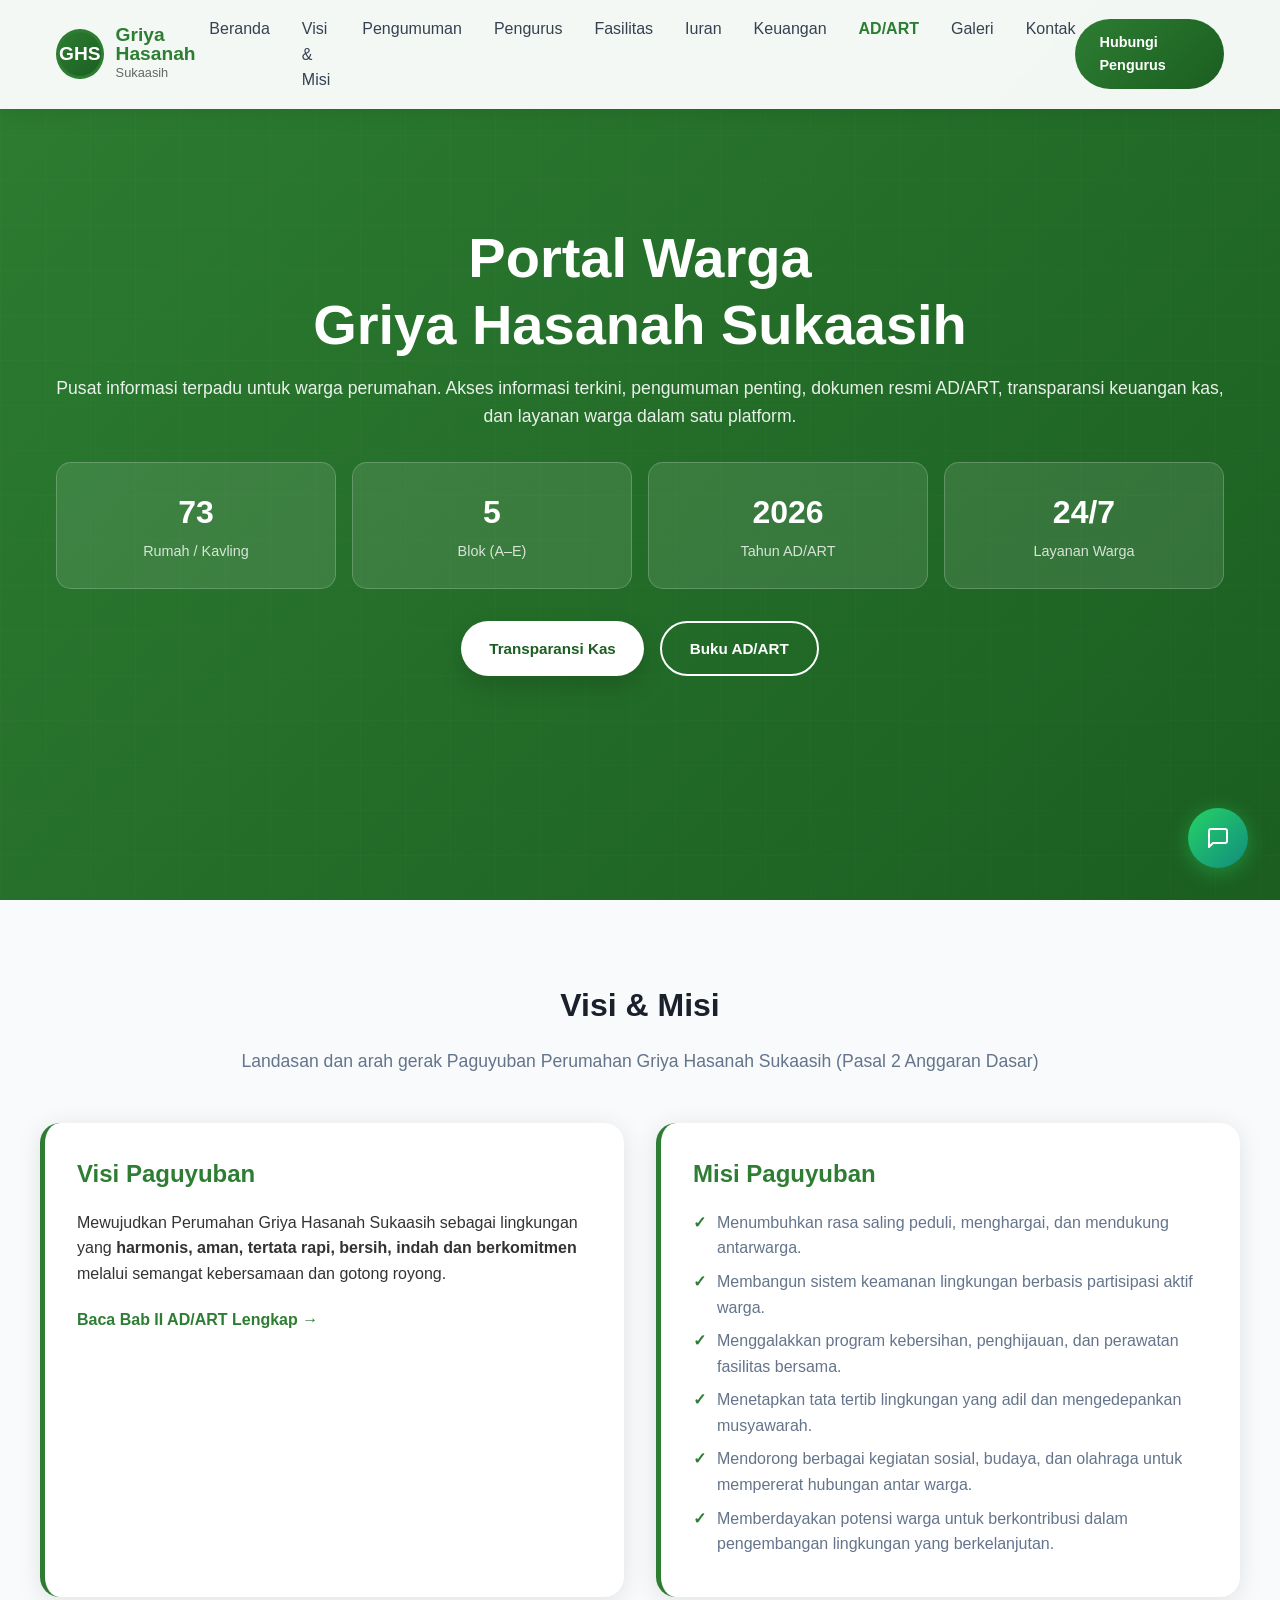
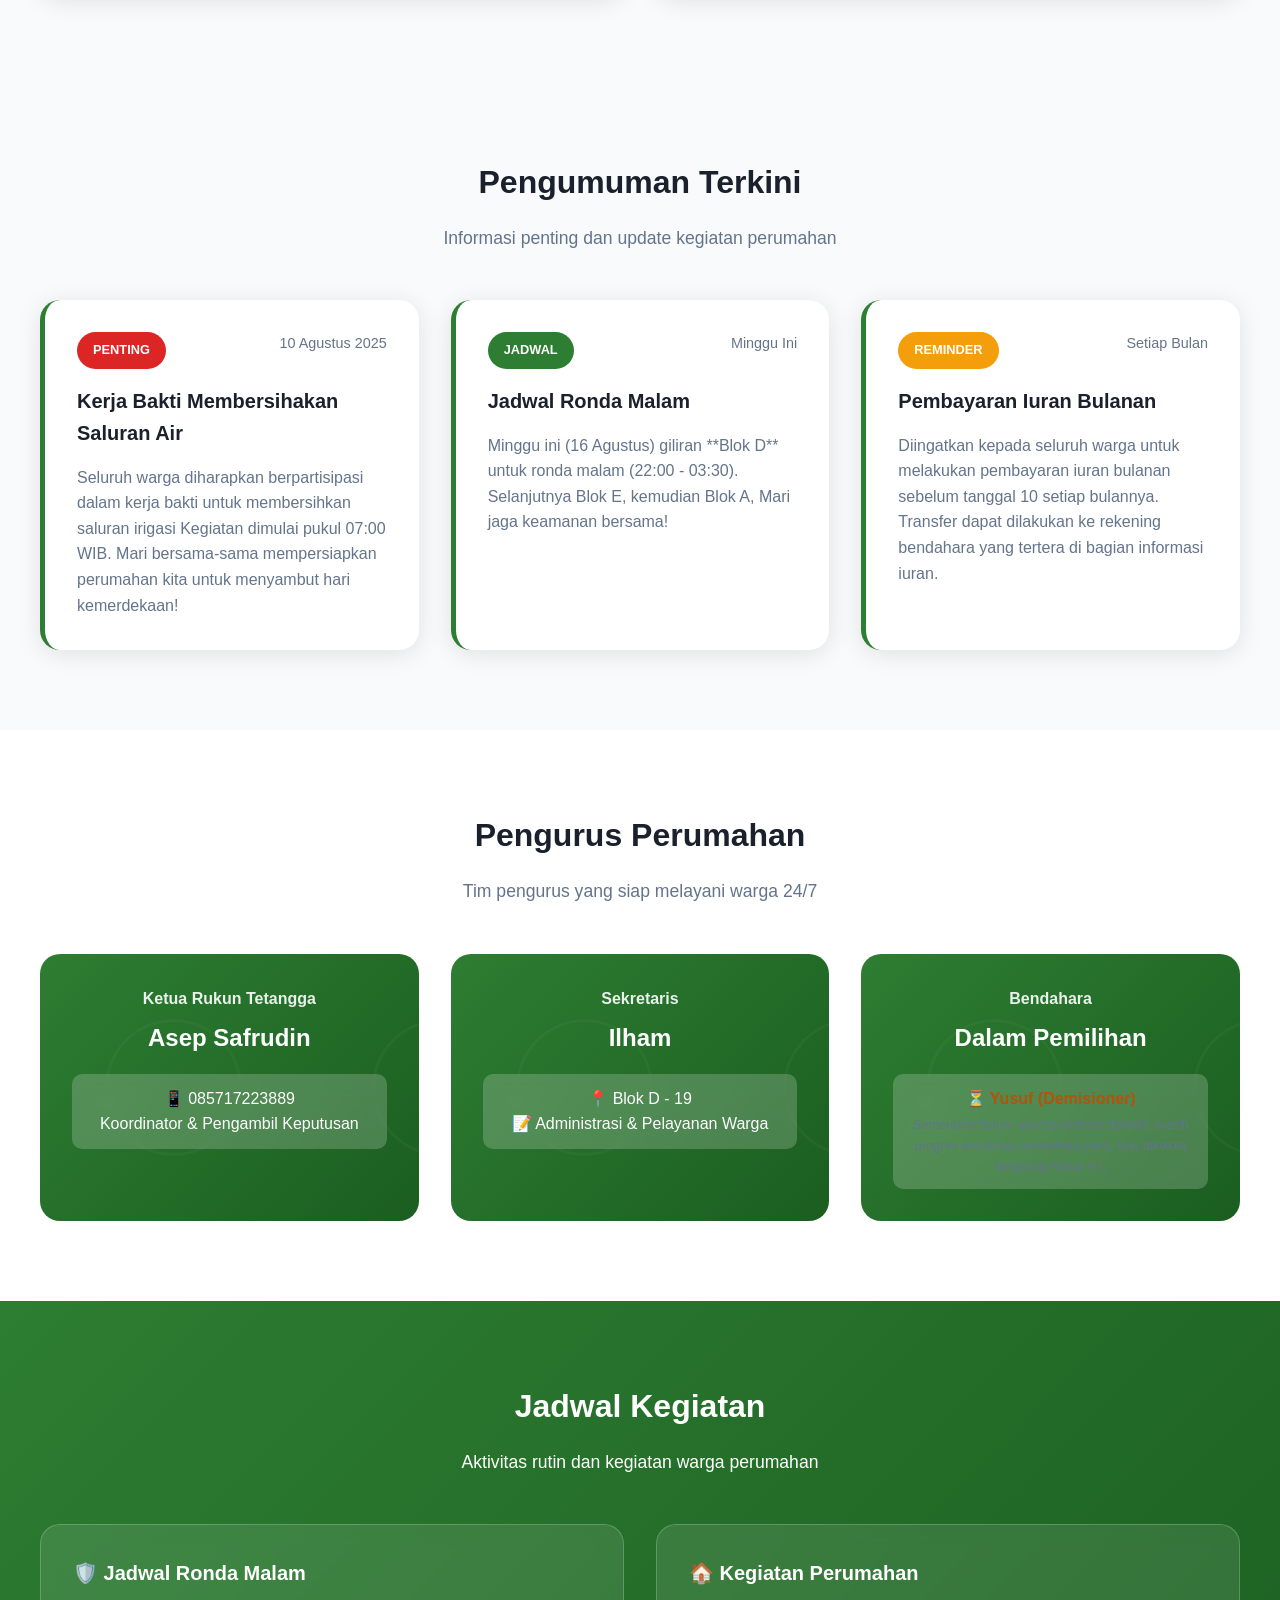
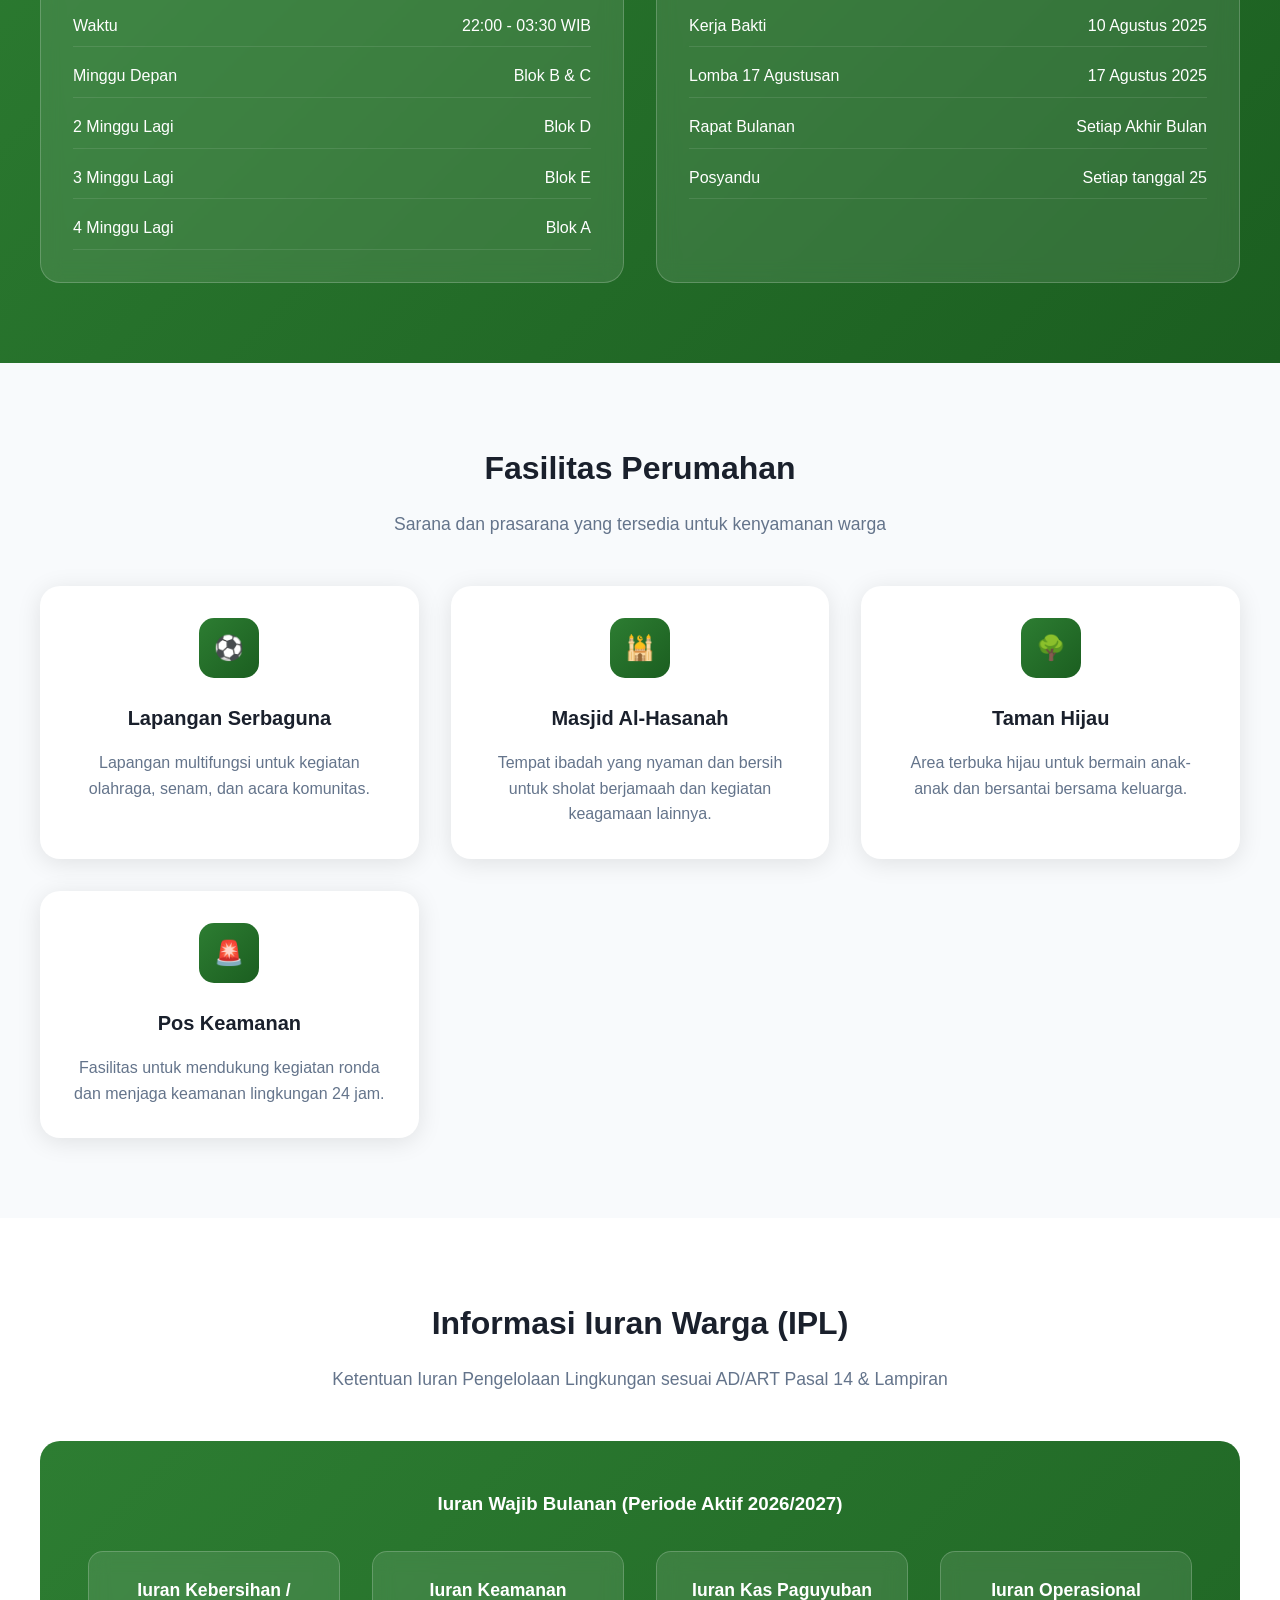
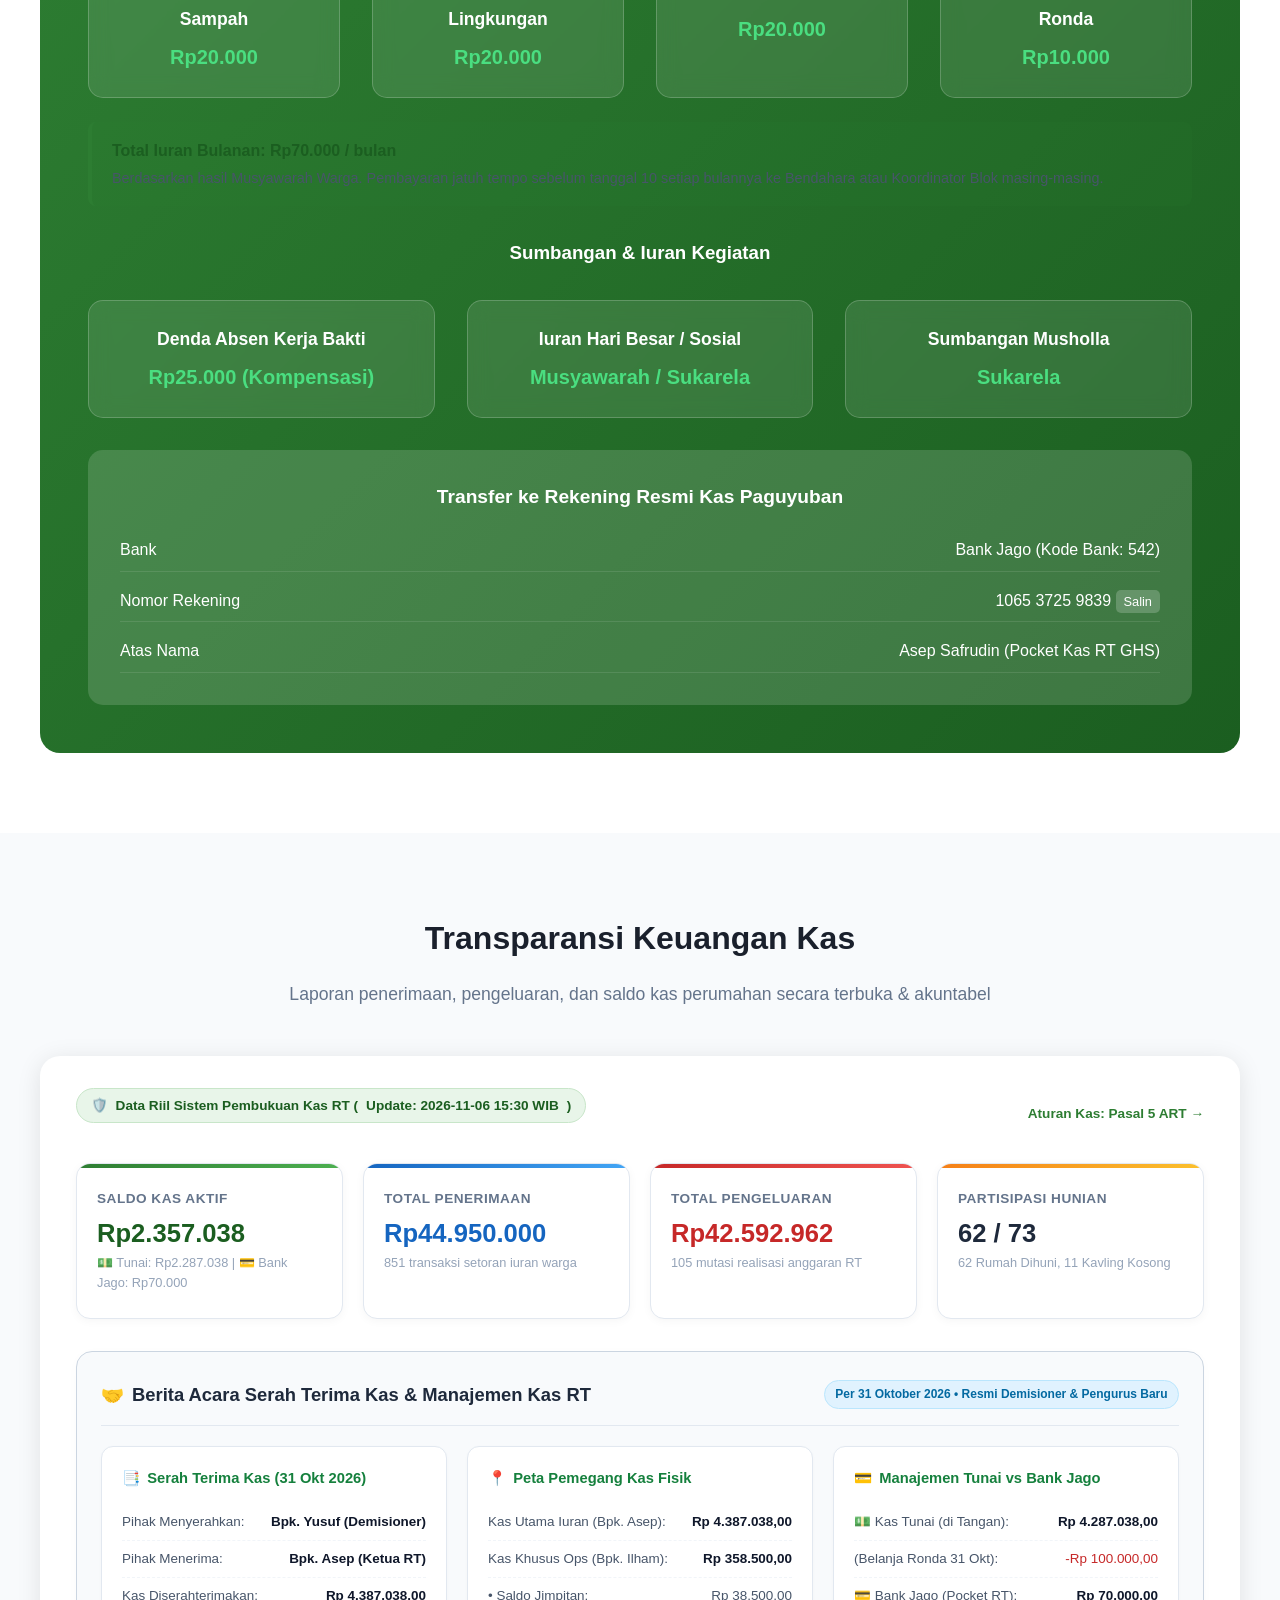
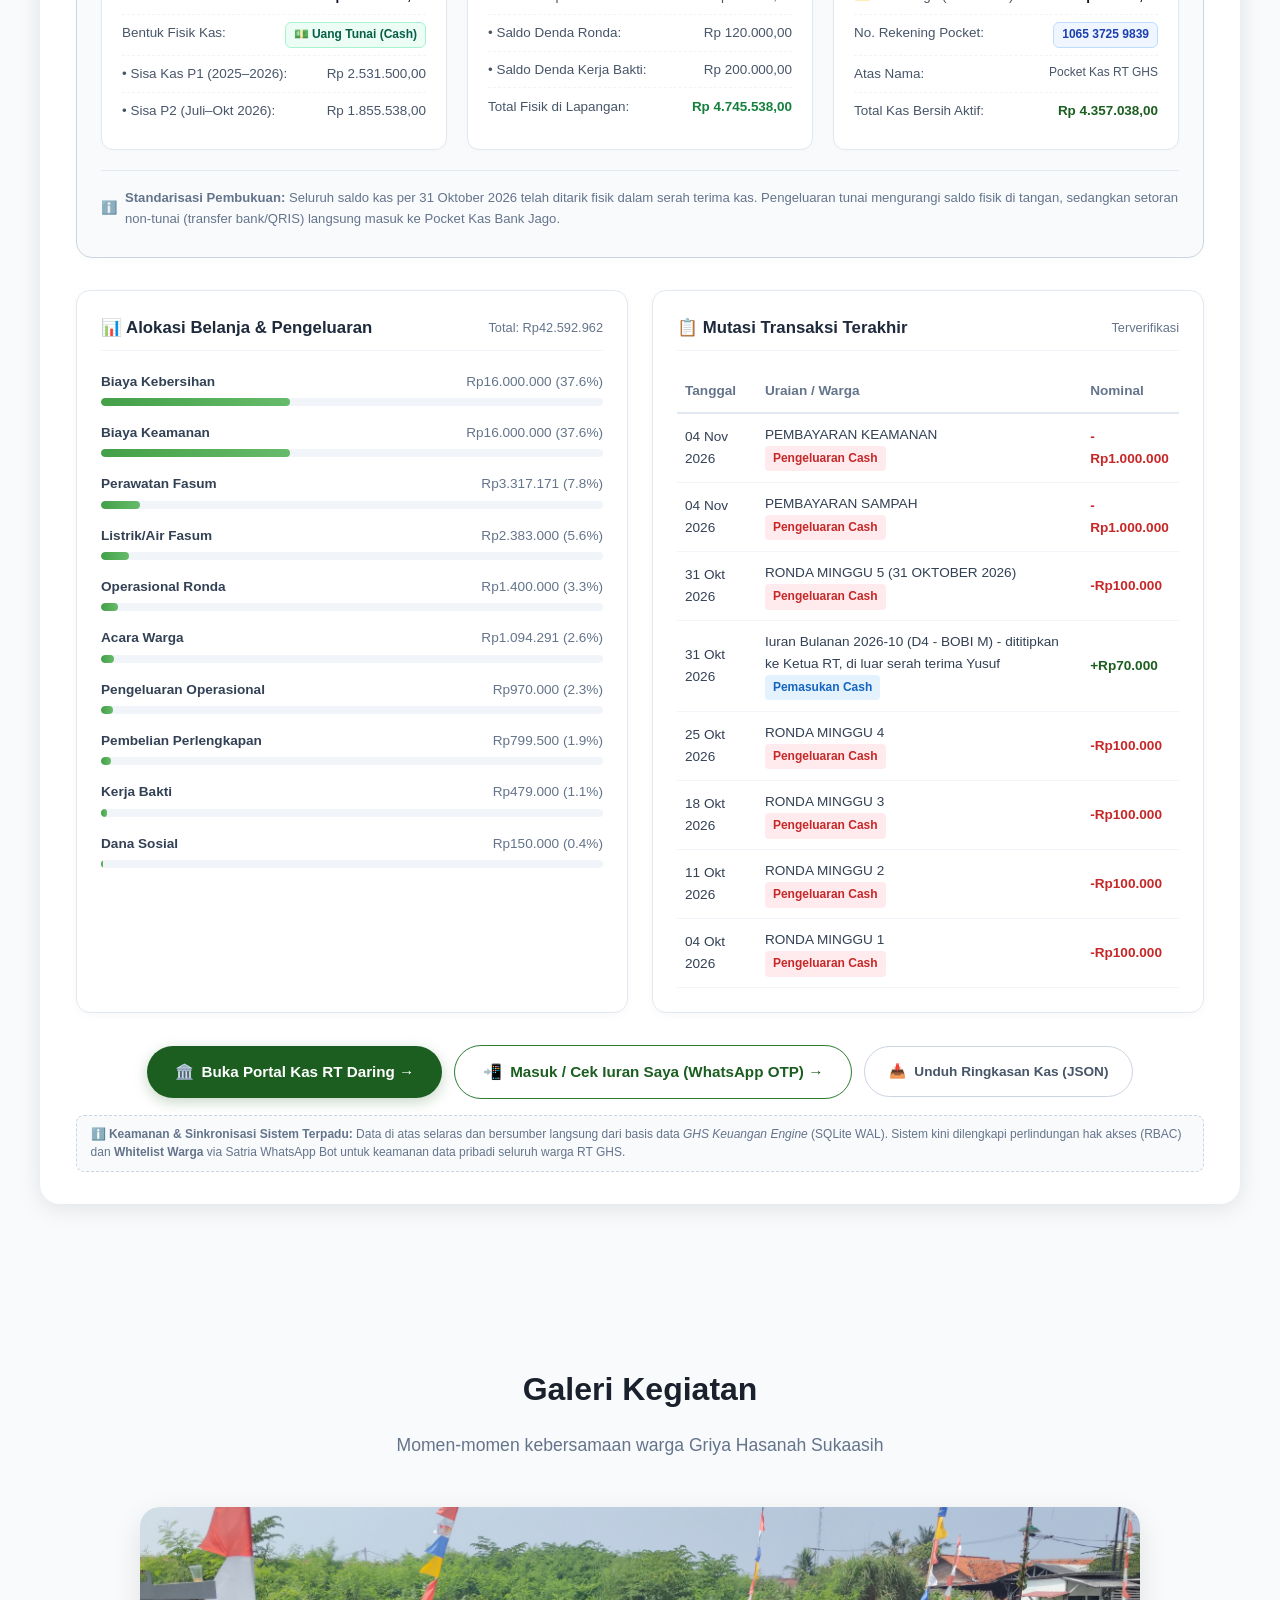
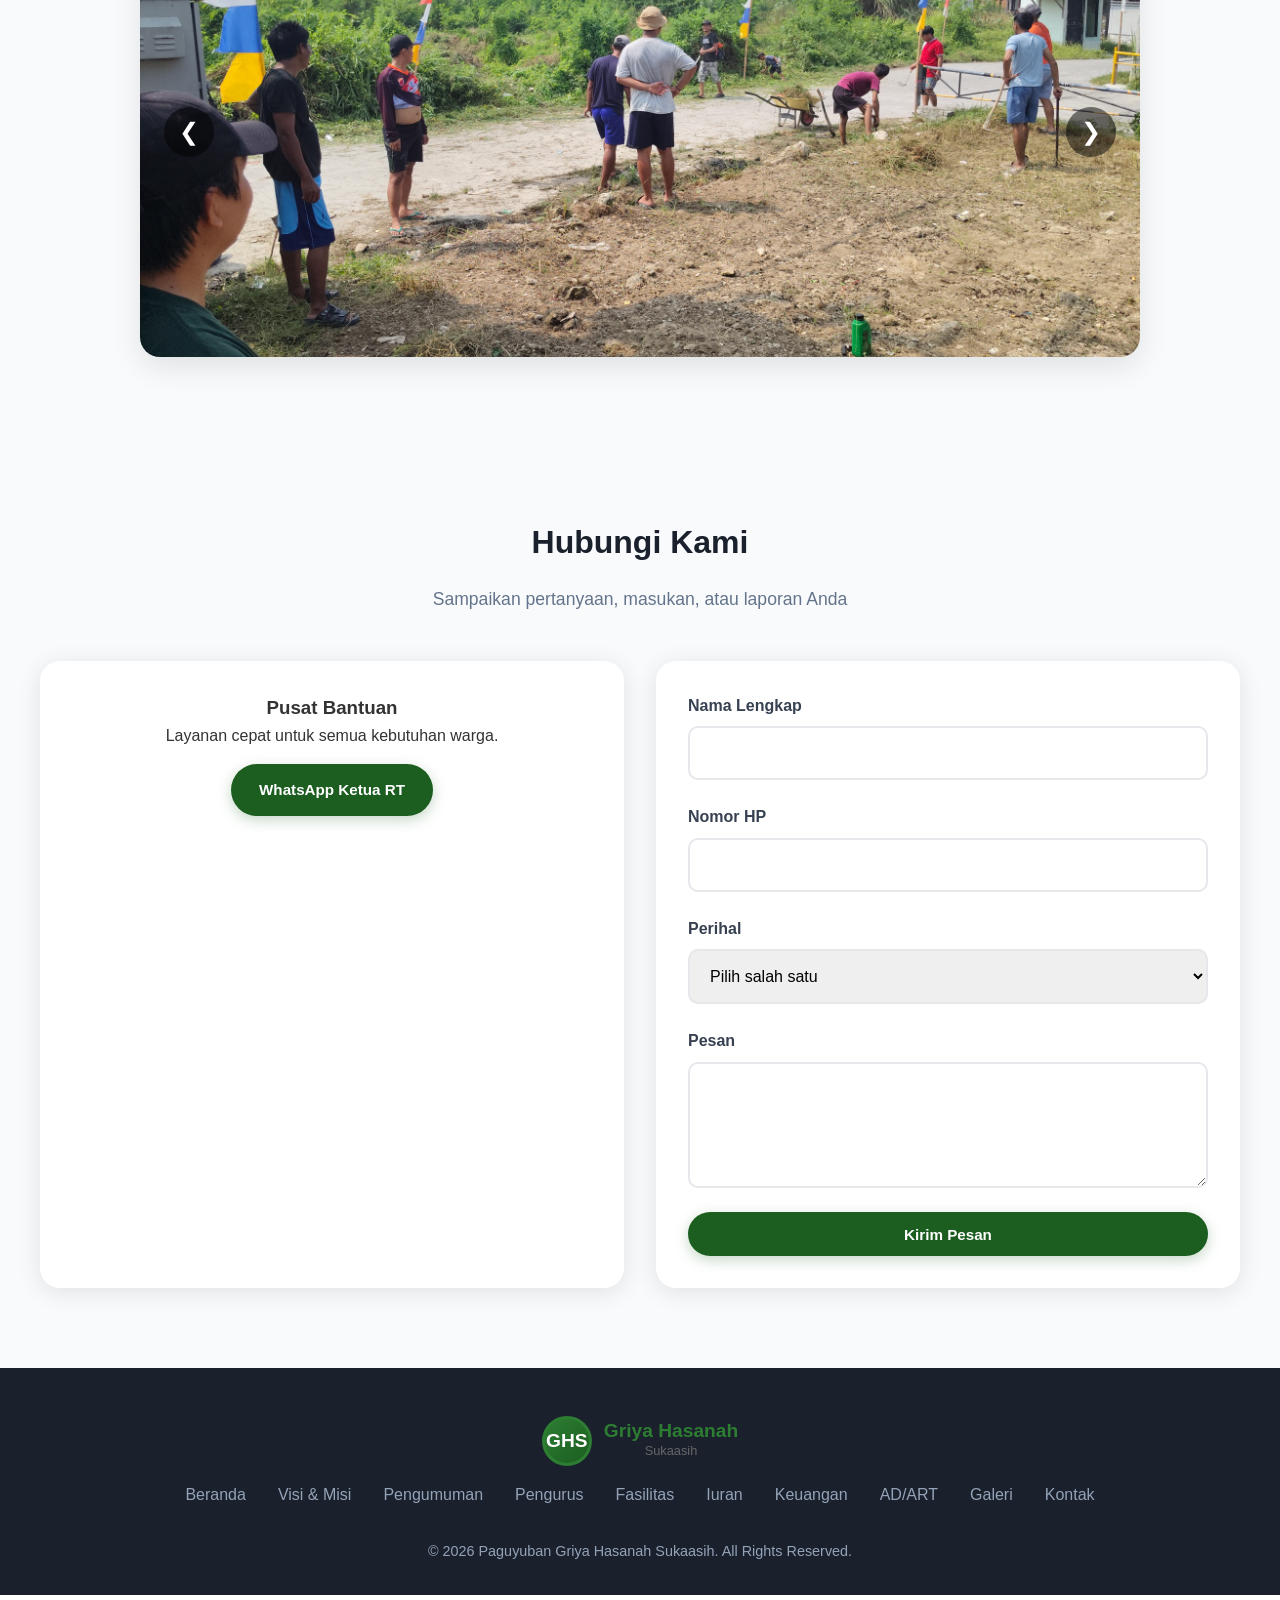
==== commit 8c1e63b2: "fix(finance): sinkronkan saldo bersih riil 2.357.038 dan bersihkan transaksi void" ====
--- a/index.html
+++ b/index.html
@@ -349,13 +349,13 @@
                 <div class="finance-stats-grid">
                     <div class="finance-stat-card saldo">
                         <div class="label">Saldo Kas Aktif</div>
-                        <div class="amount" id="stat-saldo-kas">Rp2.427.038</div>
-                        <div class="sub-detail" id="stat-saldo-sub">💵 Tunai: Rp2.427.038 | 💳 Bank Jago: Rp0</div>
+                        <div class="amount" id="stat-saldo-kas">Rp2.357.038</div>
+                        <div class="sub-detail" id="stat-saldo-sub">💵 Tunai: Rp2.287.038 | 💳 Bank Jago: Rp70.000</div>
                     </div>
                     <div class="finance-stat-card masuk">
                         <div class="label">Total Penerimaan</div>
-                        <div class="amount" id="stat-total-masuk">Rp45.020.000</div>
-                        <div class="sub-detail" id="stat-sub-masuk">852 transaksi setoran iuran warga</div>
+                        <div class="amount" id="stat-total-masuk">Rp44.950.000</div>
+                        <div class="sub-detail" id="stat-sub-masuk">851 transaksi setoran iuran warga</div>
                     </div>
                     <div class="finance-stat-card keluar">
                         <div class="label">Total Pengeluaran</div>
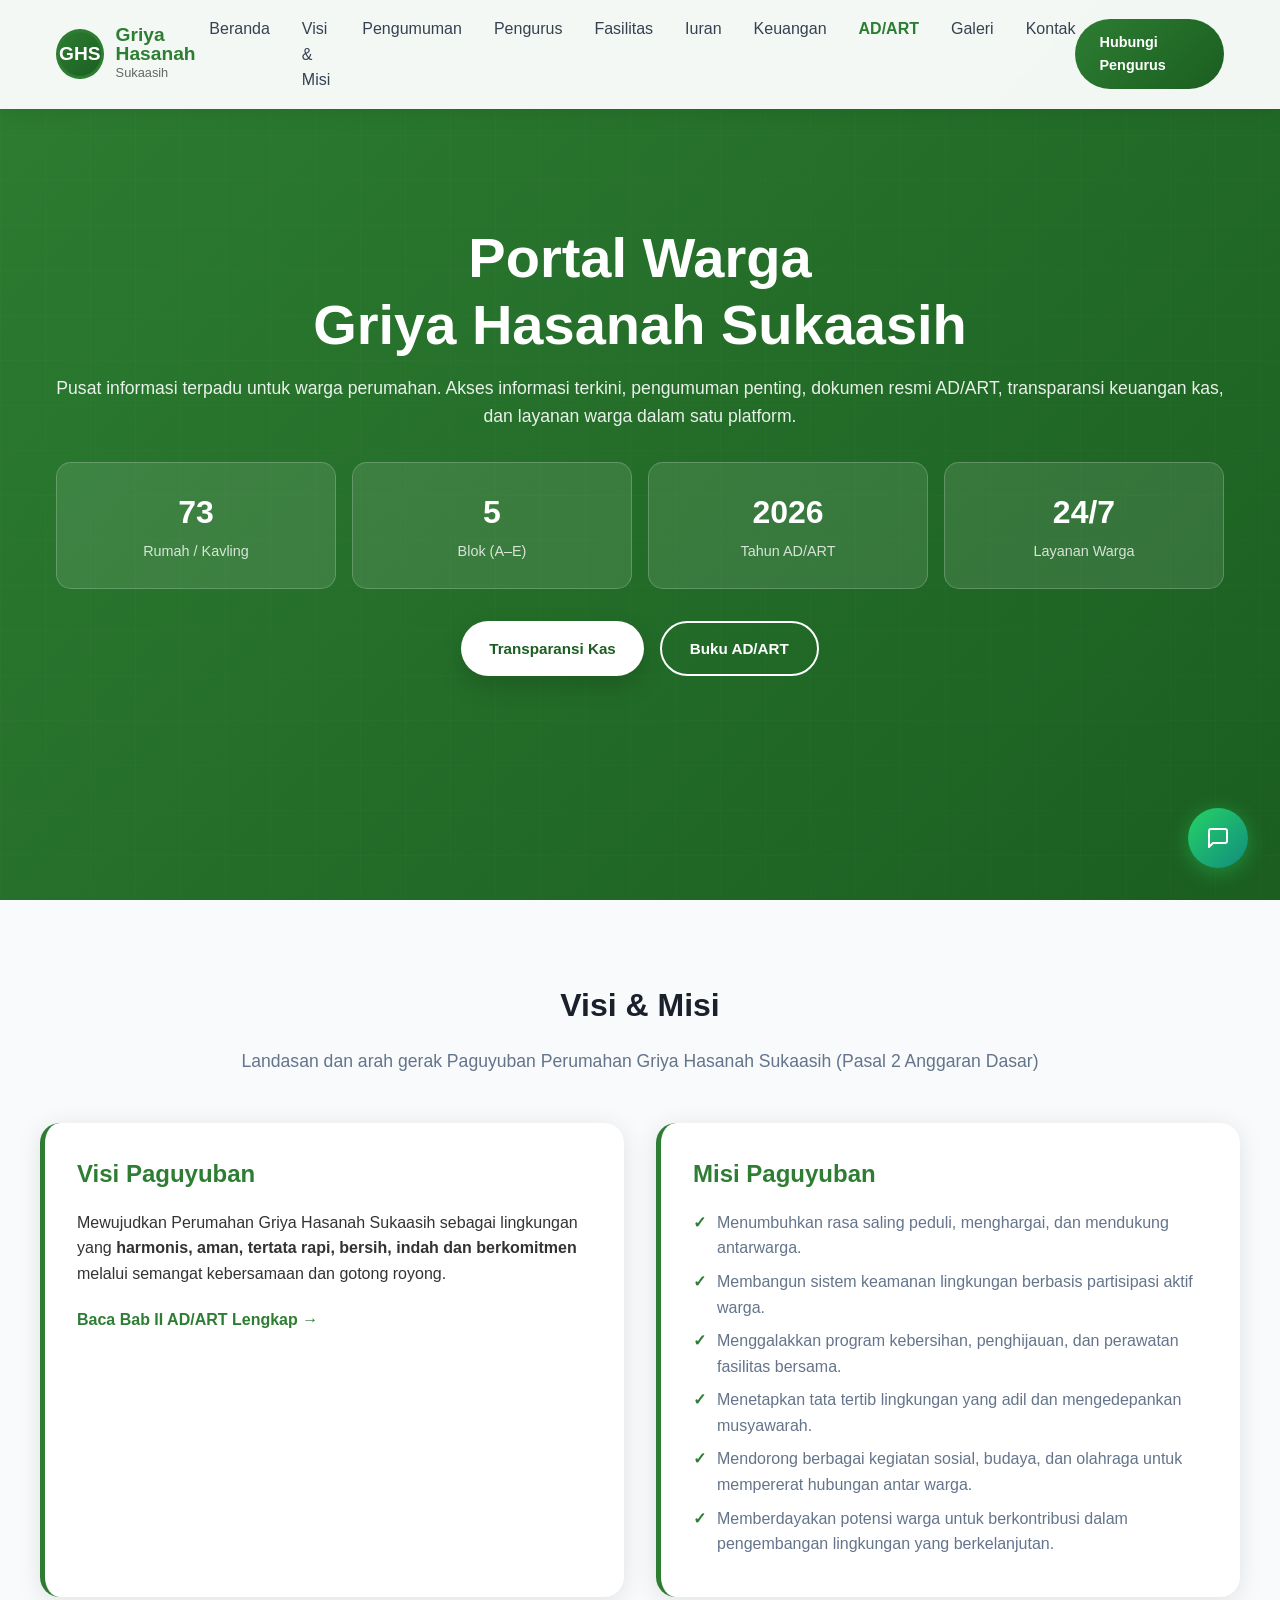
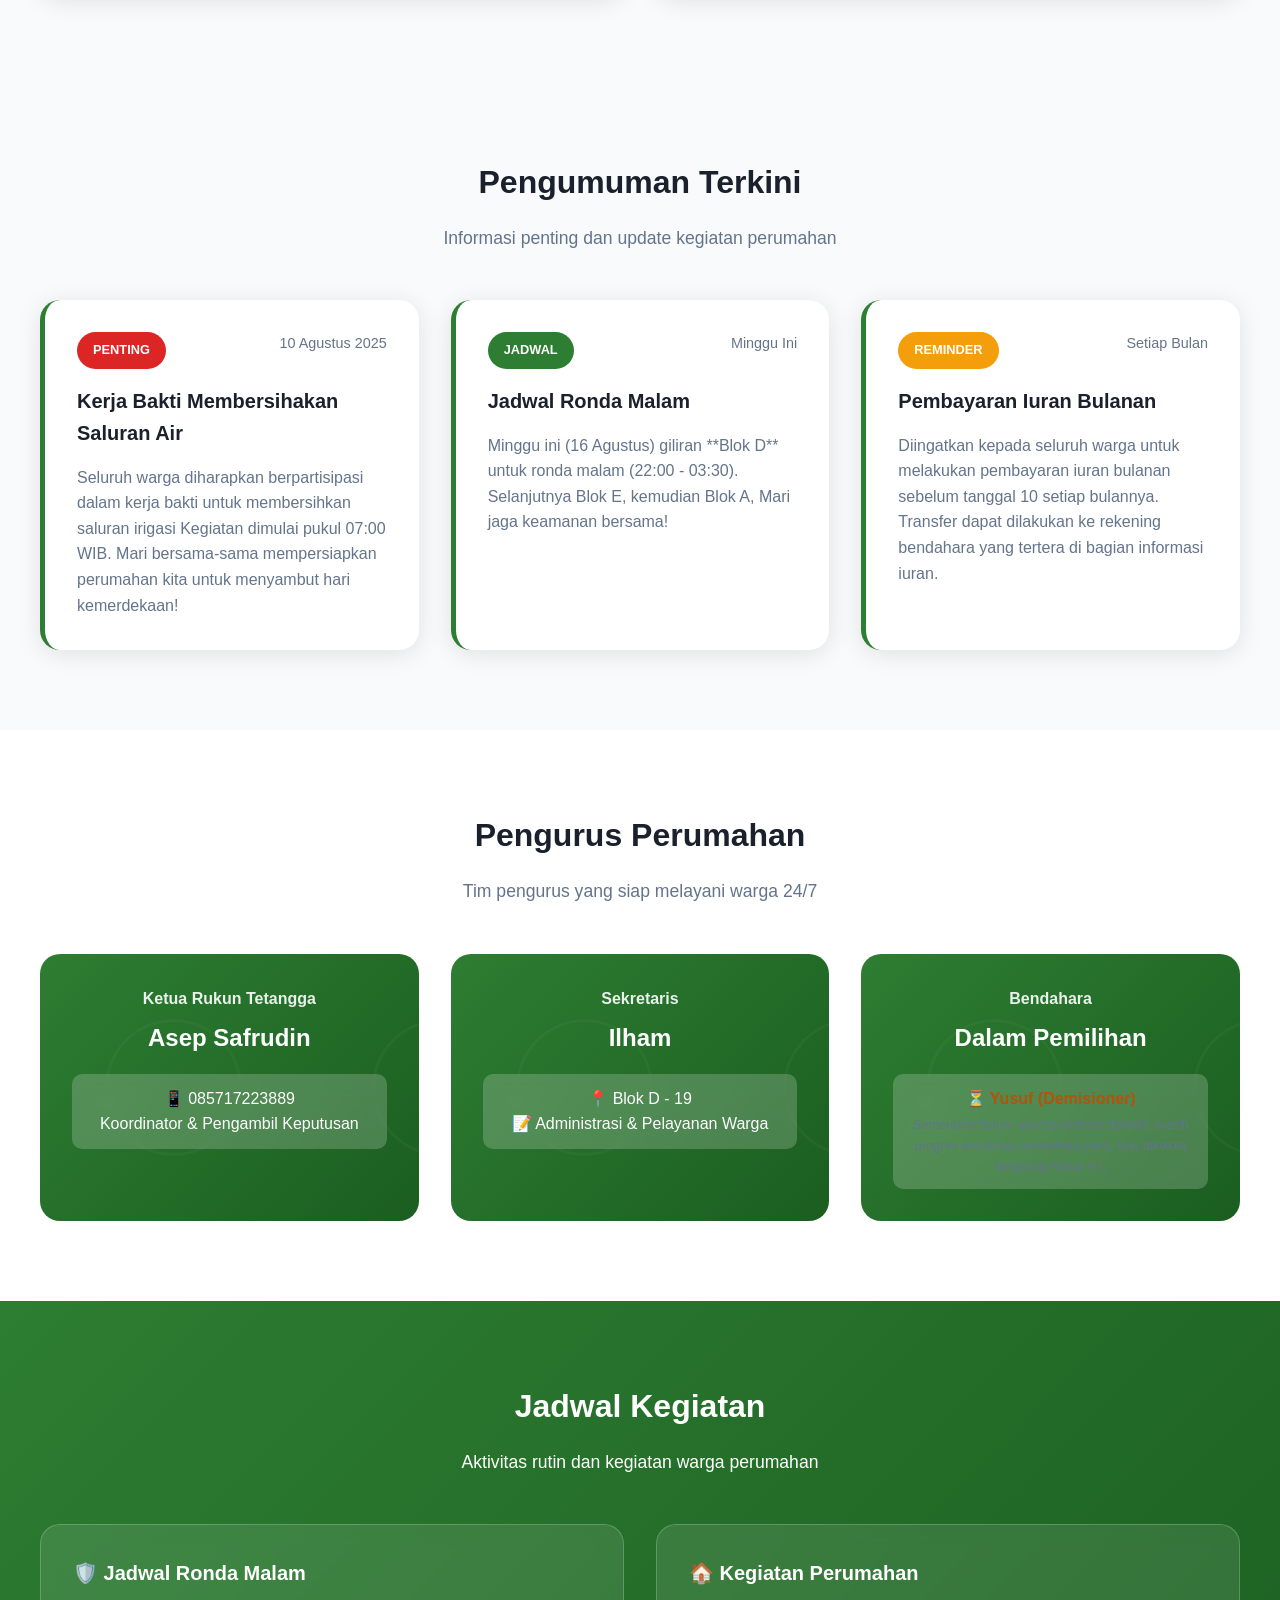
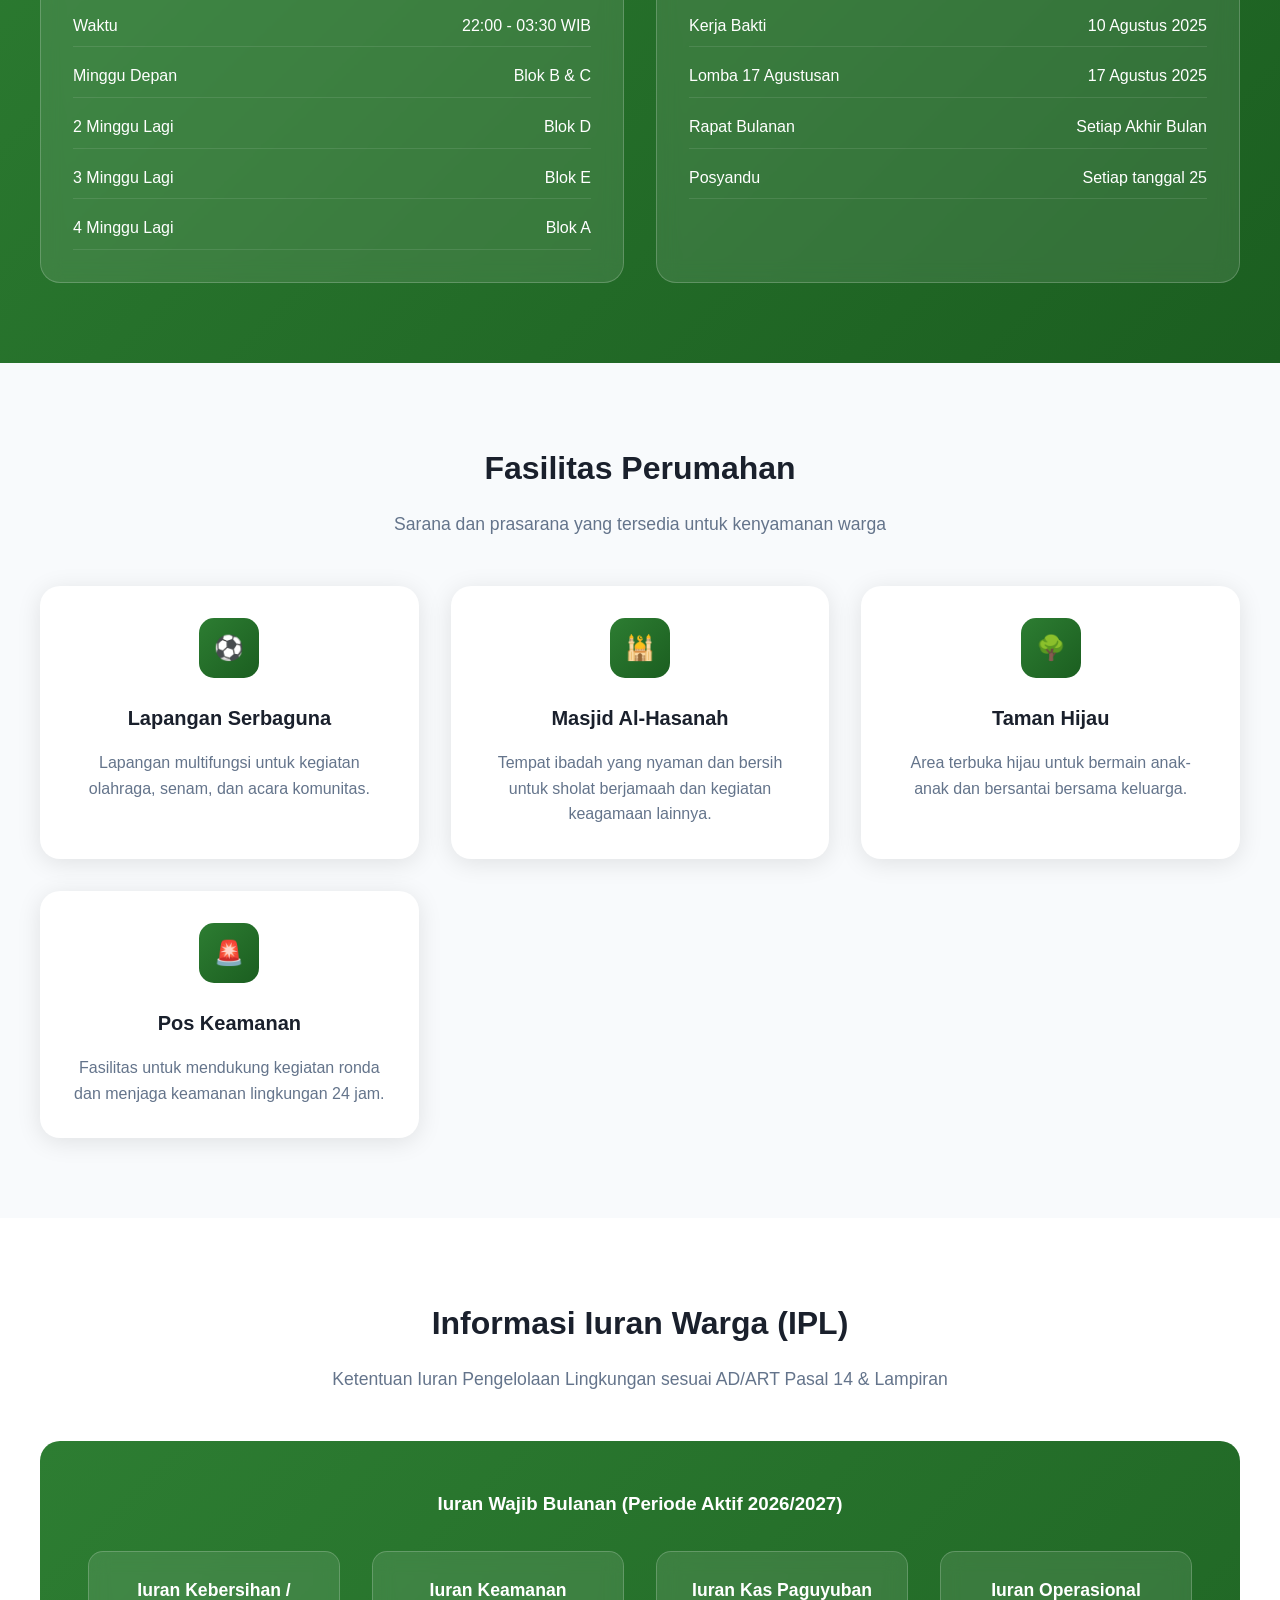
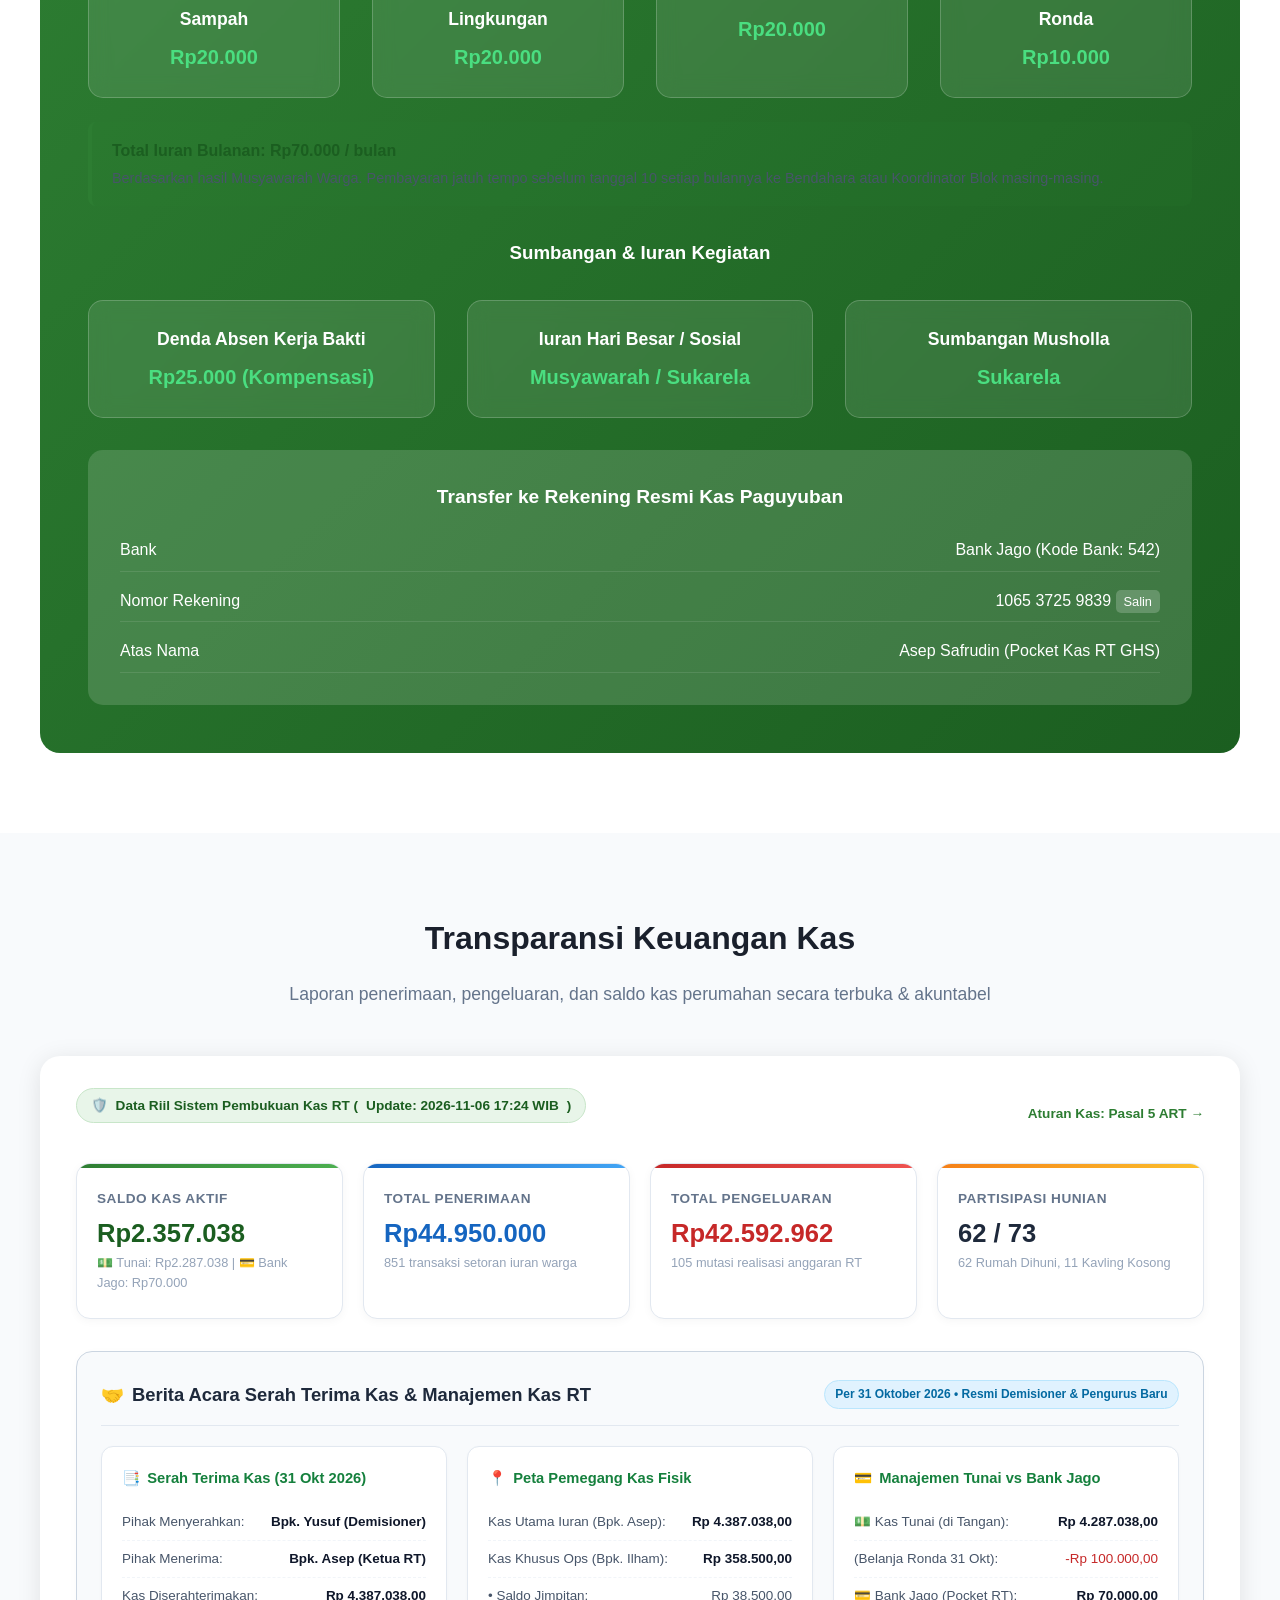
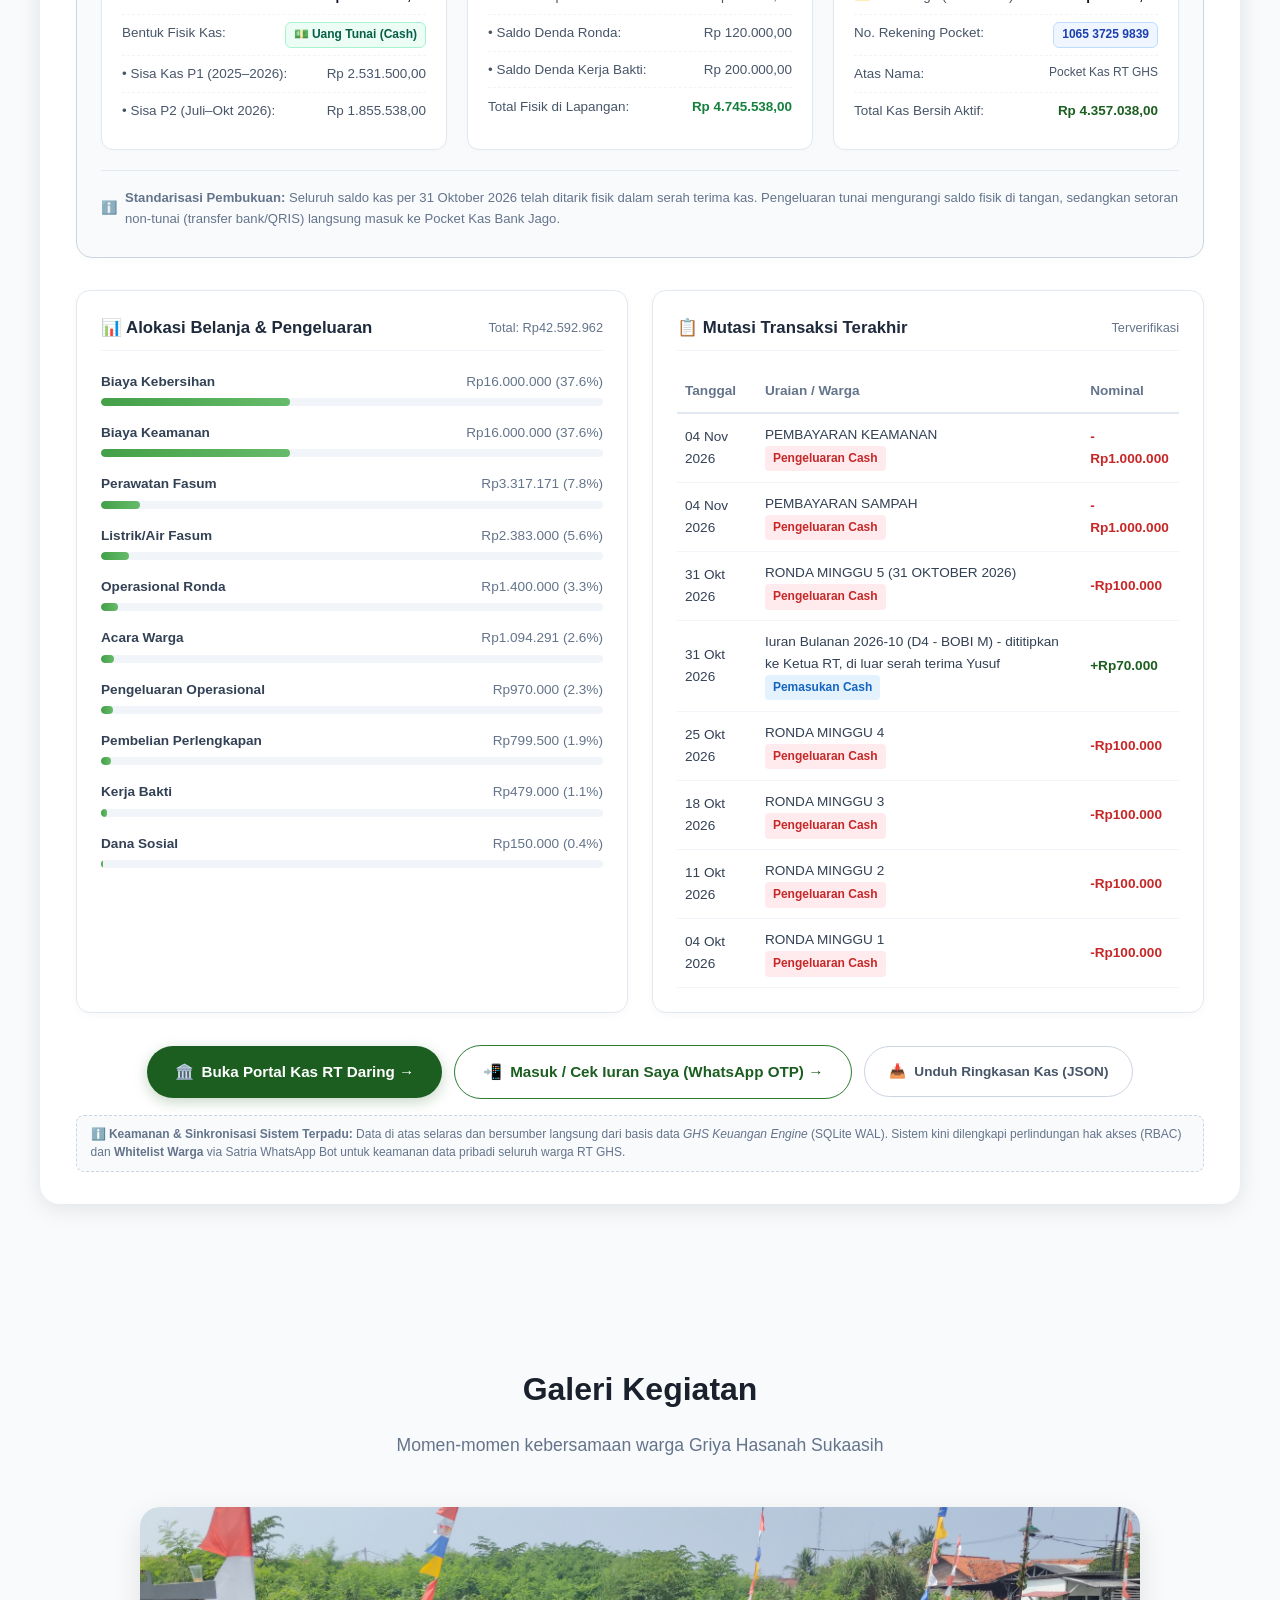
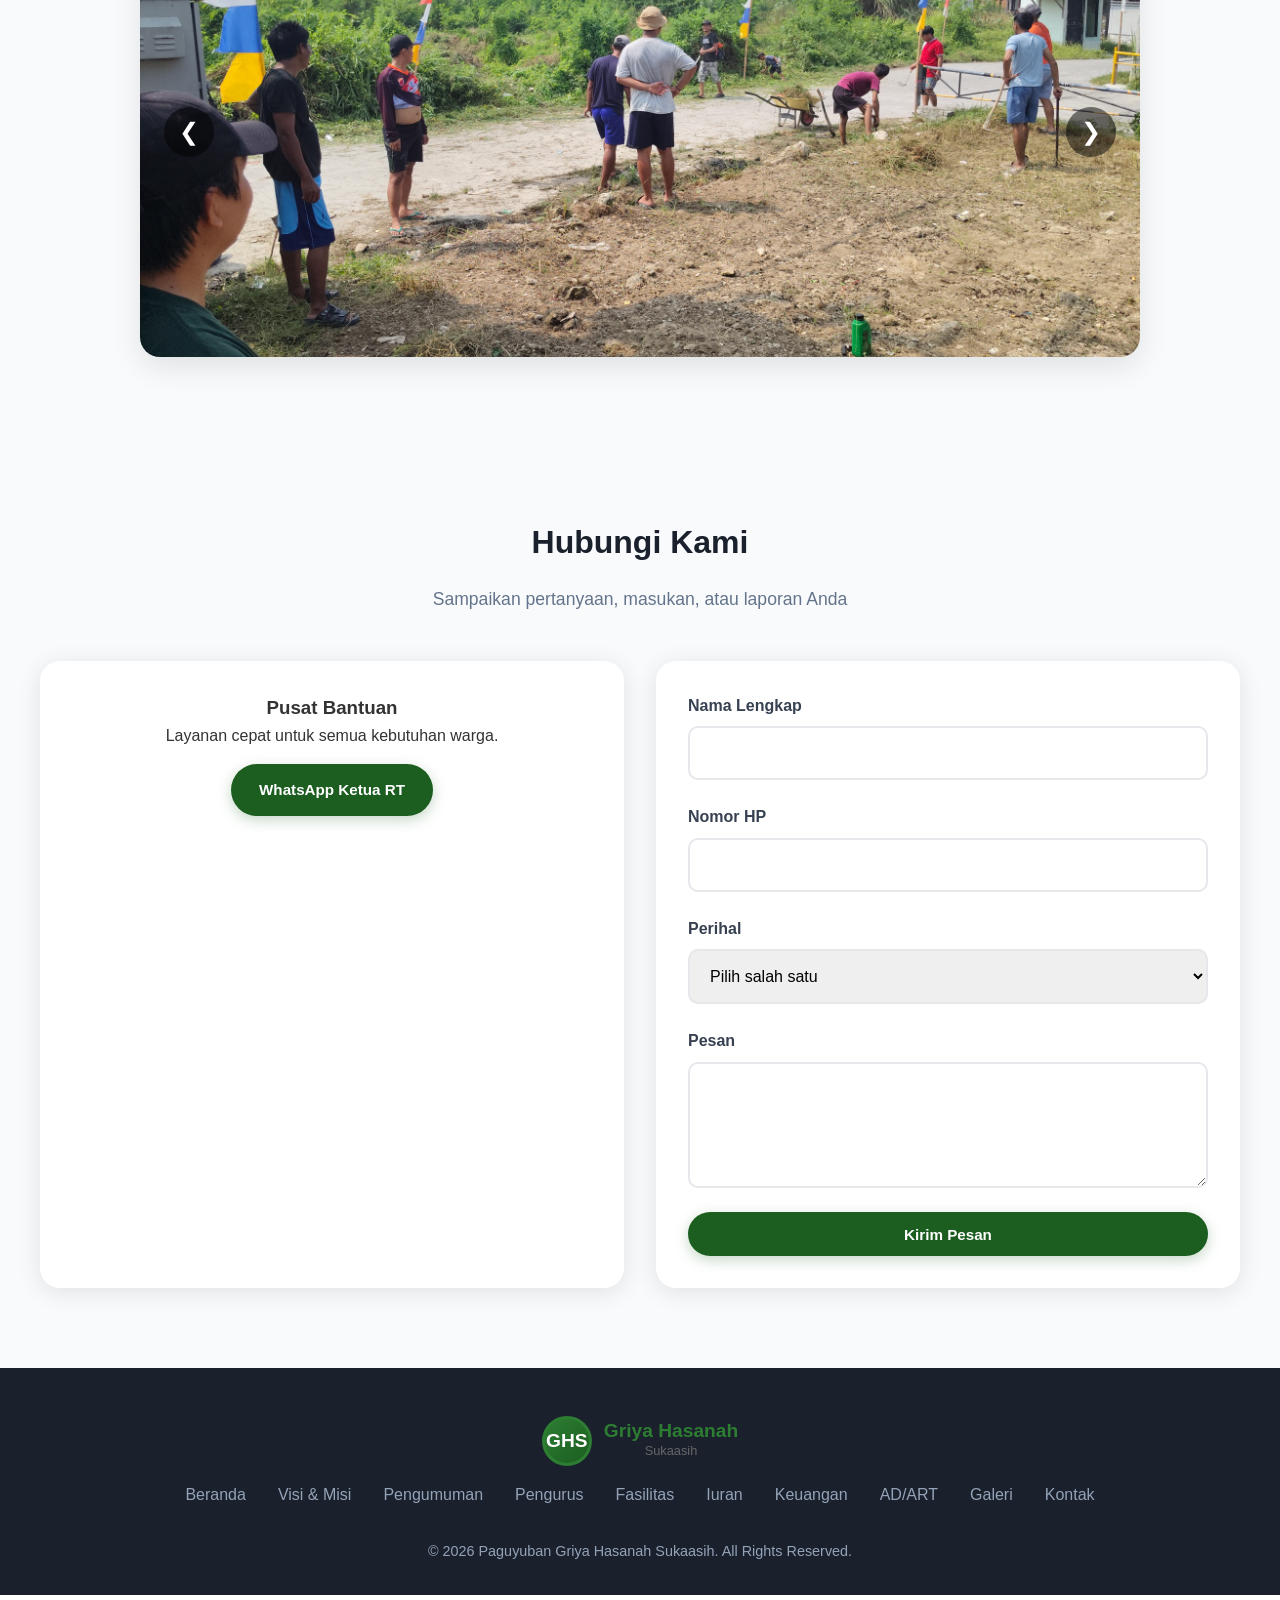
==== commit c7007291: "fix(tunnel): update link portal kas rt ke quick tunnel aktif tutorials-completing-irrigation-alexand" ====
--- a/index.html
+++ b/index.html
@@ -622,10 +622,10 @@
                 </div>
 
                 <div class="finance-footer-actions" style="display: flex; flex-wrap: wrap; gap: 0.75rem; align-items: center; margin-top: 1.5rem;">
-                    <a href="https://special-animated-specifies-jewel.trycloudflare.com" target="_blank" class="btn-primary live-portal-link">
+                    <a href="https://tutorials-completing-irrigation-alexander.trycloudflare.com" target="_blank" class="btn-primary live-portal-link">
                         <span>🏛️</span> Buka Portal Kas RT Daring &rarr;
                     </a>
-                    <a href="https://special-animated-specifies-jewel.trycloudflare.com" target="_blank" class="btn-secondary live-portal-link">
+                    <a href="https://tutorials-completing-irrigation-alexander.trycloudflare.com" target="_blank" class="btn-secondary live-portal-link">
                         <span>📲</span> Masuk / Cek Iuran Saya (WhatsApp OTP) &rarr;
                     </a>
                     <a href="data/finance_summary.json" target="_blank" class="btn-data">
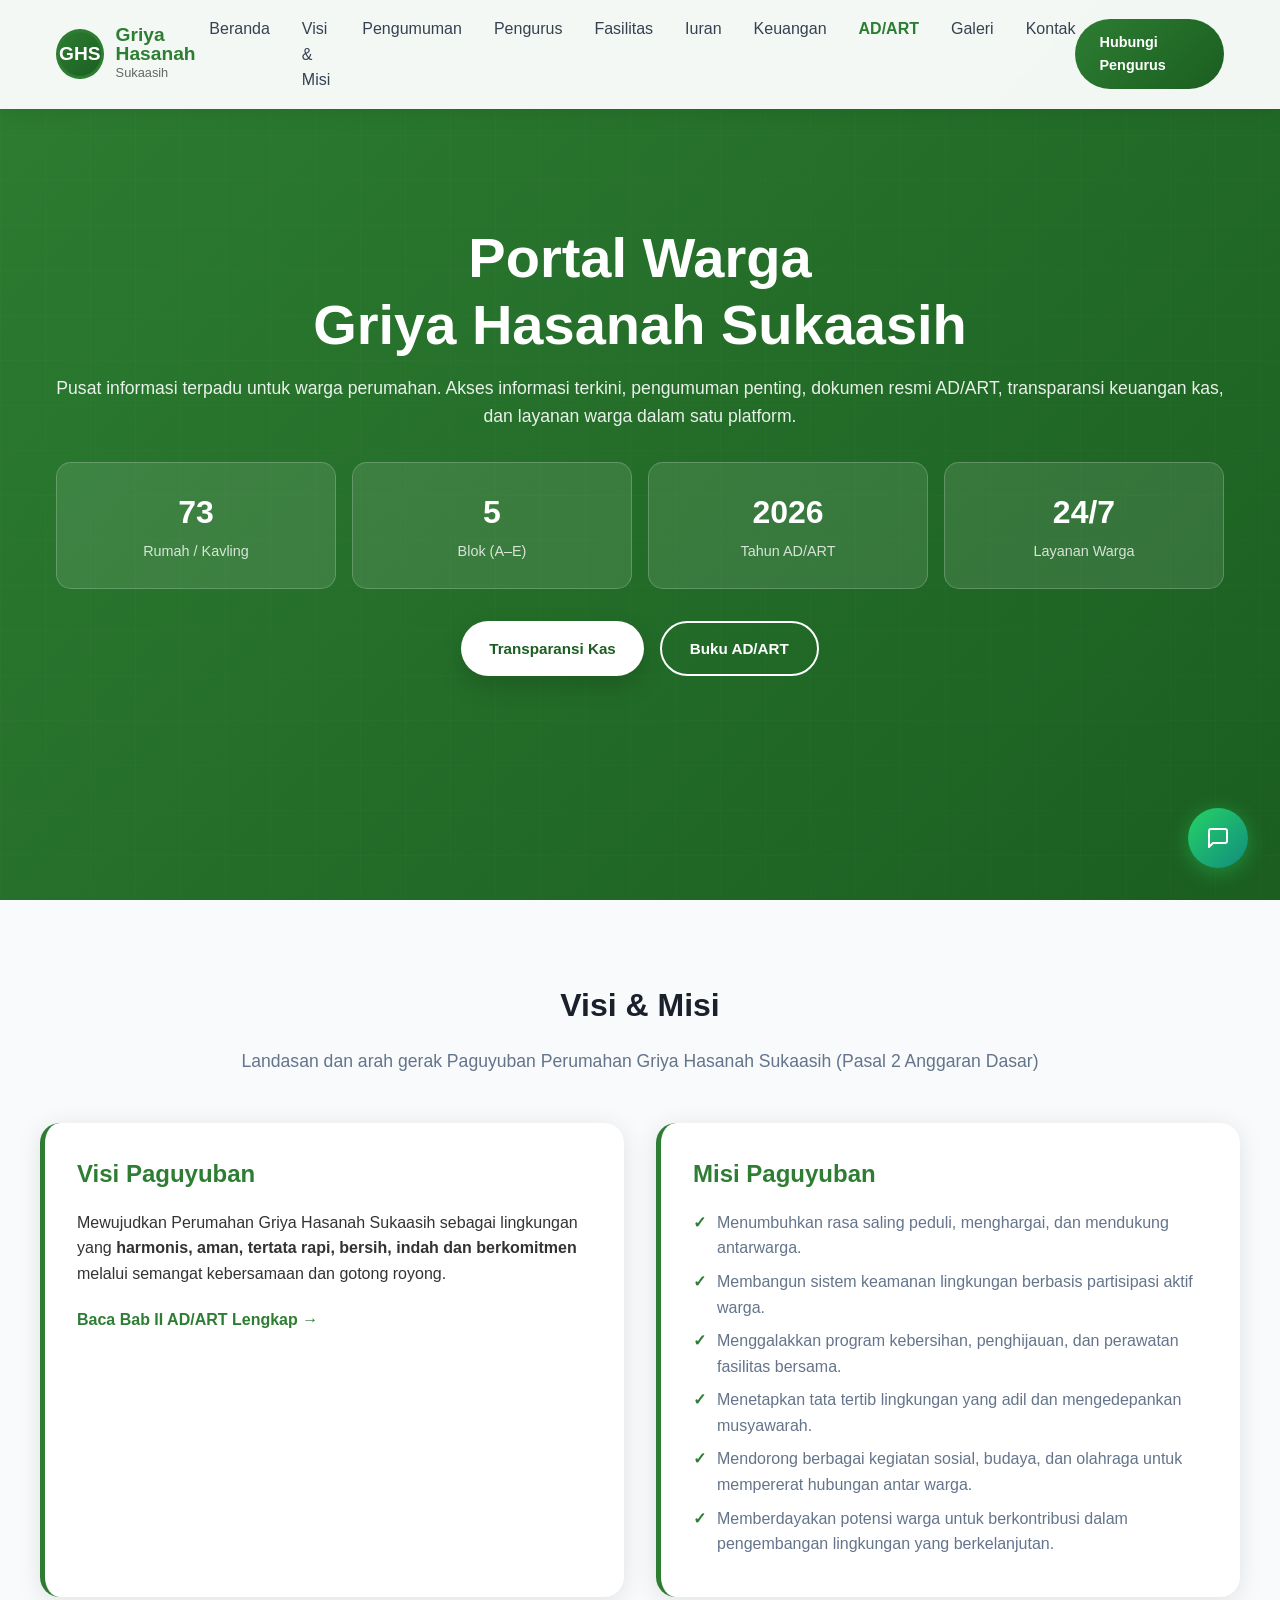
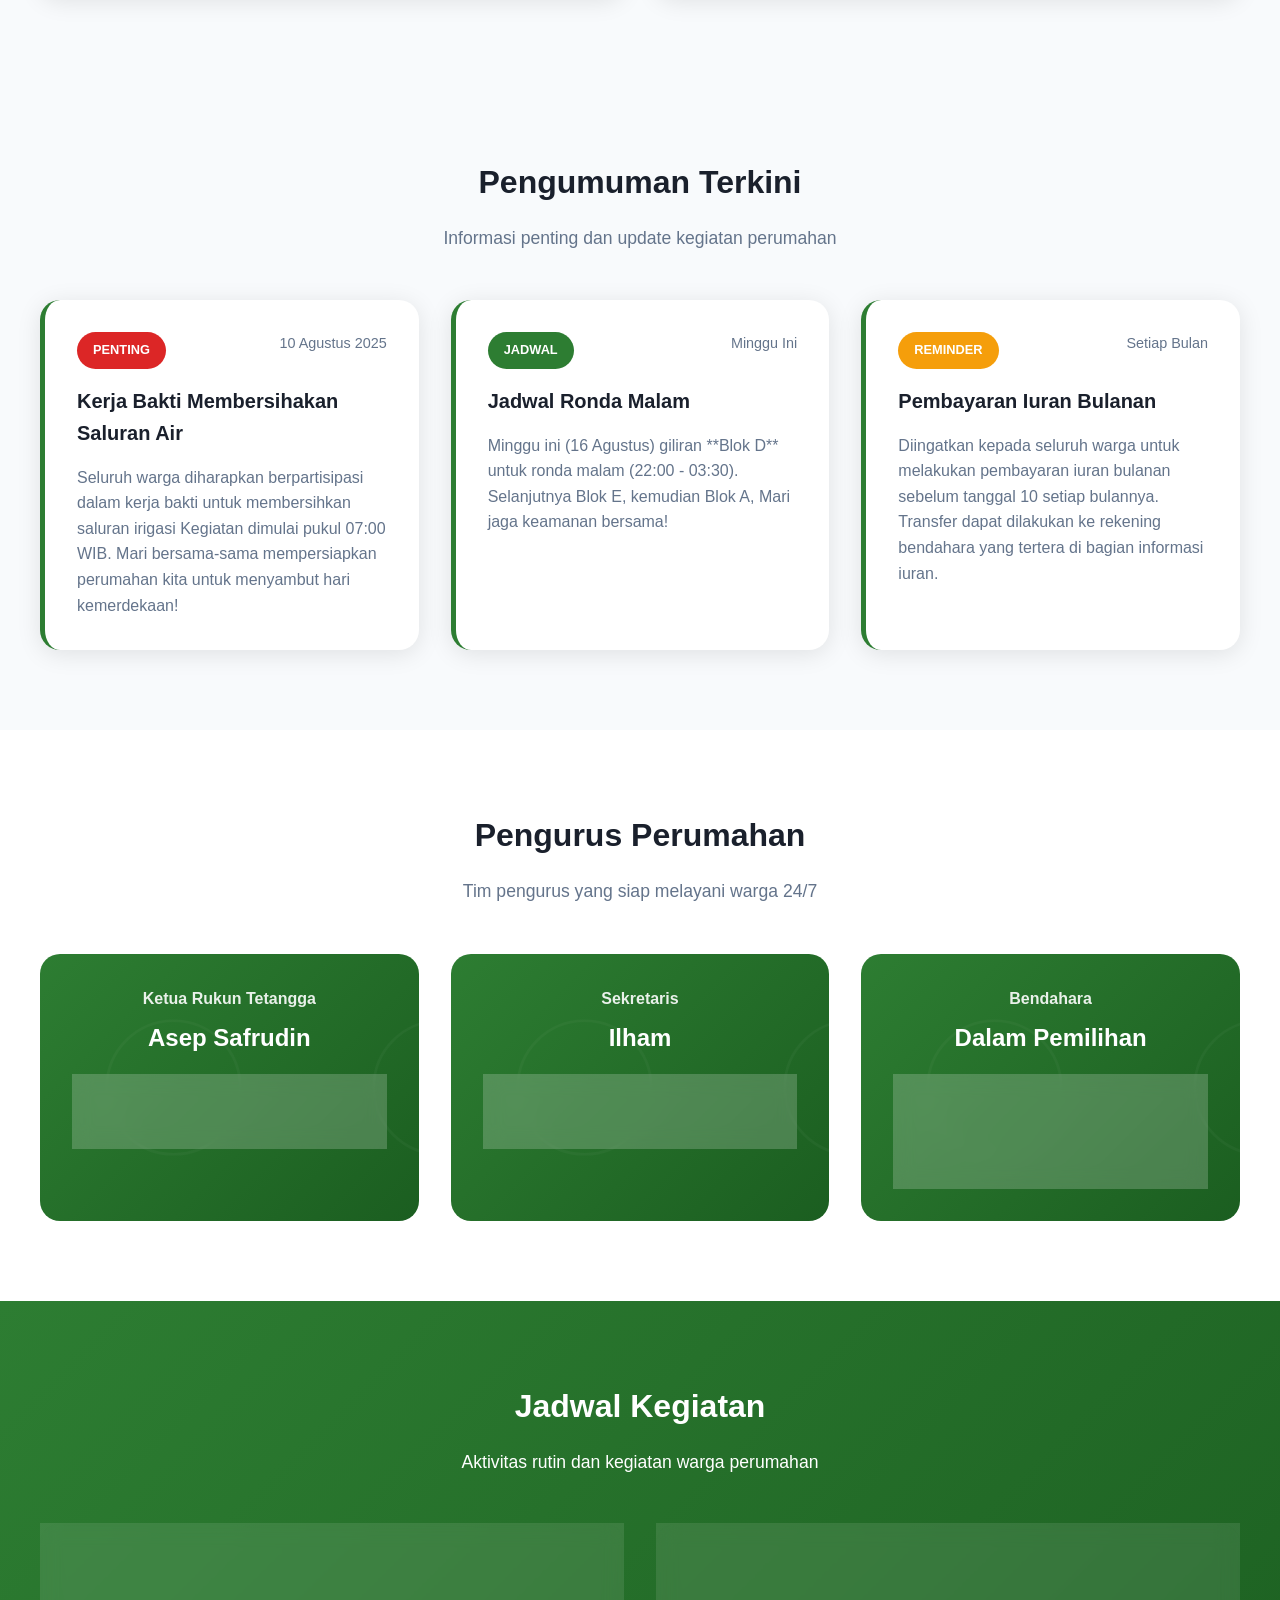
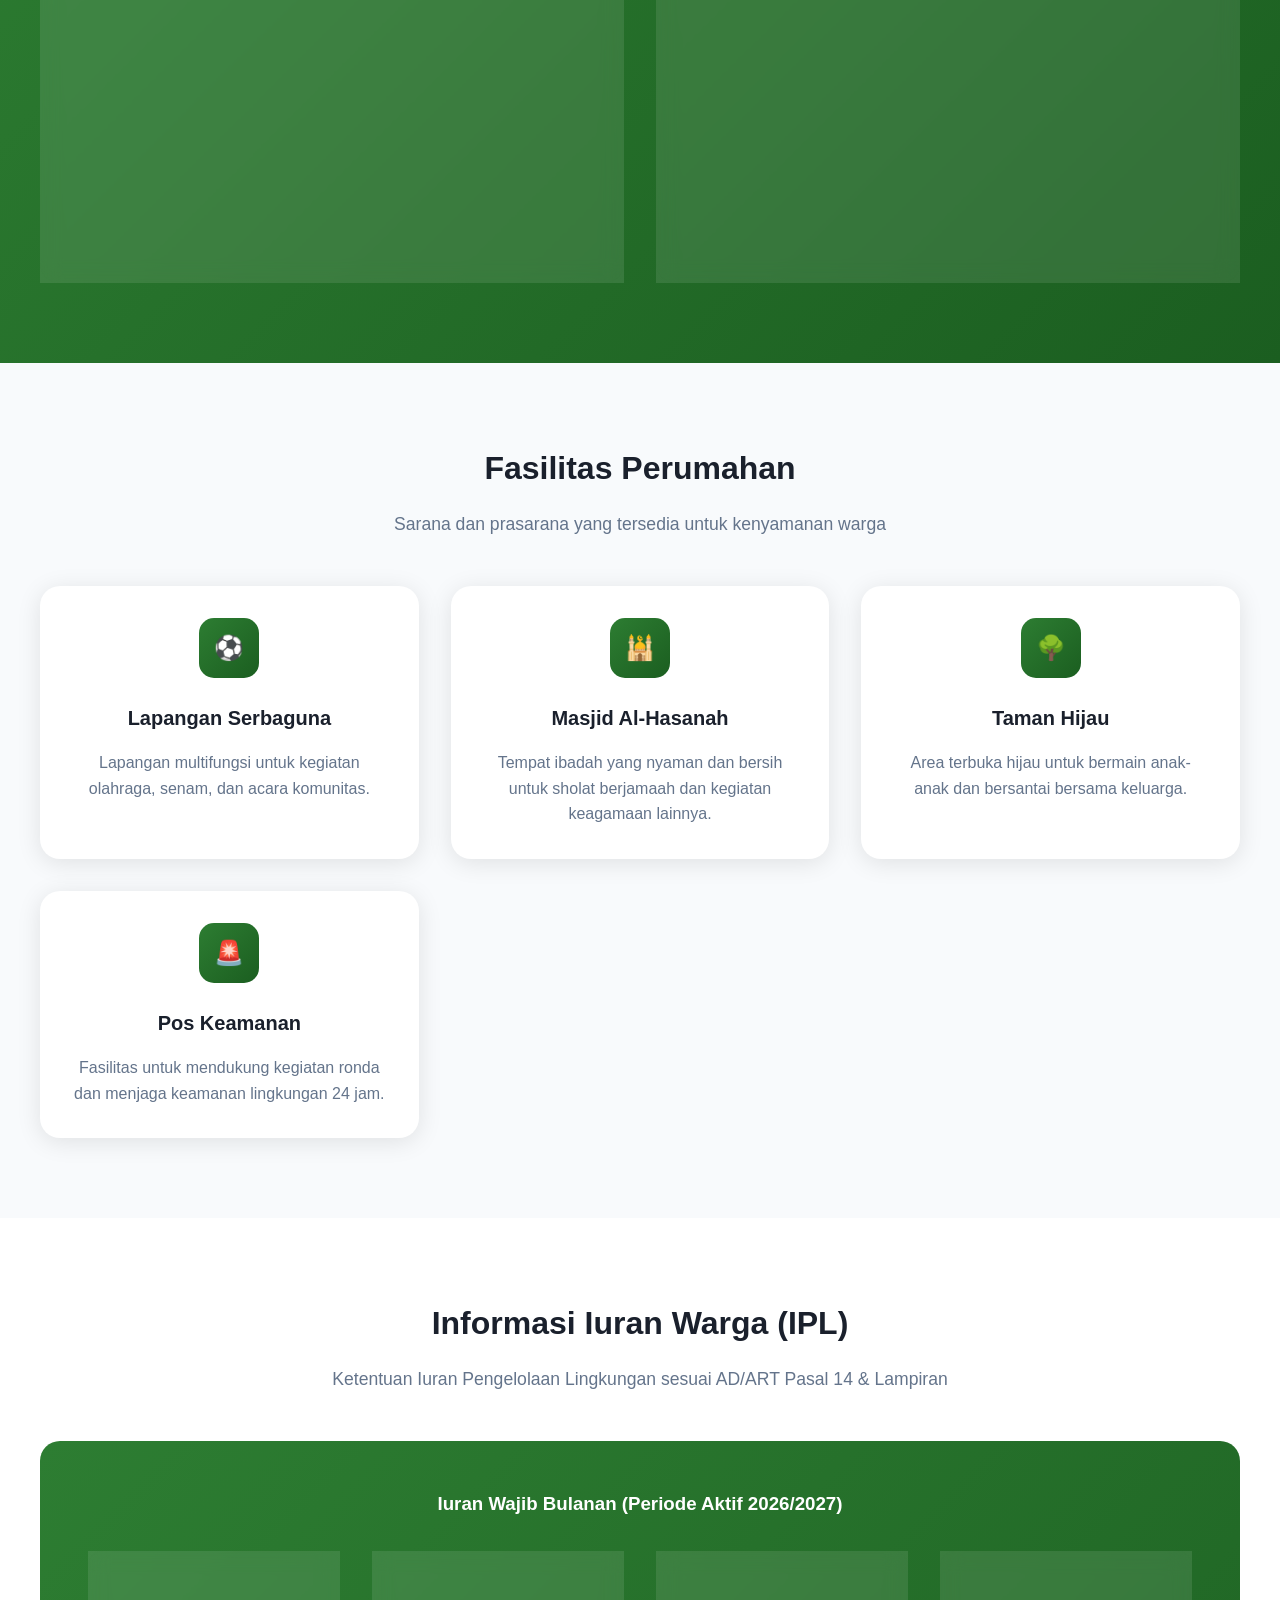
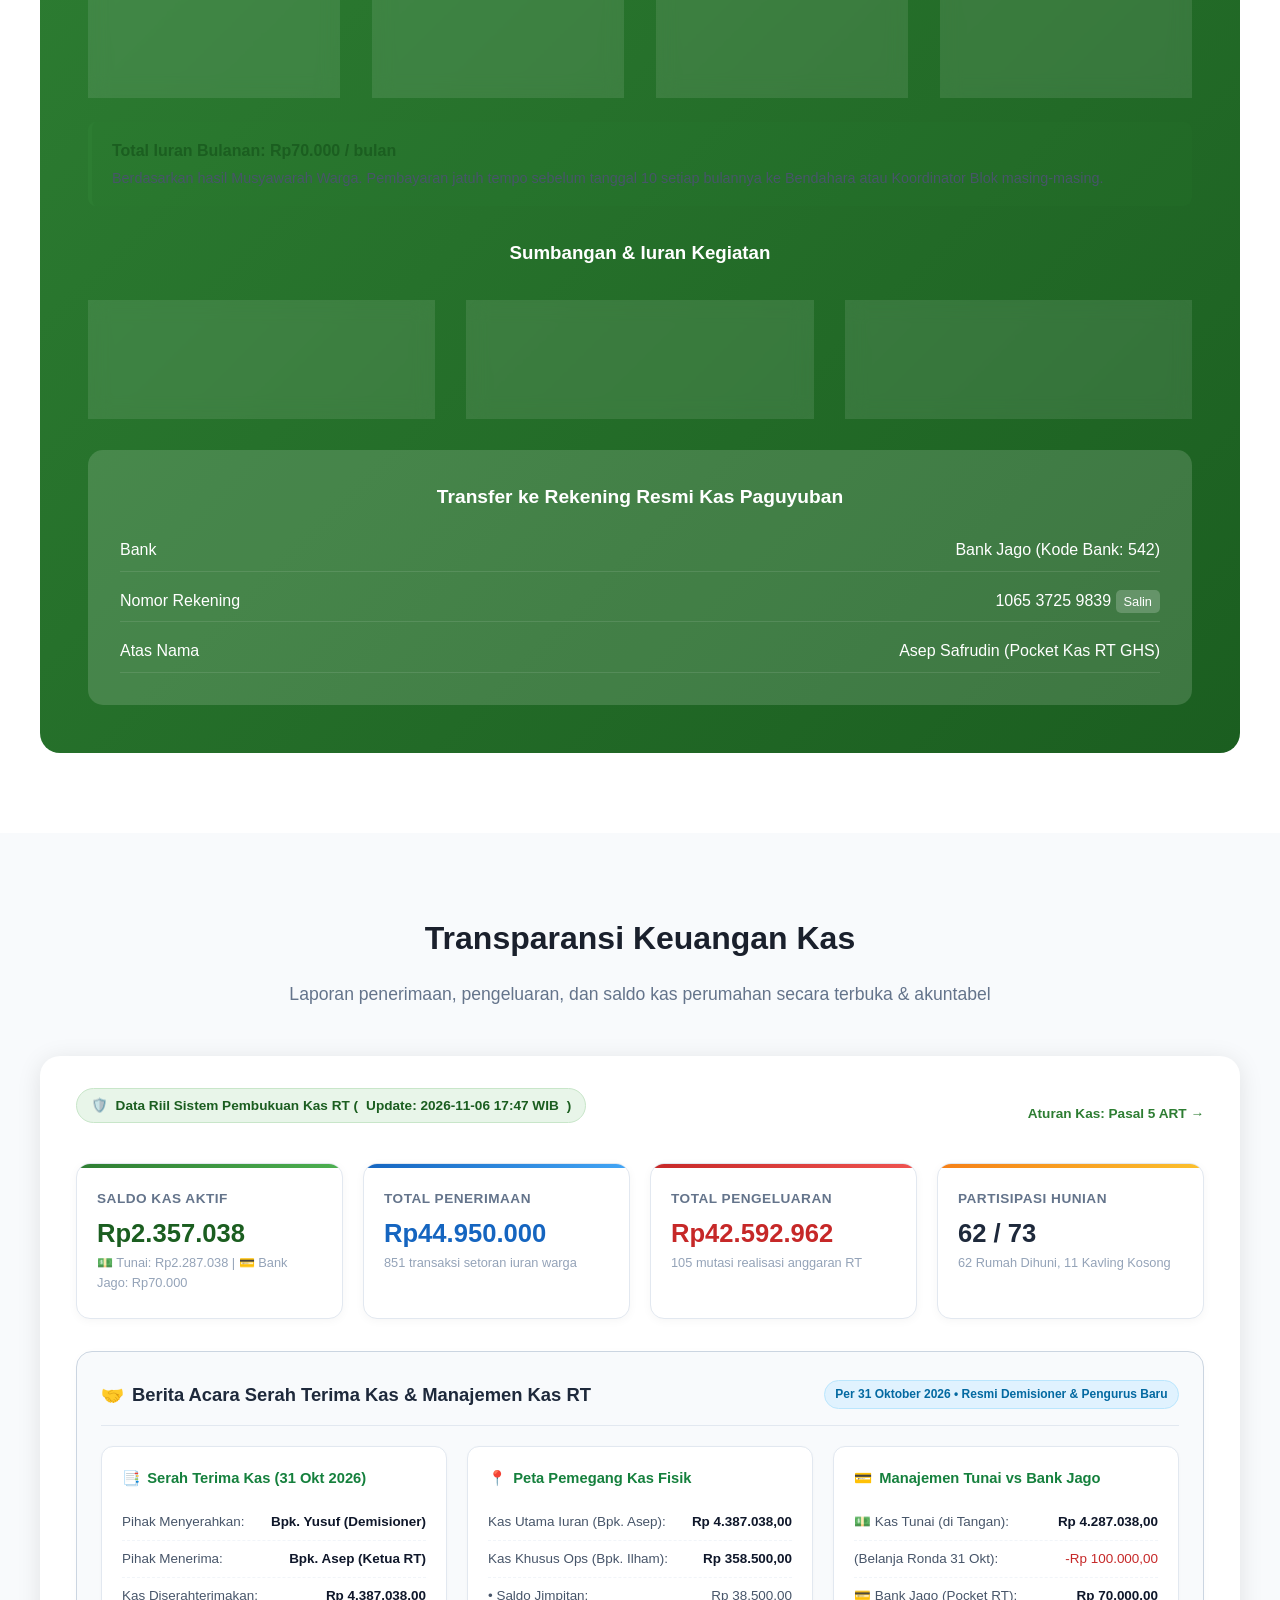
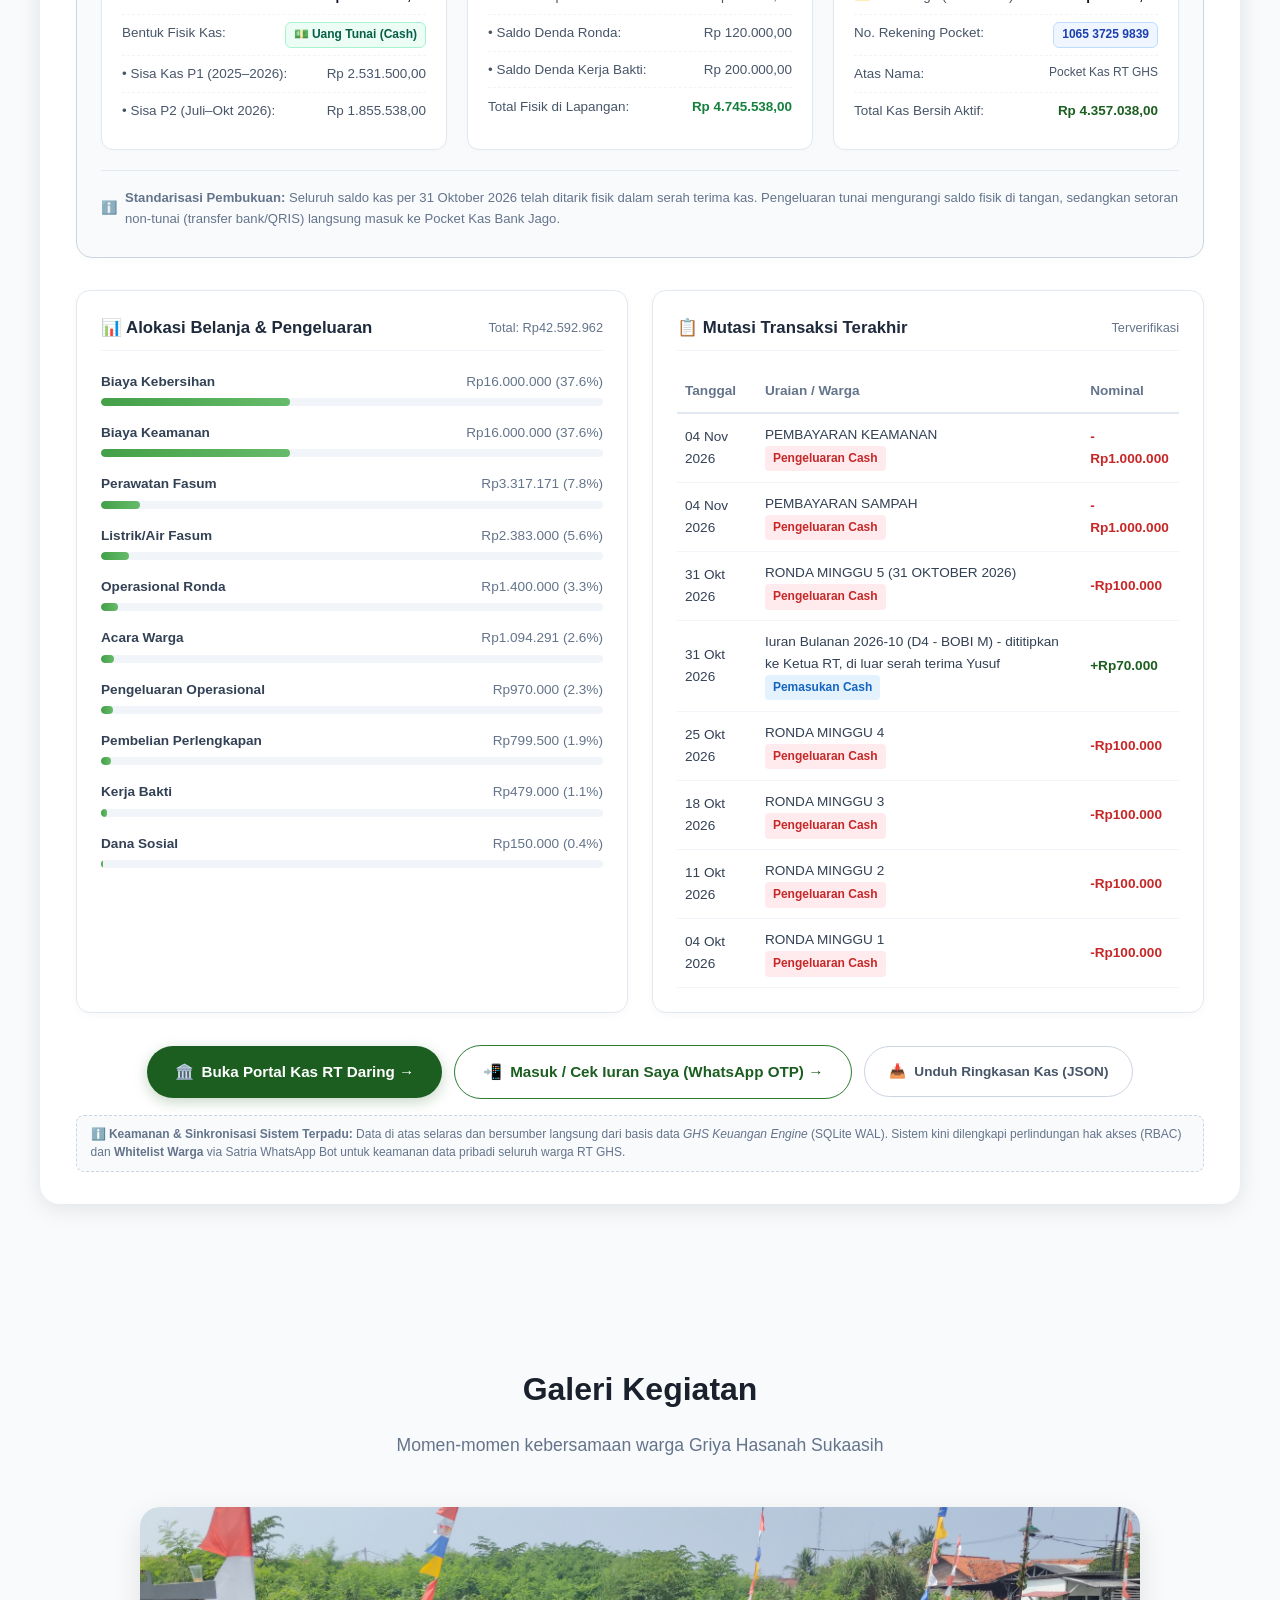
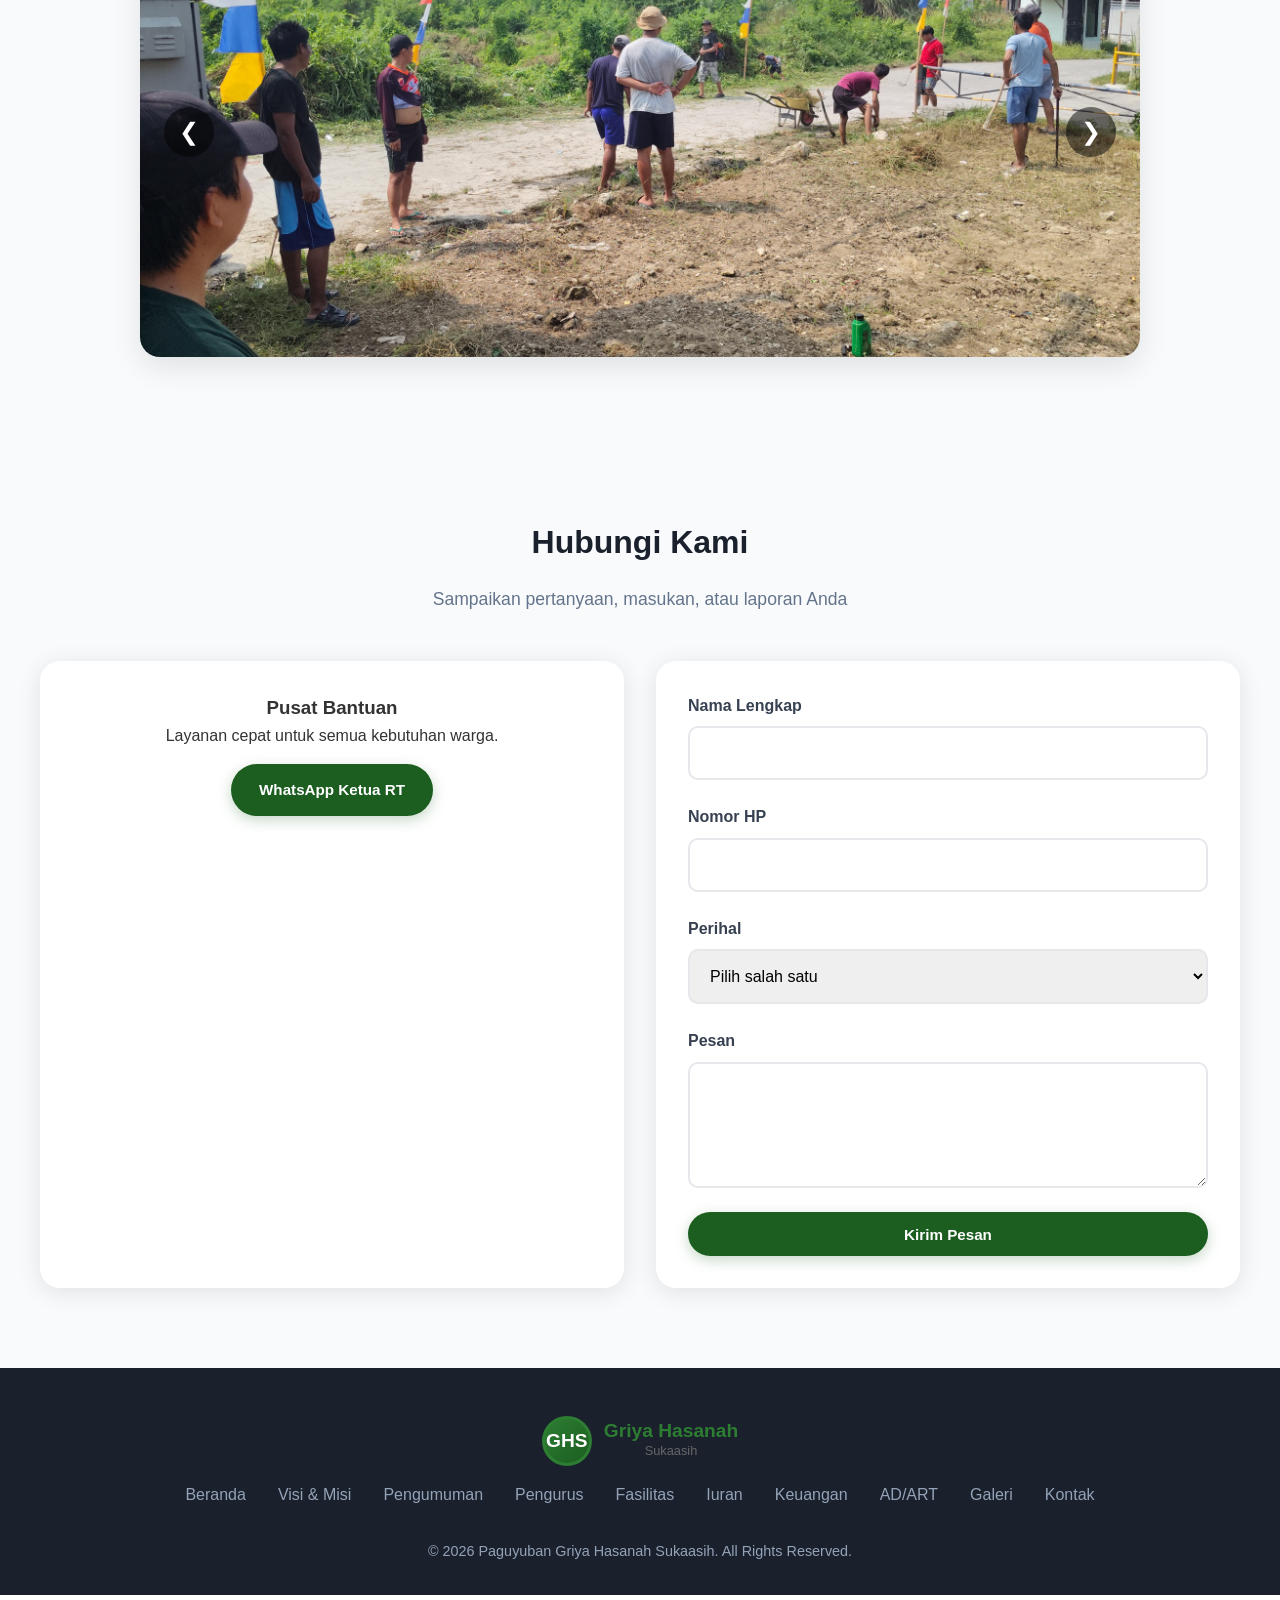
==== commit 362f0a3c: "feat(domain): arahkan portal kas RT ke domain permanen ghs.supd2.net" ====
--- a/index.html
+++ b/index.html
@@ -622,10 +622,10 @@
                 </div>
 
                 <div class="finance-footer-actions" style="display: flex; flex-wrap: wrap; gap: 0.75rem; align-items: center; margin-top: 1.5rem;">
-                    <a href="https://tutorials-completing-irrigation-alexander.trycloudflare.com" target="_blank" class="btn-primary live-portal-link">
+                    <a href="https://ghs.supd2.net" target="_blank" class="btn-primary live-portal-link">
                         <span>🏛️</span> Buka Portal Kas RT Daring &rarr;
                     </a>
-                    <a href="https://tutorials-completing-irrigation-alexander.trycloudflare.com" target="_blank" class="btn-secondary live-portal-link">
+                    <a href="https://ghs.supd2.net" target="_blank" class="btn-secondary live-portal-link">
                         <span>📲</span> Masuk / Cek Iuran Saya (WhatsApp OTP) &rarr;
                     </a>
                     <a href="data/finance_summary.json" target="_blank" class="btn-data">
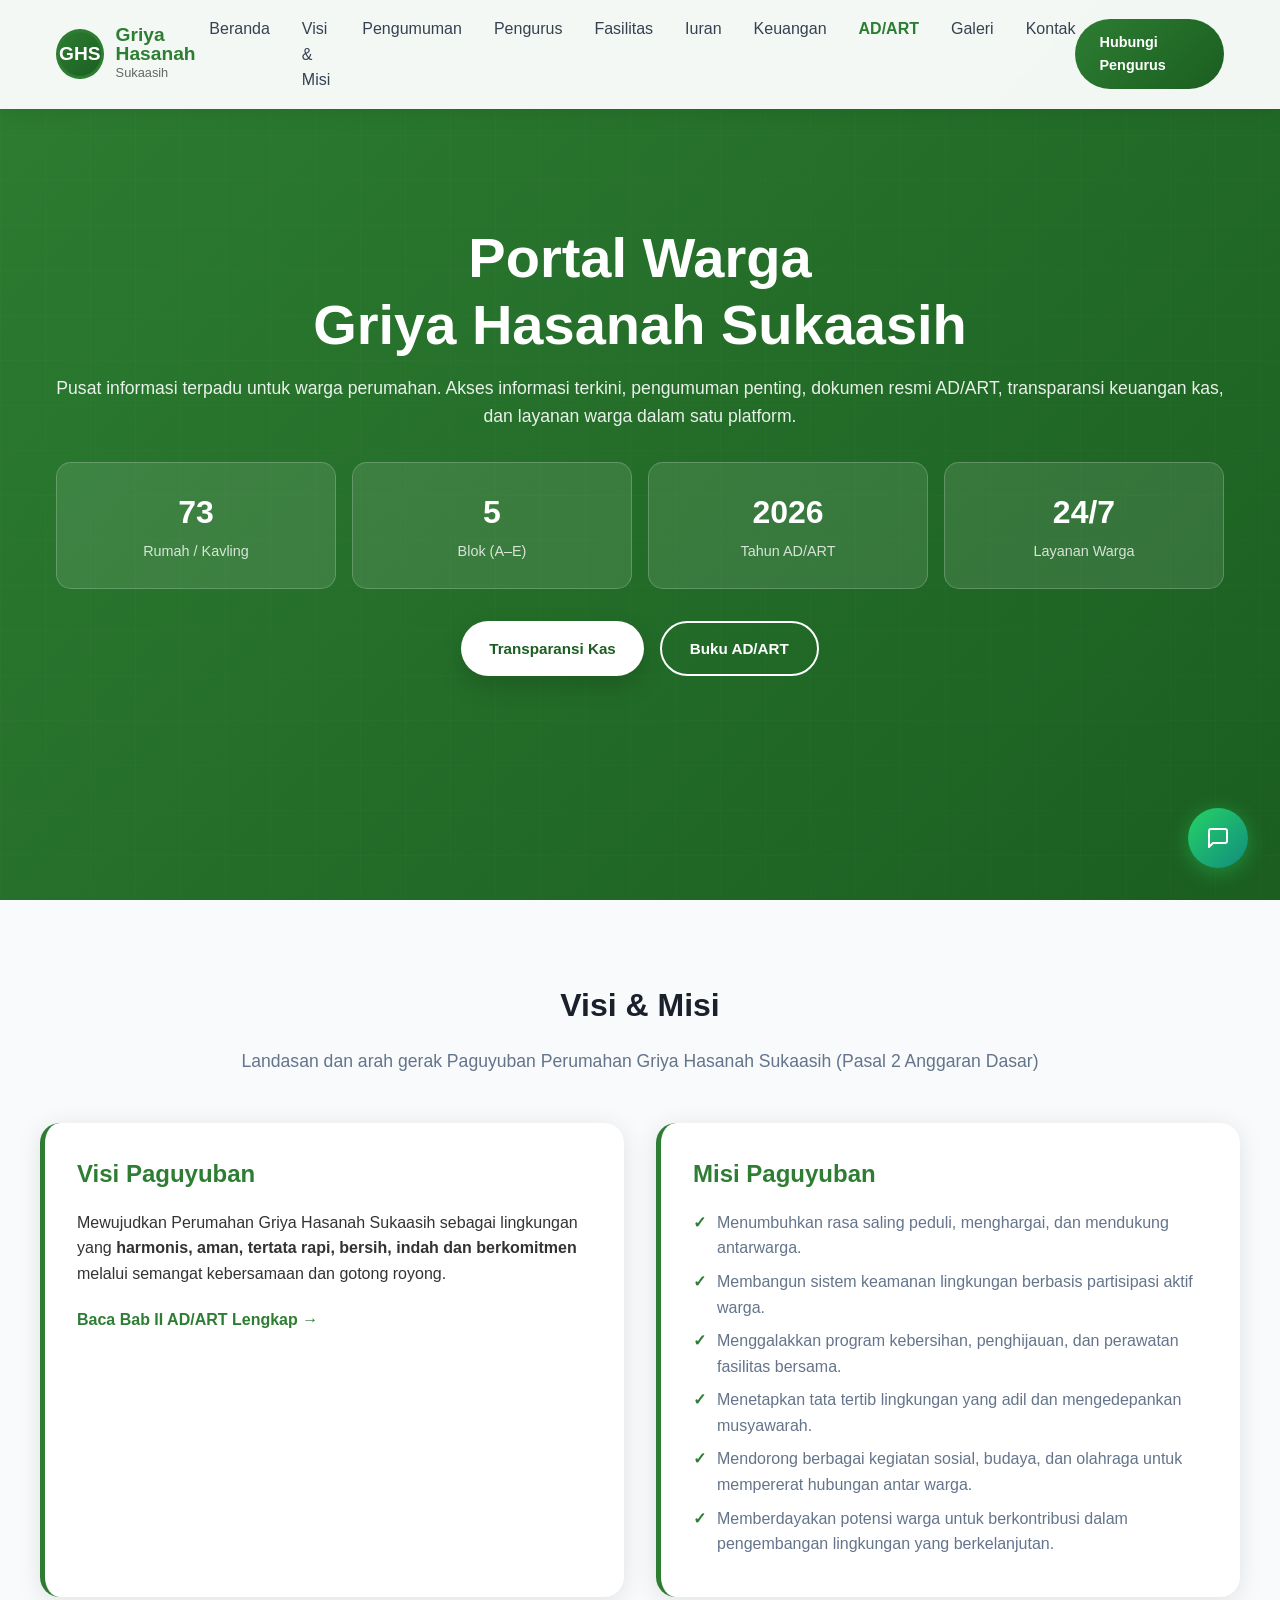
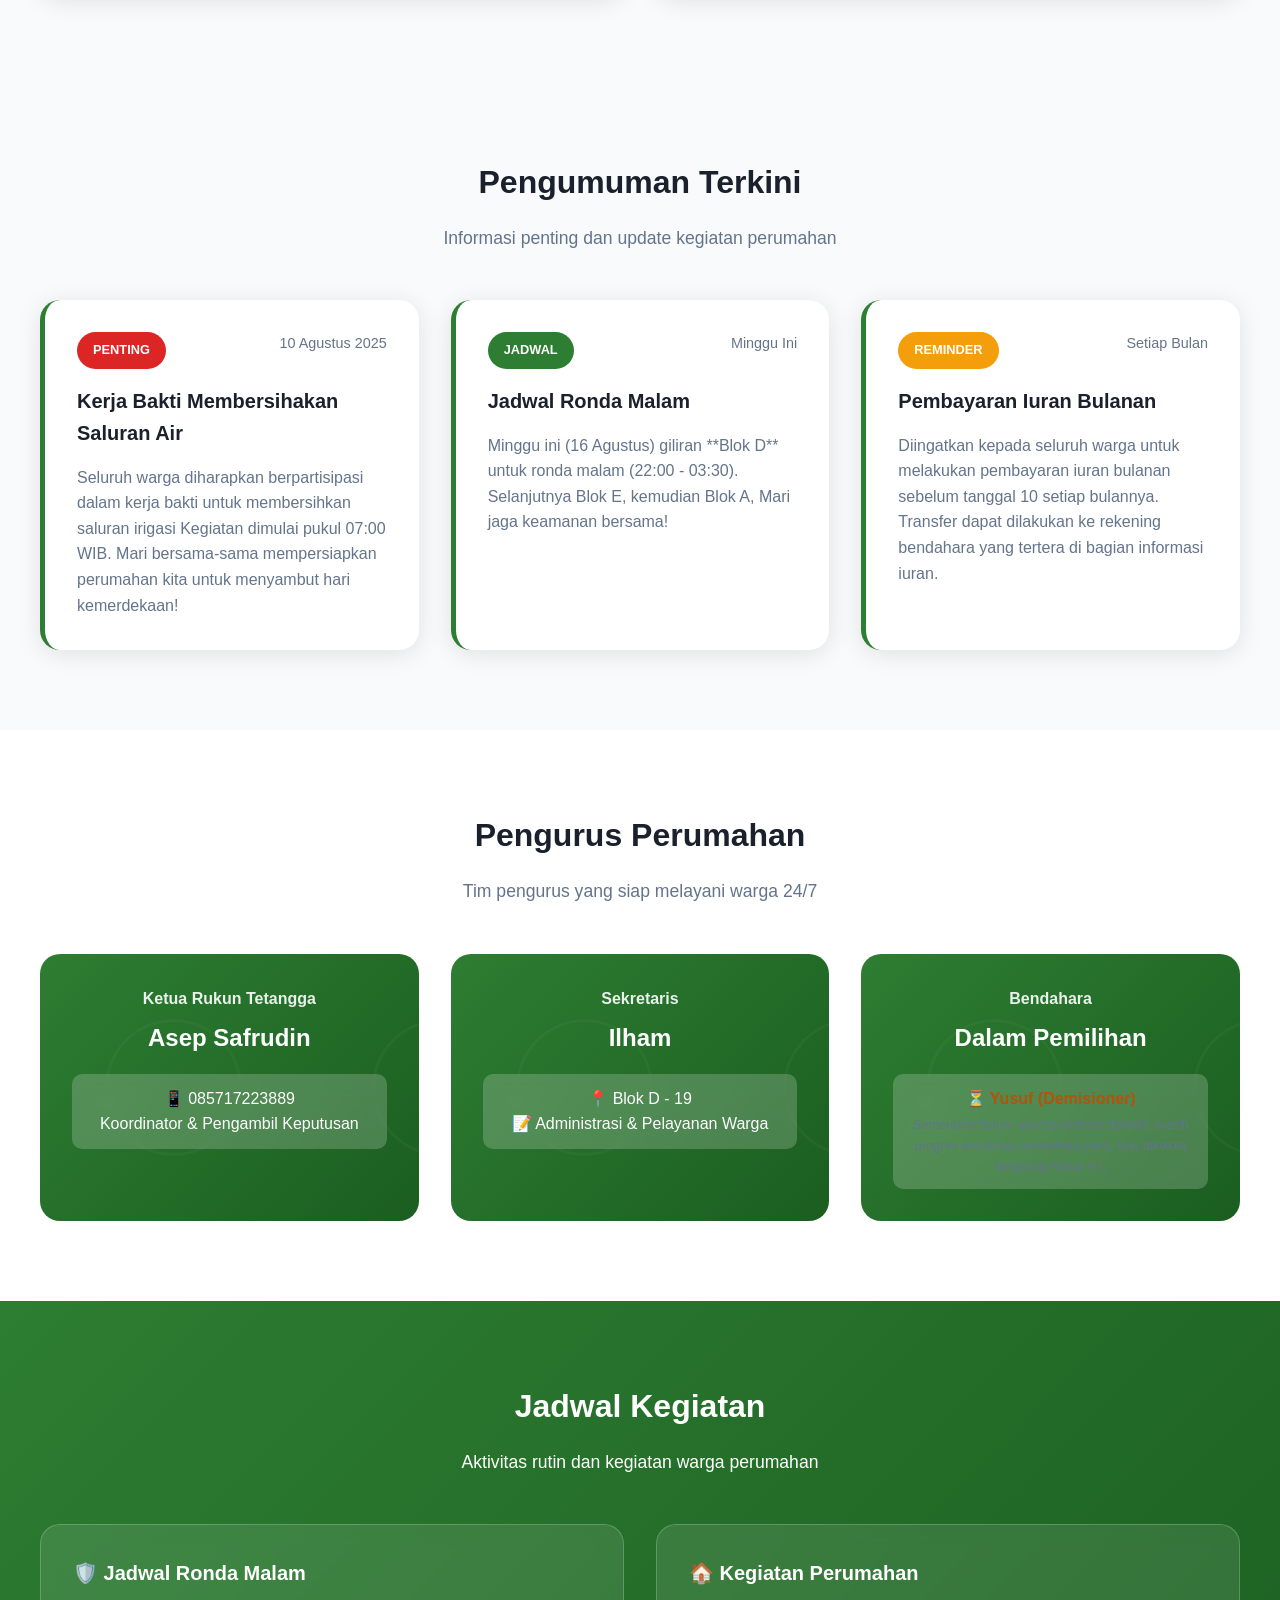
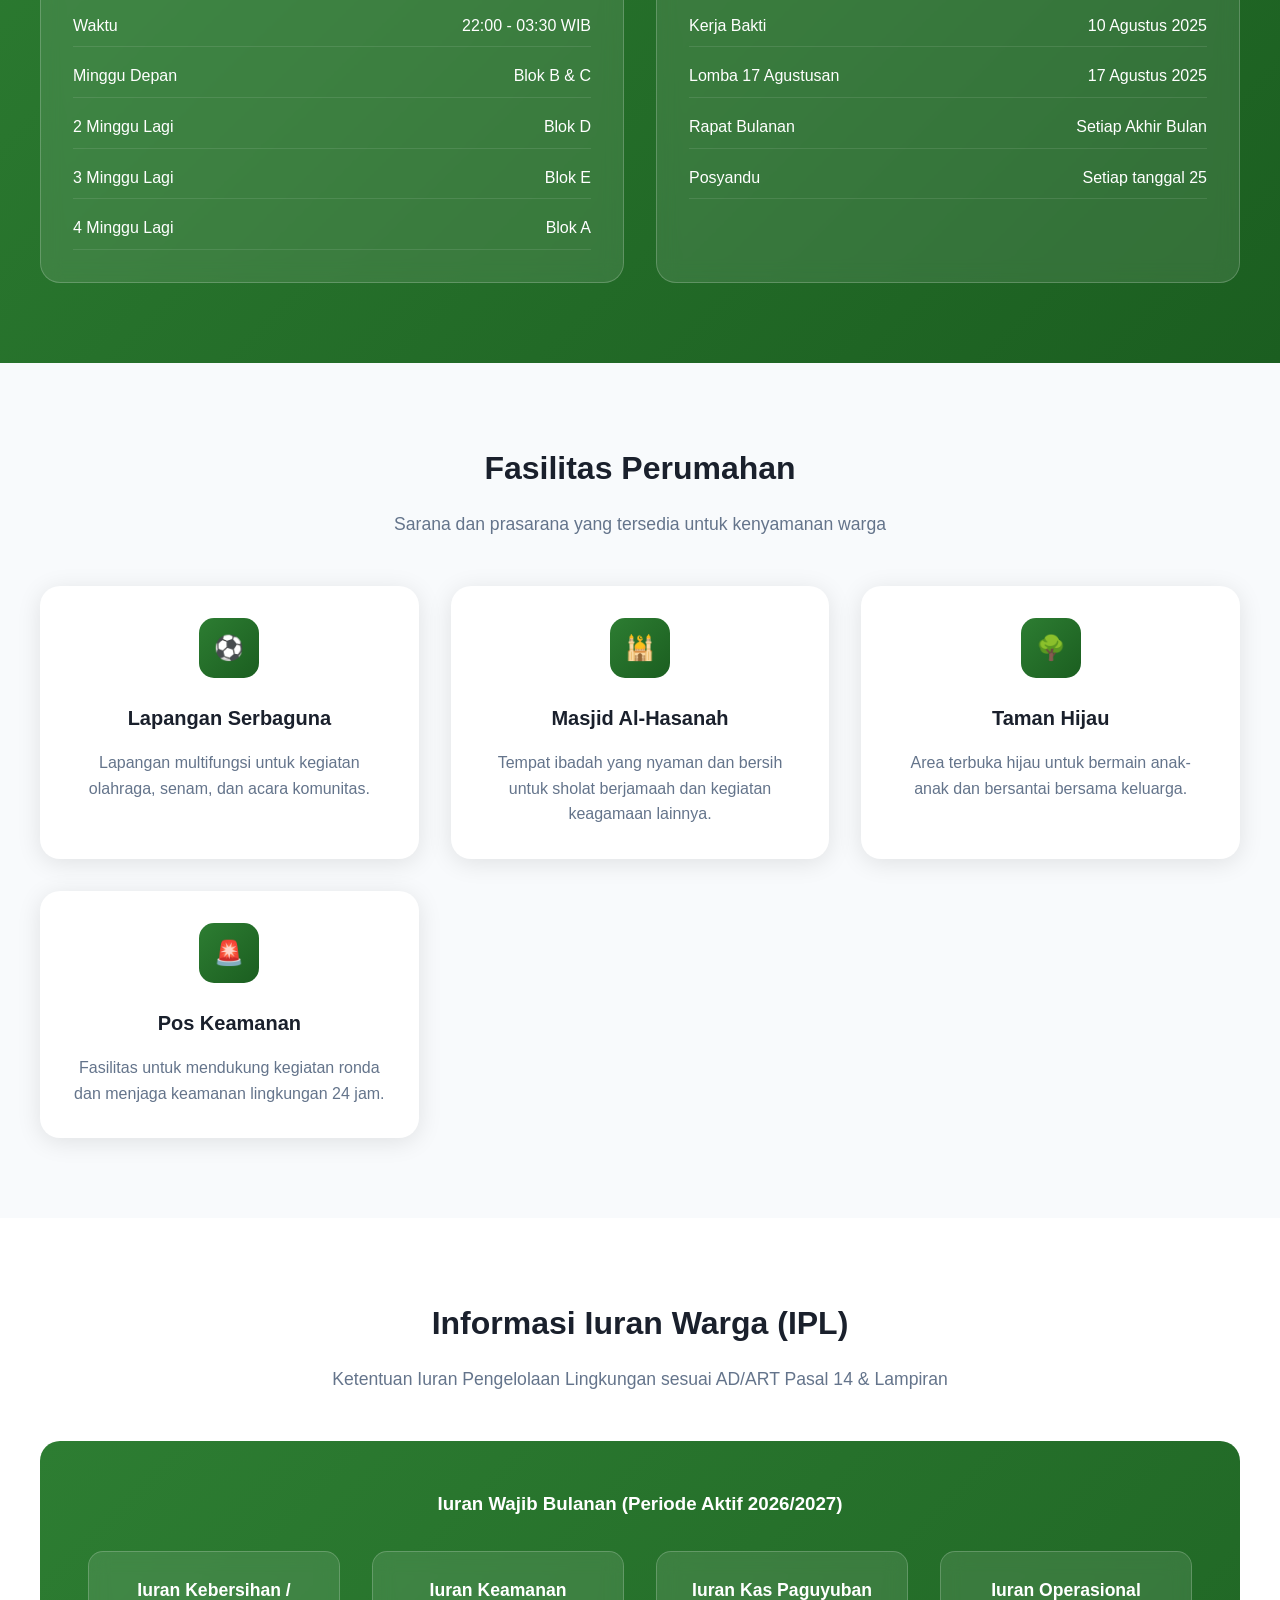
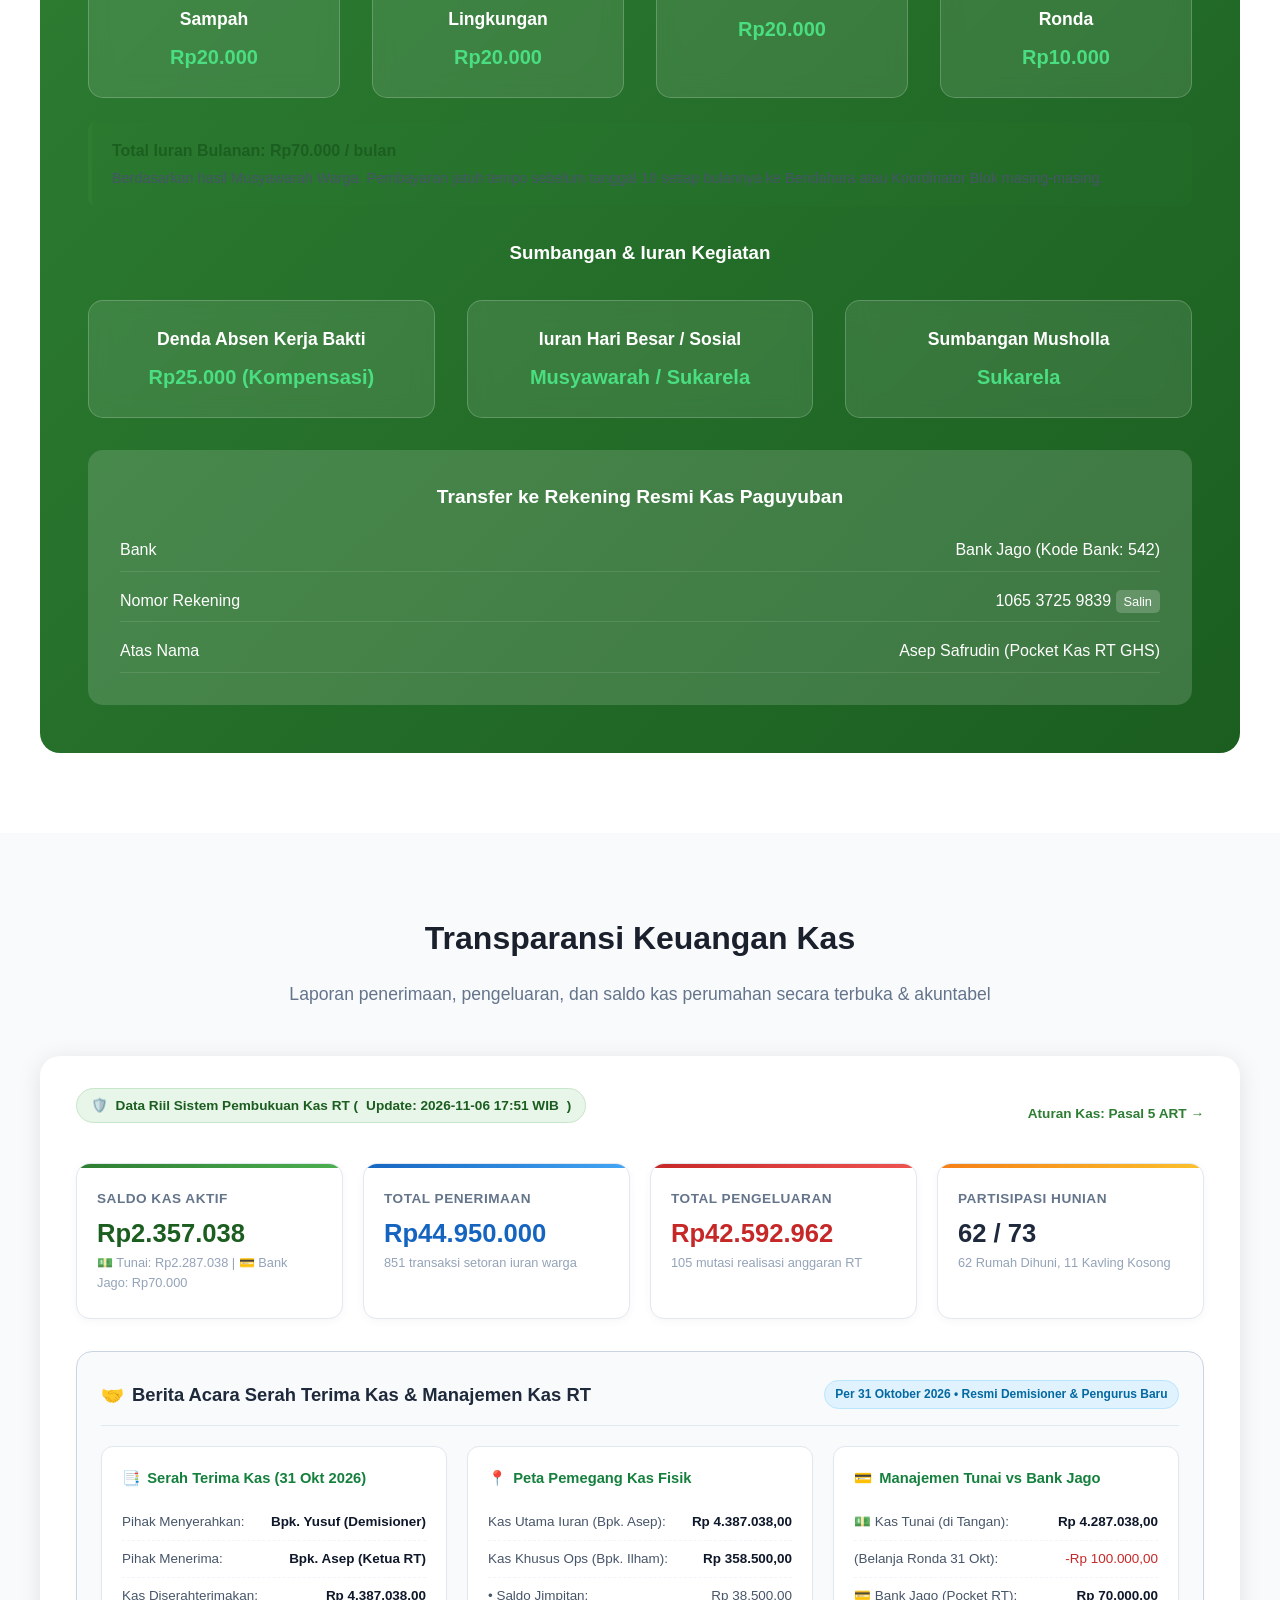
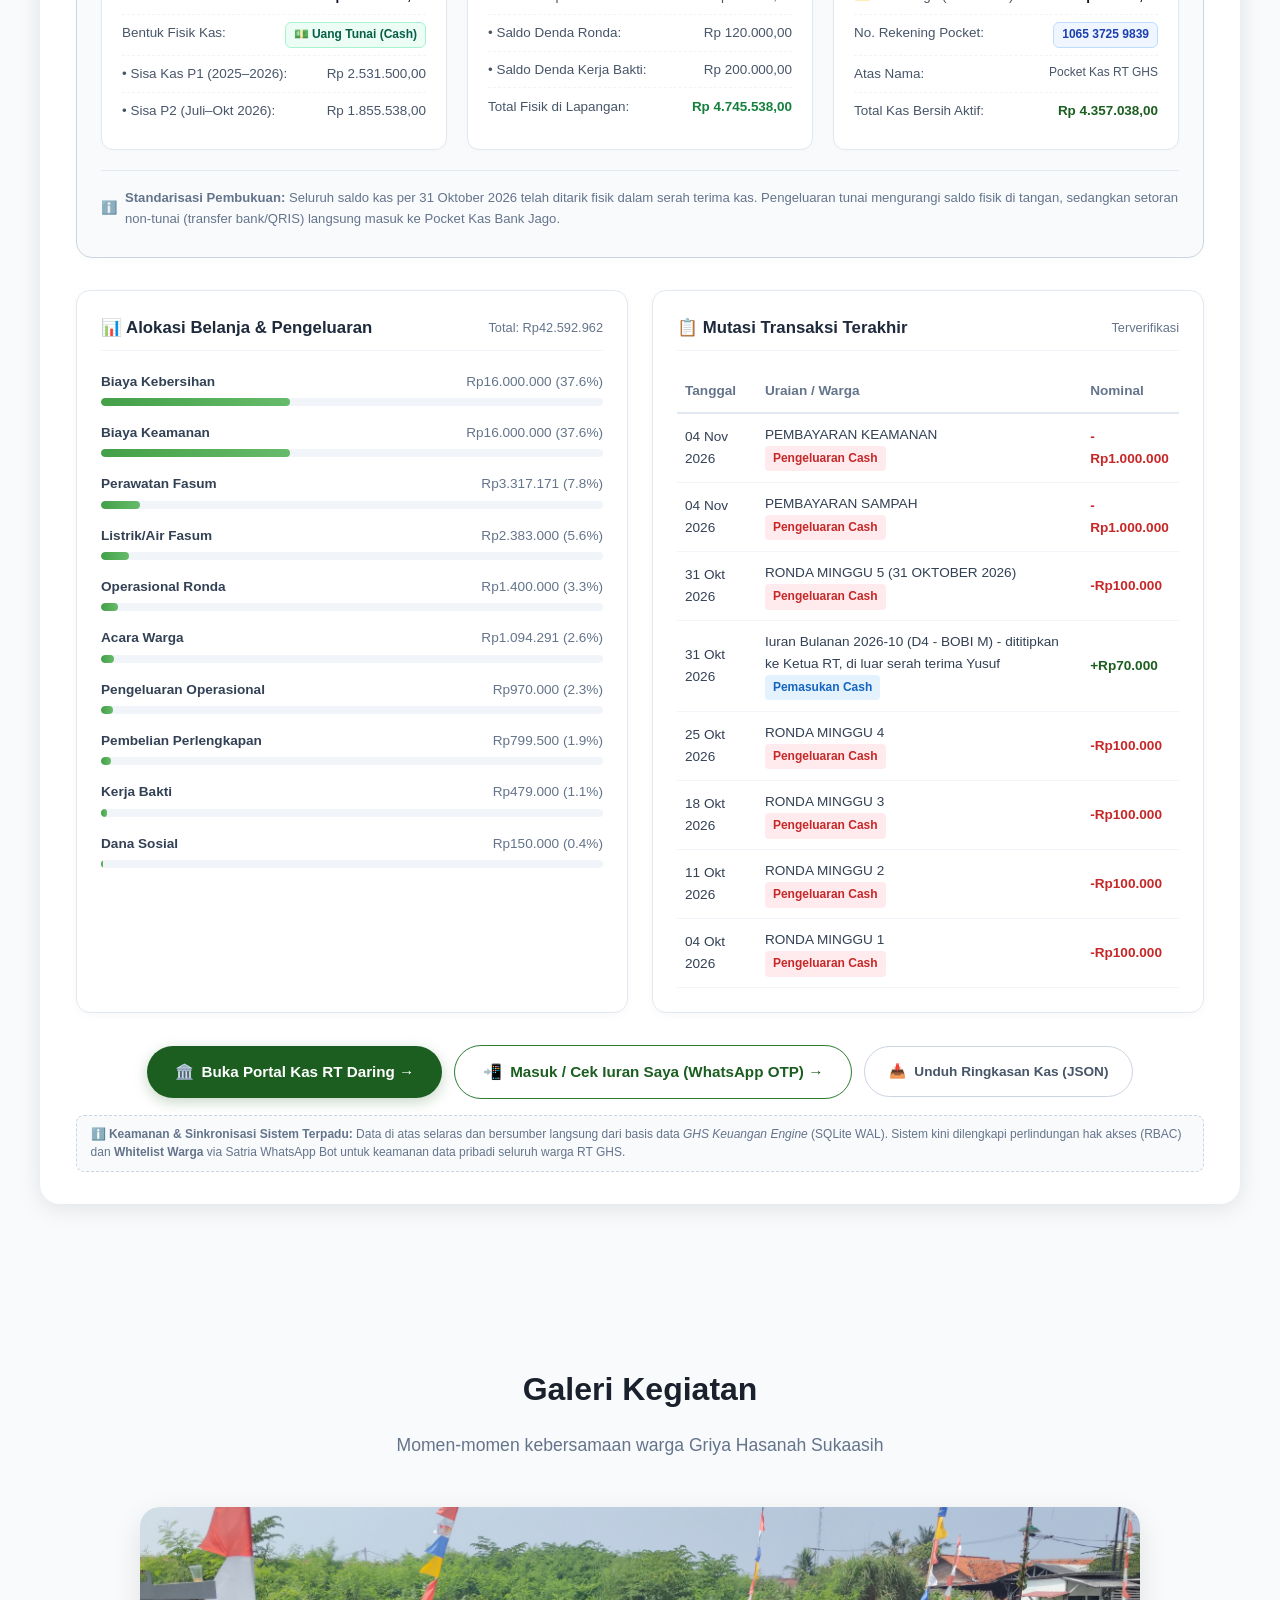
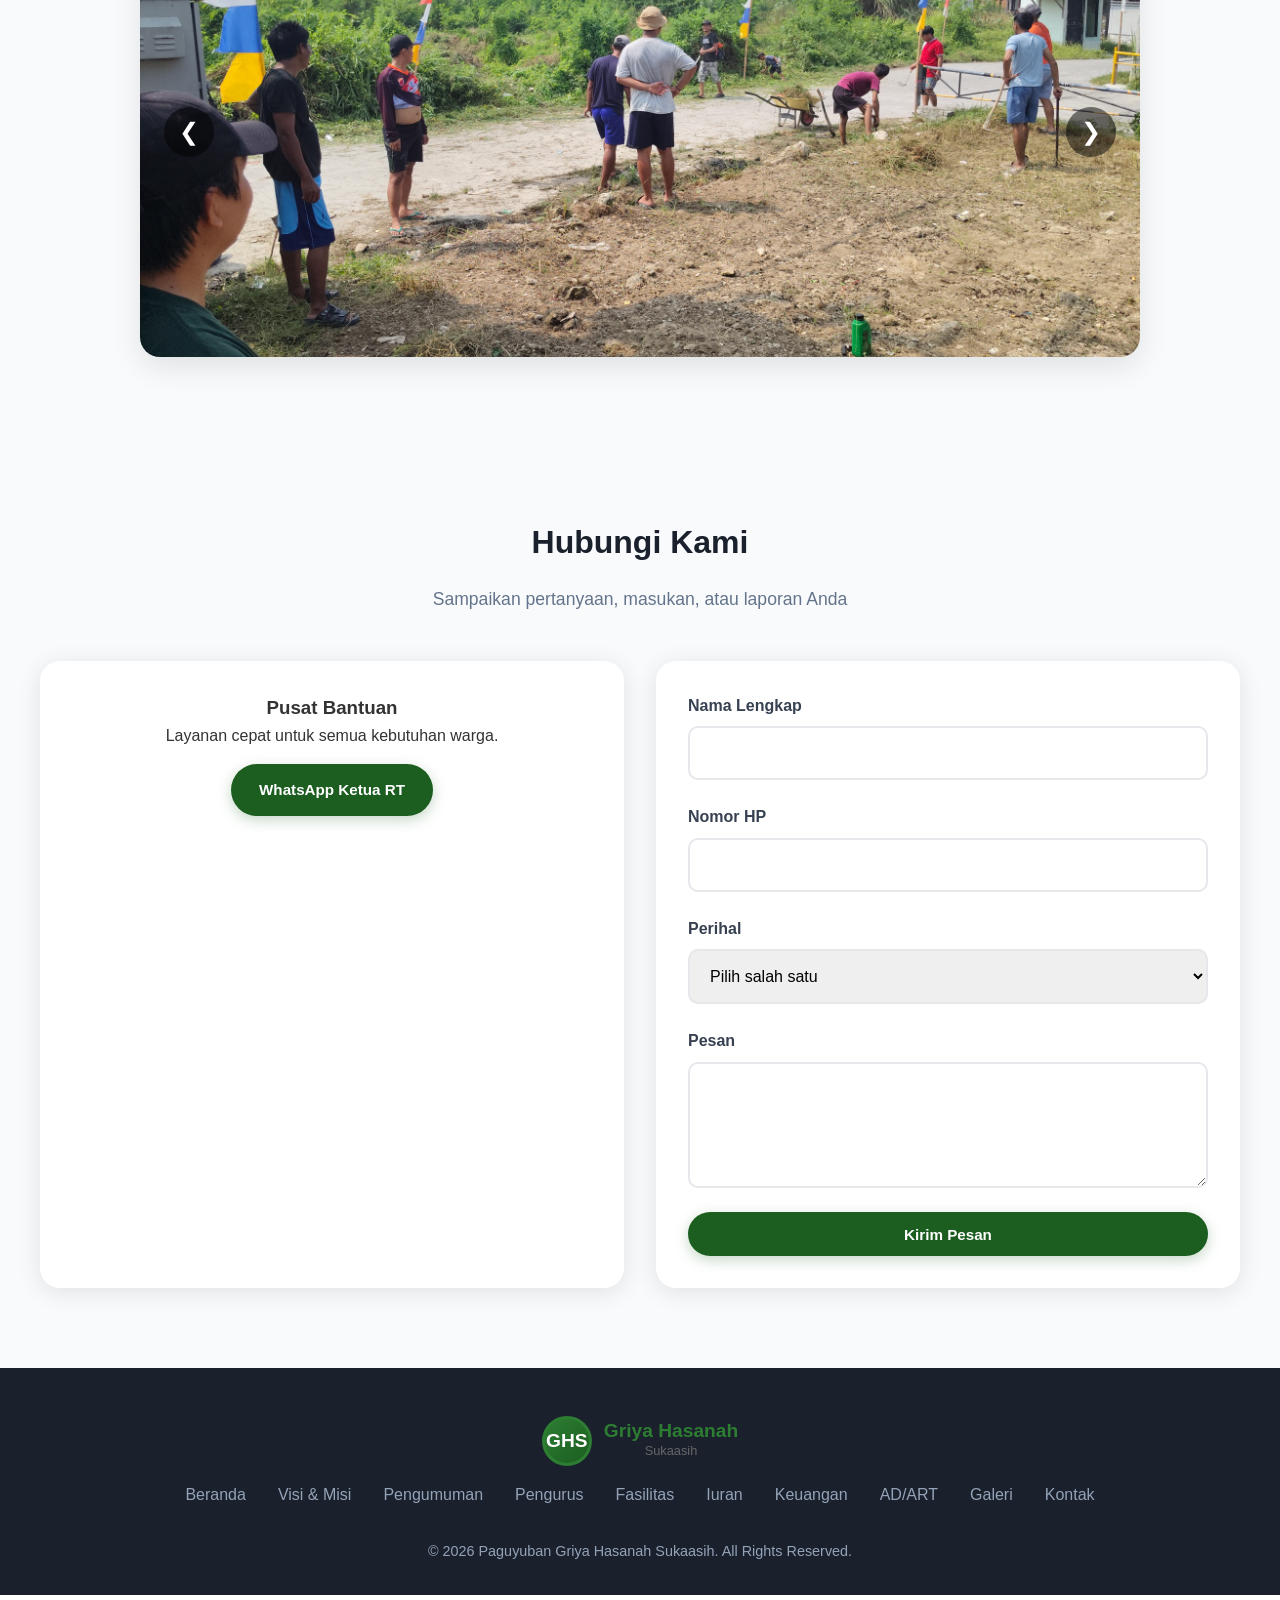
==== commit 7637ceba: "fix(cache): tambahkan cache-busting v=20261106_1752 dan auto-override trycloudflare ke ghs.supd2.net" ====
--- a/index.html
+++ b/index.html
@@ -767,8 +767,8 @@
         </div>
     </footer>
 
-    <script src="js/finance_data.js"></script>
-    <script src="js/script.js"></script>
+    <script src="js/finance_data.js?v=20261106_1752"></script>
+    <script src="js/script.js?v=20261106_1752"></script>
     <script>
         // Sinkronisasi Tema Aktif dari Konfigurasi Server (RBAC Admin Terpusat)
         (function() {
